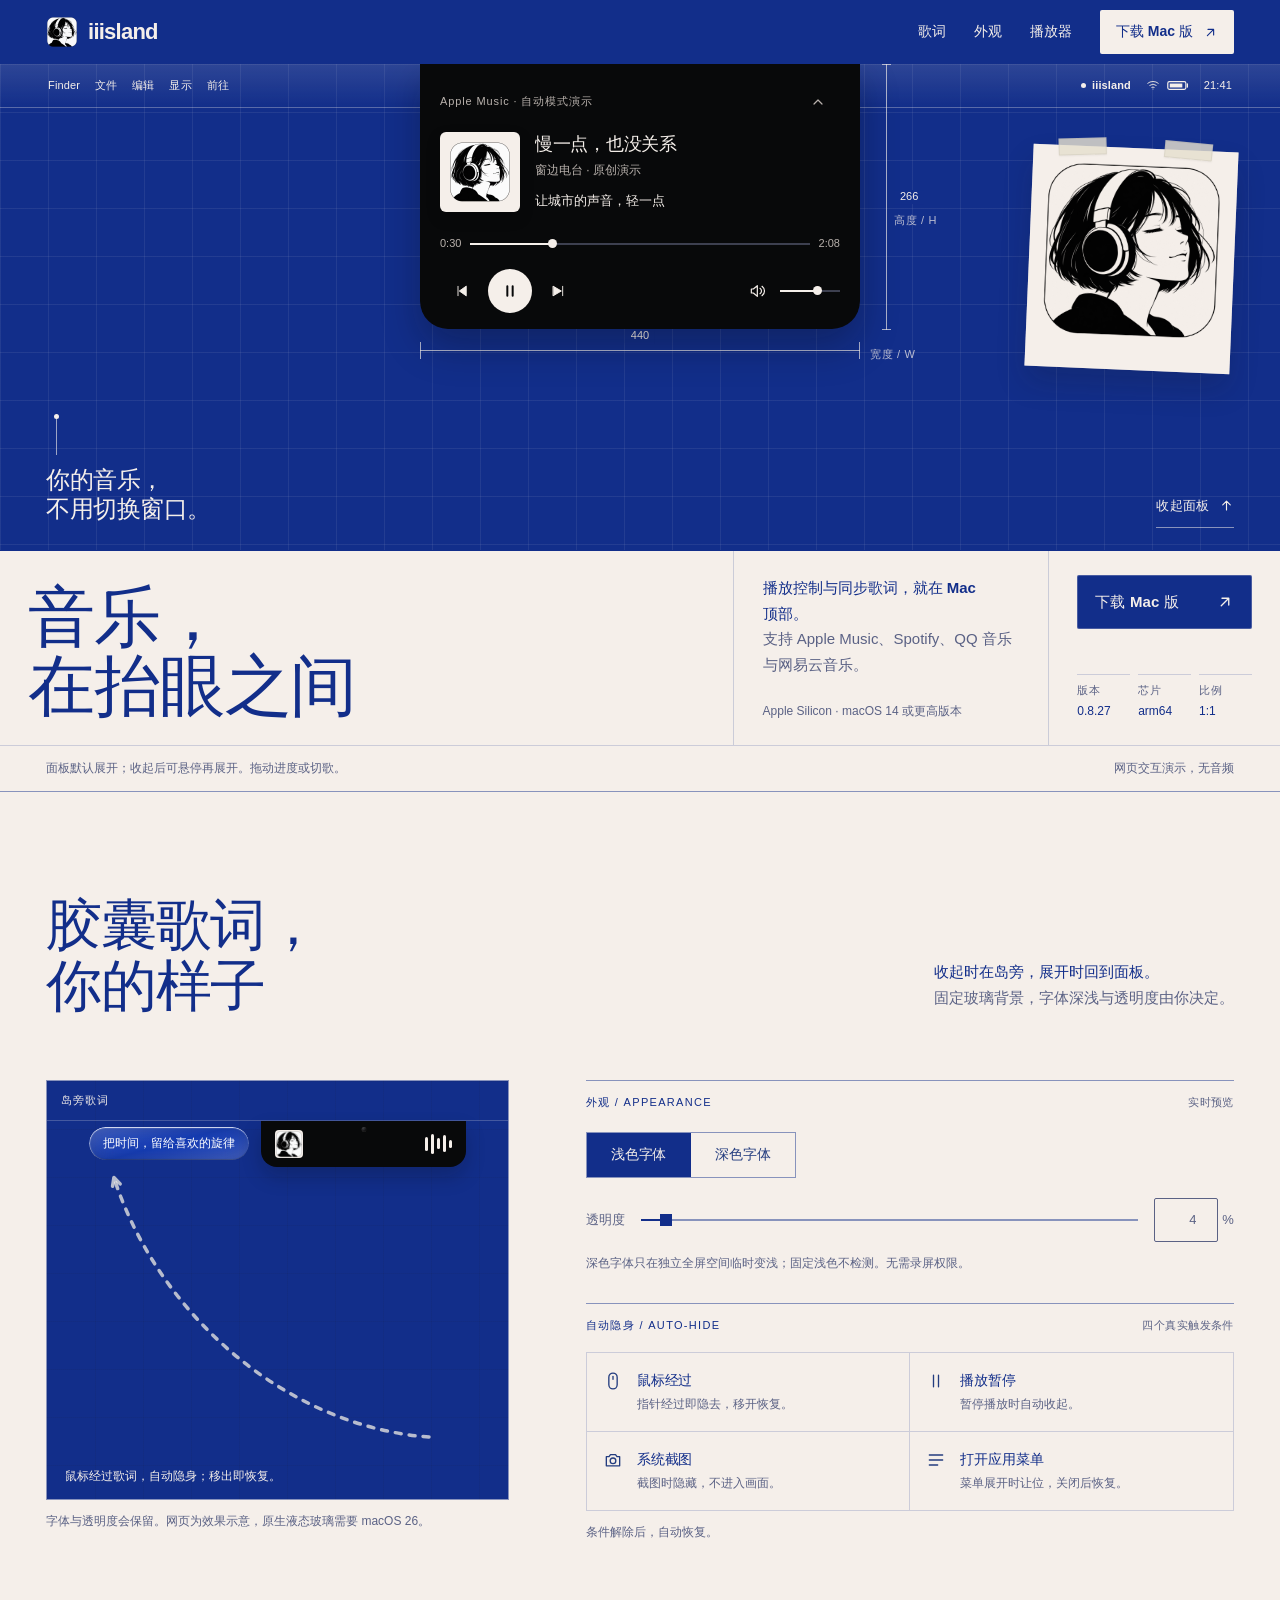
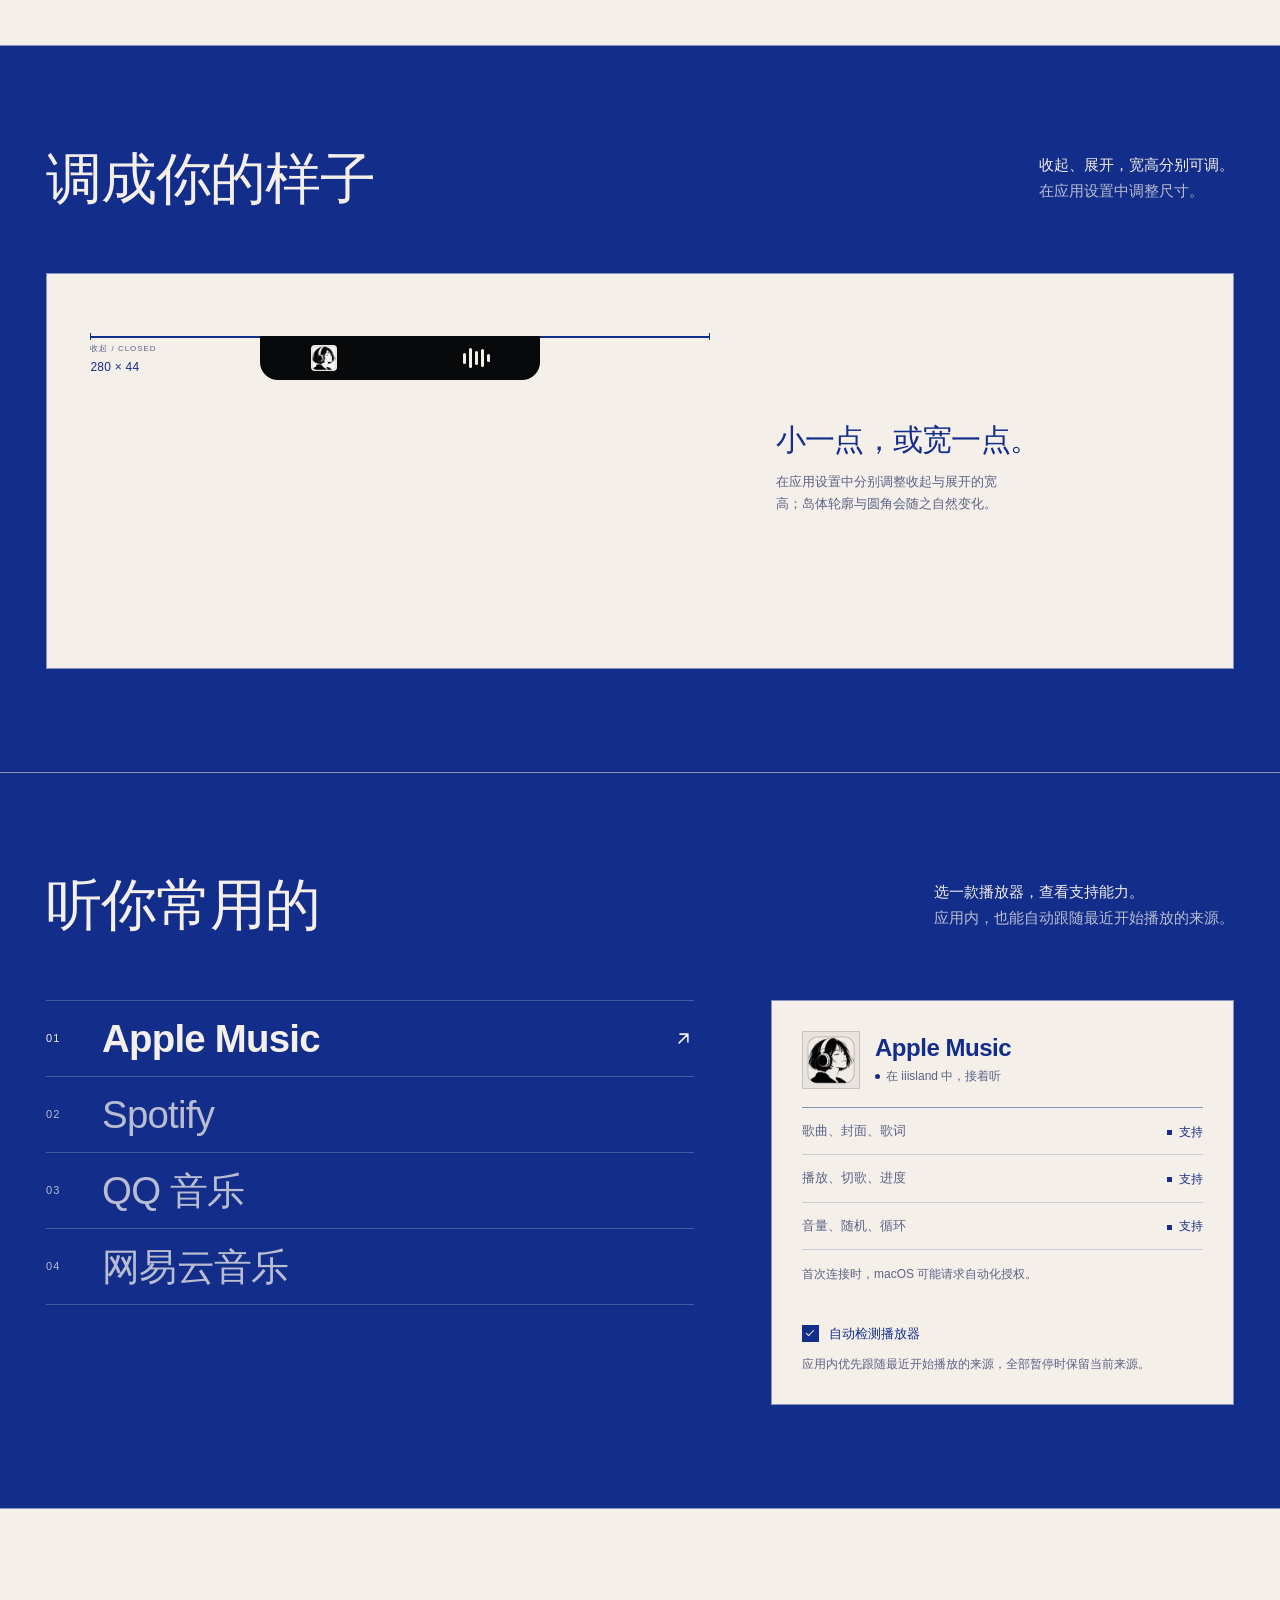
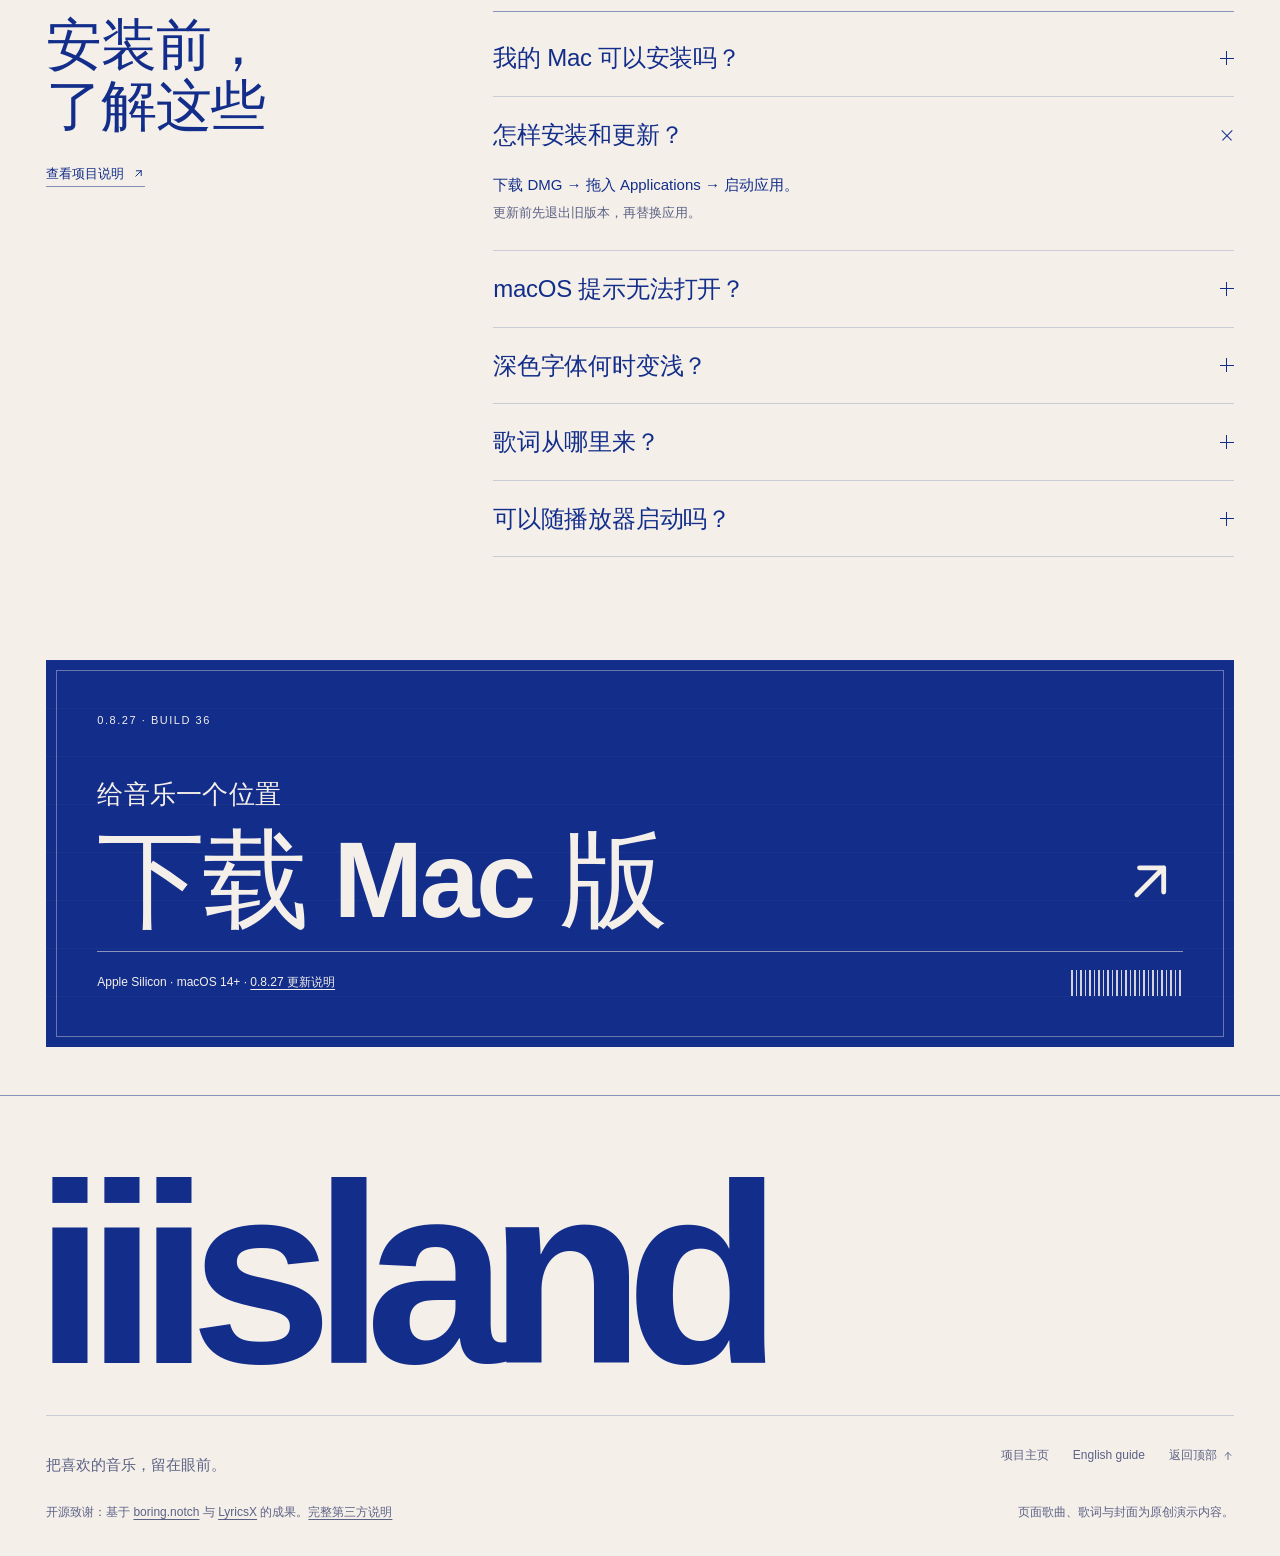
==== website/index.html @ 30004ca5 "docs: publish 0.8.27 build 36 download information" ====
<!doctype html>
<html lang="zh-CN">
<head>
  <meta charset="UTF-8">
  <meta name="viewport" content="width=device-width, initial-scale=1, viewport-fit=cover">
  <meta name="description" content="iiisland，将播放控制与同步歌词带到 Mac 屏幕顶部。支持 Apple Music、Spotify、QQ 音乐与网易云音乐。在线试用灵动岛交互，调整你的音乐空间。">
  <meta name="theme-color" content="#efede5">
  <meta name="theme-color" media="(max-width: 760px)" content="#000000">
  <title>iiisland — 音乐，在抬眼之间</title>
  <link rel="canonical" href="https://iiisland.pages.dev/">
  <link rel="icon" href="assets/app-icon.png">
  <link rel="preload" as="image" href="assets/app-icon.png">
  <link rel="stylesheet" href="style.css">
  <link rel="stylesheet" href="mobile.css" media="(max-width: 760px)">
</head>
<body>
  <svg class="symbol-library" aria-hidden="true" xmlns="http://www.w3.org/2000/svg"><defs>
    <symbol id="icon-prev" viewBox="0 0 24 24"><path d="M6 5v14M18 5 8 12l10 7Z"/></symbol>
    <symbol id="icon-next" viewBox="0 0 24 24"><path d="M19 5v14M5 5l12 7-12 7Z"/></symbol>
    <symbol id="icon-volume" viewBox="0 0 24 24"><path d="m11 4-6 5H2v6h3l6 5ZM15 8c3 2 3 6 0 8M18 5c5 4 5 10 0 14"/></symbol>
    <symbol id="icon-chevron" viewBox="0 0 24 24"><path d="m6 15 6-6 6 6"/></symbol>
    <symbol id="icon-arrow-up-right" viewBox="0 0 24 24"><path d="M7 17 17 7M8 7h9v9"/></symbol>
    <symbol id="icon-arrow-down" viewBox="0 0 24 24"><path d="M12 5v14M6 13l6 6 6-6"/></symbol>
    <symbol id="icon-arrow-up" viewBox="0 0 24 24"><path d="M12 19V5M6 11l6-6 6 6"/></symbol>
    <symbol id="icon-wifi" viewBox="0 0 24 24"><path d="M3 9a14 14 0 0 1 18 0M6.5 12.5a9 9 0 0 1 11 0M10 16a4 4 0 0 1 4 0M12 19h.01"/></symbol>
    <symbol id="icon-battery" viewBox="0 0 28 14"><rect x="1" y="2" width="23" height="10" rx="2"/><path d="M26 5v4"/><path class="solid" d="M3.5 4.5h16v5h-16z"/></symbol>
    <symbol id="icon-check" viewBox="0 0 24 24"><path d="m5 12 4.5 4.5L19 7"/></symbol>
  </defs></svg>

  <a class="skip-link" href="#main">跳到主要内容</a>

  <header class="site-head">
    <a class="brand" href="#top" aria-label="iiisland 首页"><img src="assets/app-icon.png" width="34" height="34" alt="">iiisland</a>
    <nav aria-label="主导航">
      <a href="#experience">歌词</a>
      <a href="#customize">外观</a>
      <a href="#players">播放器</a>
      <a href="#install" class="head-download">下载 Mac 版 <svg aria-hidden="true"><use href="#icon-arrow-up-right"/></svg></a>
    </nav>
  </header>

  <main id="main">
    <section class="hero" id="top" aria-labelledby="hero-title">
      <div class="hero-title">
        <div class="tb tb-title">
          <h1 id="hero-title">音乐，<br>在抬眼之间</h1>
        </div>
        <div class="tb tb-note">
          <p><strong>播放控制与同步歌词，就在 Mac 顶部。</strong><br><span class="tb-support">支持 Apple Music、Spotify、QQ 音乐与网易云音乐。</span></p>
          <p class="small">Apple Silicon · macOS 14 或更高版本</p>
        </div>
        <div class="tb tb-action">
          <a class="button stamp" href="https://github.com/zplzmzmpl/iiisland-pub/releases/latest">下载 Mac 版 <svg aria-hidden="true"><use href="#icon-arrow-up-right"/></svg></a>
          <dl class="tb-specs">
            <div><dt>版本</dt><dd>0.8.27</dd></div>
            <div><dt>芯片</dt><dd>arm64</dd></div>
            <div><dt>比例</dt><dd>1:1</dd></div>
          </dl>
        </div>
      </div>

      <div class="mac-stage" hidden aria-hidden="true">
        <div class="mb-lid">
          <div class="mb-display">
            <div class="mb-wall"></div>
            <div class="mb-menubar">
              <span class="mb-menus"><i></i><i></i><i></i><i></i></span>
              <span class="mb-status"><i class="mb-wifi"></i><i class="mb-batt"></i><i class="mb-clock"></i></span>
            </div>
            <div class="mb-island">
              <span class="mb-cam"></span>
              <div class="mb-closed">
                <span class="mb-art"><i class="mb-art-b"></i></span>
                <span class="mb-eq"><i></i><i></i><i></i><i></i></span>
              </div>
              <div class="mb-open">
                <div class="mb-oline">
                  <span class="mb-art"><i class="mb-art-b"></i></span>
                  <span class="mb-otext"><i class="mb-t1"></i><i class="mb-t2"></i></span>
                </div>
                <div class="mb-octrl">
                  <i class="mb-c"></i><i class="mb-c mb-play"></i><i class="mb-c"></i>
                  <span class="mb-oseek"><i class="mb-ofill"></i></span>
                </div>
              </div>
            </div>
            <div class="mb-capsule"><i></i></div>
            <div class="mb-dock"><i></i><i></i><i></i><i></i><i></i><i></i><i></i></div>
          </div>
        </div>
        <div class="mb-base"></div>
      </div>
      <p class="mac-caption" hidden>演示动画，非真实录屏 · 曲目与歌词为原创演示内容</p>

      <div class="elevation" id="demo" data-ui data-preview="hero" role="group" aria-label="可交互的 Mac 顶部音乐面板">
        <div class="screen">
          <div class="island-rail">
            <div class="capsule" data-bind="capsule">把时间，留给喜欢的旋律</div>
            <div class="music-island is-open" data-demo="hero" role="group" aria-label="音乐播放演示">
              <button class="closed-trigger" data-action="open" aria-label="展开播放面板" aria-expanded="true" aria-controls="island-panel"><span class="cover mini-cover" data-cover="window" aria-hidden="true"><img src="assets/app-icon.png" alt="" width="1024" height="1024"></span><span class="closed-title" data-bind="title">慢一点，也没关系</span><span class="equalizer" aria-hidden="true"><i></i><i></i><i></i><i></i><i></i></span></button>
              <div class="island-content" id="island-panel">
                <div class="island-header"><span data-bind="source">Apple Music · 演示</span><button class="icon-button collapse-button" data-action="close" title="收起播放面板" aria-label="收起播放面板"><svg><use href="#icon-chevron"/></svg></button></div>
                <div class="now-playing">
                  <div class="cover full-cover" data-cover="window" aria-hidden="true"><img src="assets/app-icon.png" alt="" width="1024" height="1024"></div>
                  <div class="track-info"><p class="track-title" data-bind="title">慢一点，也没关系</p><p class="track-artist">窗边电台 · 原创演示</p><p class="island-lyric" data-bind="lyric">把时间，留给喜欢的旋律</p></div>
                </div>
                <div class="seek-row"><span data-bind="elapsed">0:28</span><label class="seek-label"><span class="sr-only">播放进度</span><input type="range" class="seek" data-action="seek" min="0" max="128" value="28" aria-label="播放进度"></label><span data-bind="duration">2:08</span></div>
                <div class="transport">
                  <div class="play-buttons"><button class="icon-button" data-action="previous" title="上一首演示曲目" aria-label="上一首演示曲目"><svg><use href="#icon-prev"/></svg></button><button class="icon-button play-button" data-action="play" title="暂停演示" aria-label="暂停演示" aria-pressed="true"><svg viewBox="0 0 24 24"><path class="play-shape" d="M8 5v14M16 5v14"/></svg></button><button class="icon-button" data-action="next" title="下一首演示曲目" aria-label="下一首演示曲目"><svg><use href="#icon-next"/></svg></button></div>
                  <div class="volume-control"><button class="icon-button" data-action="mute" title="静音演示" aria-label="静音演示" aria-pressed="false"><svg><use href="#icon-volume"/></svg></button><input type="range" class="volume" data-action="volume" min="0" max="100" value="65" aria-label="演示音量"></div>
                </div>
              </div>
            </div>
            <span class="rail-spacer" aria-hidden="true"></span>
          </div>
          <div class="menu-bar" aria-hidden="true">
            <div class="menu-left"><span>Finder</span><span>文件</span><span>编辑</span><span>显示</span><span>前往</span></div>
            <div class="menu-right"><span class="menu-app"><i></i>iiisland</span><span class="menu-status"><svg><use href="#icon-wifi"/></svg><svg class="battery"><use href="#icon-battery"/></svg></span><span>21:41</span></div>
          </div>
          <div class="dim dim-w" aria-hidden="true"><span class="dim-line"></span><span class="dim-value"><span class="v-closed">280</span><span class="v-open">440</span></span><span class="dim-note">宽度 / W</span></div>
          <div class="dim dim-h" aria-hidden="true"><span class="dim-line"></span><span class="dim-value"><span class="v-closed">44</span><span class="v-open">266</span></span><span class="dim-note">高度 / H</span></div>
          <figure class="ref-plate">
            <img src="assets/app-icon.png" width="1024" height="1024" alt="iiisland 应用图标：闭眼听歌、戴耳机的黑白墨线插画">
          </figure>
          <div class="desktop-note"><p>你的音乐，<br>不用切换窗口。</p><span class="leader" aria-hidden="true"></span></div>
          <div class="stage-bottom"><button class="text-button" id="expand" data-action="toggle" aria-expanded="true" aria-controls="island-panel"><span class="label">收起面板</span><svg class="arrow" aria-hidden="true"><use href="#icon-arrow-down"/></svg></button></div>
        </div>
      </div>

      <div class="hero-foot">
        <p class="demo-caption"><span><span class="hover-hint">面板默认展开；收起后可悬停再展开。拖动进度或切歌。</span><span class="touch-hint">轻触岛体展开；右上角收起。可拖动进度或切歌。</span></span><span>网页交互演示，无音频</span></p>
      </div>
      <noscript><p class="no-script">启用 JavaScript 可体验播放与外观演示。下方功能说明、安装要求和下载链接可直接阅读。</p></noscript>
    </section>

    <section id="experience" class="section lyrics" aria-labelledby="lyrics-title">
      <div class="section-head">
        <h2 id="lyrics-title">胶囊歌词，<br>你的样子</h2>
        <p><strong>收起时在岛旁，展开时回到面板。</strong><br>固定玻璃背景，字体深浅与透明度由你决定。</p>
      </div>
      <div class="capsule-grid" data-ui data-cap-demo>
        <div class="capsule-plate">
          <div class="compact-scene capsule-scene" aria-hidden="true">
            <div class="scene-top"><span>岛旁歌词</span></div>
            <div class="compact-rail">
              <span class="cap-hit">
                <span class="cap-live" data-cap-live data-font="light">把时间，留给喜欢的旋律</span>
                <span class="cap-guide-trail" aria-hidden="true"><svg viewBox="0 0 360 330" width="360" height="330"><defs><marker id="cap-arrow" viewBox="0 0 14 14" refX="11" refY="7" markerWidth="14" markerHeight="14" markerUnits="userSpaceOnUse" orient="auto"><path class="cap-guide-head" d="M3 3 L11 7 L3 11"/></marker></defs><path class="cap-guide-line" d="M340 310C200 300 70 190 24.9 50.5" marker-end="url(#cap-arrow)"/></svg></span>
              </span>
              <span class="compact-island">
                <span class="compact-cam" aria-hidden="true"></span>
                <span class="cover mini-cover" data-cover="window"><img src="assets/app-icon.png" alt="" width="1024" height="1024"></span>
                <span class="equalizer" aria-hidden="true"><i></i><i></i><i></i><i></i><i></i></span>
              </span>
            </div>
            <p class="compact-message">鼠标经过歌词，自动隐身；移出即恢复。</p>
          </div>
          <p class="capsule-caption">字体与透明度会保留。网页为效果示意，原生液态玻璃需要 macOS 26。</p>
        </div>
        <div class="capsule-panel">
          <div class="cap-controls">
            <div class="cap-control-head"><span>外观 / APPEARANCE</span><span>实时预览</span></div>
            <div class="cap-seg" role="group" aria-label="胶囊字体颜色">
              <button type="button" class="cap-seg-btn is-on" data-cap-font="light" aria-pressed="true">浅色字体</button>
              <button type="button" class="cap-seg-btn" data-cap-font="dark" aria-pressed="false">深色字体</button>
            </div>
            <div class="cap-slider">
              <label for="cap-alpha">透明度</label>
              <input id="cap-alpha" class="cap-alpha" data-cap-transparency type="range" min="0" max="100" step="0.1" value="4" aria-label="胶囊背景透明度，0% 保留完整玻璃，100% 隐去背景">
              <span class="cap-value"><input data-cap-input type="number" min="0" max="100" step="0.1" value="4" inputmode="decimal" aria-label="输入胶囊透明度，百分比"><span>%</span></span>
            </div>
            <p class="cap-note" data-cap-note>深色字体只在独立全屏空间临时变浅；固定浅色不检测。无需录屏权限。</p>
          </div>
          <div class="cap-hide">
            <div class="cap-hide-head"><span>自动隐身 / AUTO-HIDE</span><span>四个真实触发条件</span></div>
            <ul class="cap-hide-list">
              <li><svg viewBox="0 0 24 24" aria-hidden="true"><rect x="7" y="2.5" width="10" height="19" rx="5"/><path d="M12 6.5V10"/></svg><span class="cap-hide-copy"><strong>鼠标经过</strong><span>指针经过即隐去，移开恢复。</span></span></li>
              <li><svg viewBox="0 0 24 24" aria-hidden="true"><path d="M9 5v14M15 5v14"/></svg><span class="cap-hide-copy"><strong>播放暂停</strong><span>暂停播放时自动收起。</span></span></li>
              <li><svg viewBox="0 0 24 24" aria-hidden="true"><path d="M4 8h3.2L9 5.5h6L16.8 8H20v11H4z"/><circle cx="12" cy="13" r="3.4"/></svg><span class="cap-hide-copy"><strong>系统截图</strong><span>截图时隐藏，不进入画面。</span></span></li>
              <li><svg viewBox="0 0 24 24" aria-hidden="true"><path d="M4 6h16M4 12h16M4 18h10"/></svg><span class="cap-hide-copy"><strong>打开应用菜单</strong><span>菜单展开时让位，关闭后恢复。</span></span></li>
            </ul>
            <p class="cap-hide-note">条件解除后，自动恢复。</p>
          </div>
        </div>
      </div>
    </section>

    <section class="section m-capsule-sec" hidden aria-labelledby="m-capsule-title">
      <div class="section-head">
        <h2 id="m-capsule-title">胶囊歌词，<br>你的样子</h2>
        <p>玻璃背景，浅色或深色字体由你选。</p>
      </div>
      <div class="m-cap-demo" data-cap-demo data-ui>
        <div class="m-cap-stage" aria-hidden="true">
          <span class="m-cap-island"><i class="m-ci-art"></i><i class="m-ci-eq"><u></u><u></u><u></u><u></u></i></span>
          <span class="m-cap-anchor">
            <span class="m-cap-live" id="m-cap-live" data-cap-live data-font="dark">晚风慢慢吹</span>
            <span class="m-cap-pointer"><svg viewBox="0 0 24 24"><path d="M3.5 2.5 19 11.5l-6.7 1.7-3.2 7Z"/></svg></span>
          </span>
        </div>
        <div class="m-cap-controls">
          <div class="m-seg" role="group" aria-label="胶囊字体颜色">
            <button type="button" class="m-seg-btn" data-cap-font="light" aria-pressed="false">浅色字体</button>
            <button type="button" class="m-seg-btn is-on" data-cap-font="dark" aria-pressed="true">深色字体</button>
          </div>
          <p class="m-cap-note" data-cap-note>深色字体只在独立全屏空间临时变浅；固定浅色不检测。无需录屏权限。</p>
        </div>
      </div>
      <div class="m-hide-block">
        <p class="m-hide-title">需要时，自动隐身</p>
        <ul class="m-hide-list">
          <li><svg viewBox="0 0 24 24" aria-hidden="true"><rect x="7" y="2.5" width="10" height="19" rx="5"/><path d="M12 6.5V10"/></svg><span>鼠标经过</span></li>
          <li><svg viewBox="0 0 24 24" aria-hidden="true"><path d="M9 5v14M15 5v14"/></svg><span>播放暂停</span></li>
          <li><svg viewBox="0 0 24 24" aria-hidden="true"><path d="M4 8h3.2L9 5.5h6L16.8 8H20v11H4z"/><circle cx="12" cy="13" r="3.4"/></svg><span>系统截图</span></li>
          <li><svg viewBox="0 0 24 24" aria-hidden="true"><path d="M4 6h16M4 12h16M4 18h10"/></svg><span>打开应用菜单</span></li>
        </ul>
        <p class="m-hide-note">条件解除后，自动恢复。</p>
      </div>
    </section>

    <section class="section m-appear-sec" hidden aria-labelledby="m-appear-title">
      <div class="section-head">
        <h2 id="m-appear-title">经典黑，<br>或液态玻璃</h2>
        <p><strong>两种外观，都从屏幕顶缘自然垂落。</strong><br>日间与夜间模式可手动切换并记忆。</p>
      </div>
      <div class="m-appear-grid" aria-hidden="true">
        <figure class="m-appear-tile">
          <div class="m-tile-wall">
            <span class="m-tile-island classic"><i class="m-ti-art"></i><i class="m-ti-eq"><u></u><u></u><u></u><u></u></i></span>
          </div>
          <figcaption>经典黑<span>融入屏幕顶部</span></figcaption>
        </figure>
        <figure class="m-appear-tile">
          <div class="m-tile-wall glassy">
            <span class="m-tile-island glass"><i class="m-ti-art"></i><i class="m-ti-eq"><u></u><u></u><u></u><u></u></i></span>
          </div>
          <figcaption>液态玻璃<span>需要 macOS 26</span></figcaption>
        </figure>
      </div>
      <ul class="m-feat-list dark">
        <li><strong>日间・夜间模式</strong><span>手动切换并记忆，也可跟随系统外观。</span></li>
        <li><strong>随播放器启动</strong><span>开启后，启动支持的播放器即打开 iiisland。</span></li>
      </ul>
    </section>

    <section id="customize" class="section customize" aria-labelledby="customize-title">
      <div class="section-head">
        <h2 id="customize-title">调成你的样子</h2>
        <p><strong>收起、展开，宽高分别可调。</strong><br>在应用设置中调整尺寸。</p>
      </div>
      <figure class="size-showcase" aria-labelledby="size-caption">
        <div class="size-visual" data-ui aria-hidden="true">
          <div class="size-edge"></div>
          <div class="size-silhouette">
            <div class="size-shape">
              <div class="size-compact"><span class="cover mini-cover"><img src="assets/app-icon.png" alt="" width="1024" height="1024"></span><span class="size-wave"><i></i><i></i><i></i><i></i><i></i></span></div>
              <div class="size-expanded"><div class="size-artwork"><img src="assets/app-icon.png" alt="" width="1024" height="1024"></div><div class="size-song"><p>慢一点，也没关系</p><span>窗边电台</span></div><p class="size-lyric">把时间，留给喜欢的旋律</p></div>
            </div>
          </div>
          <span class="size-dim size-dim-a"><span>收起 / CLOSED</span><b>280 × 44</b></span>
          <span class="size-dim size-dim-b"><span>展开 / OPEN</span><b>440 × 266</b></span>
        </div>
        <figcaption id="size-caption"><p>小一点，或宽一点。</p><span>在应用设置中分别调整收起与展开的宽高；岛体轮廓与圆角会随之自然变化。</span></figcaption>
      </figure>
    </section>

    <section id="players" class="section players" aria-labelledby="players-title">
      <div class="section-head">
        <h2 id="players-title">听你常用的</h2>
        <p><strong>选一款播放器，查看支持能力。</strong><br>应用内，也能自动跟随最近开始播放的来源。</p>
      </div>
      <div class="players-grid">
        <div class="player-picker" role="group" aria-label="选择演示播放器">
          <button type="button" data-player="apple" aria-pressed="true"><span class="p-no" aria-hidden="true">01</span><span class="p-name">Apple Music</span><svg class="p-arrow" aria-hidden="true"><use href="#icon-arrow-up-right"/></svg></button>
          <button type="button" data-player="spotify" aria-pressed="false"><span class="p-no" aria-hidden="true">02</span><span class="p-name">Spotify</span><svg class="p-arrow" aria-hidden="true"><use href="#icon-arrow-up-right"/></svg></button>
          <button type="button" data-player="qq" aria-pressed="false"><span class="p-no" aria-hidden="true">03</span><span class="p-name">QQ 音乐</span><svg class="p-arrow" aria-hidden="true"><use href="#icon-arrow-up-right"/></svg></button>
          <button type="button" data-player="netease" aria-pressed="false"><span class="p-no" aria-hidden="true">04</span><span class="p-name">网易云音乐</span><svg class="p-arrow" aria-hidden="true"><use href="#icon-arrow-up-right"/></svg></button>
        </div>
        <div class="player-detail" data-ui role="group" aria-label="播放器能力说明">
          <div class="source-summary"><img src="assets/app-icon.png" width="1024" height="1024" alt=""><div><p id="selected-player">Apple Music</p><p><span class="live-dot" aria-hidden="true"></span>在 iiisland 中，接着听</p></div></div>
          <dl class="capability-list">
            <div><dt>歌曲、封面、歌词</dt><dd data-state="yes">支持</dd></div>
            <div><dt>播放、切歌、进度</dt><dd id="playback-capability" data-state="yes">支持</dd></div>
            <div><dt>音量、随机、循环</dt><dd id="extra-capability" data-state="yes">支持</dd></div>
          </dl>
          <p id="player-note" class="player-note">首次连接时，macOS 可能请求自动化授权。</p>
          <label class="auto-detect"><input type="checkbox" id="auto-detect" checked><span>自动检测播放器</span></label>
          <p class="small" id="detection-note">应用内优先跟随最近开始播放的来源，全部暂停时保留当前来源。</p>
        </div>
      </div>
    </section>

    <section id="questions" class="section questions" aria-labelledby="questions-title">
      <div class="faq-grid">
        <div class="faq-heading">
          <h2 id="questions-title">安装前，<br>了解这些</h2>
          <a href="https://github.com/zplzmzmpl/iiisland-pub">查看项目说明 <svg aria-hidden="true"><use href="#icon-arrow-up-right"/></svg></a>
          </div>
        <div class="faq-list">
          <details><summary><span class="faq-q">我的 Mac 可以安装吗？</span></summary><div class="faq-answer"><p><strong>Apple Silicon（M 系列）· macOS 14 或更高版本。</strong><span class="answer-note">暂不提供 Intel 安装包。</span></p></div></details>
          <details open><summary><span class="faq-q">怎样安装和更新？</span></summary><div class="faq-answer"><p><strong>下载 DMG → 拖入 Applications → 启动应用。</strong><span class="answer-note">更新前先退出旧版本，再替换应用。</span></p></div></details>
          <details><summary><span class="faq-q">macOS 提示无法打开？</span></summary><div class="faq-answer"><p><strong>安装包未经 Apple 公证，首次打开可能被系统阻止。</strong><span class="answer-note">当前使用 ad-hoc 本地签名；发布页提供 SHA-256 文件，可校验下载内容。</span></p></div></details>
          <details><summary><span class="faq-q">深色字体何时变浅？</span></summary><div class="faq-answer"><p><strong>仅在当前显示器进入独立全屏空间时临时变浅，退出后恢复。</strong><span class="answer-note">普通桌面内铺满窗口或增加普通桌面不触发；单独选择浅色字体时始终为浅色，无需录屏权限。</span></p></div></details>
          <details><summary><span class="faq-q">歌词从哪里来？</span></summary><div class="faq-answer"><p><strong>在线歌词服务、内嵌歌词与本地缓存。</strong><span class="answer-note">歌词可用性与同步准确度取决于歌曲和来源。</span></p></div></details>
          <details><summary><span class="faq-q">可以随播放器启动吗？</span></summary><div class="faq-answer"><p><strong>可以，在播放器设置中开启“随播放器启动”。</strong><span class="answer-note">自动模式响应四款播放器；手动模式只响应选定来源。</span></p></div></details>
        </div>
      </div>
    </section>

    <section class="download" id="install" aria-labelledby="install-title">
      <div class="issue-top"><span>0.8.27 · build 36</span></div>
      <h2 id="install-title">给音乐一个位置</h2>
      <a id="download" href="https://github.com/zplzmzmpl/iiisland-pub/releases/latest" class="big-download">下载 Mac 版 <svg aria-hidden="true"><use href="#icon-arrow-up-right"/></svg></a>
      <div class="issue-bottom"><p>Apple Silicon · macOS 14+ · <a href="https://github.com/zplzmzmpl/iiisland-pub/releases/tag/v0.8.27">0.8.27 更新说明</a></p><span class="barcode" aria-hidden="true"></span></div>
    </section>
  </main>

  <footer>
    <div class="footer-mark" aria-hidden="true">iiisland</div>
    <div class="footer-row"><p>把喜欢的音乐，留在眼前。</p><div><a href="https://github.com/zplzmzmpl/iiisland-pub">项目主页</a><a href="https://github.com/zplzmzmpl/iiisland-pub/blob/main/README.en.md">English guide</a><a href="#top">返回顶部 <svg aria-hidden="true"><use href="#icon-arrow-up"/></svg></a></div></div>
    <div class="credits"><p>开源致谢：基于 <a href="https://github.com/TheBoredTeam/boring.notch">boring.notch</a> 与 <a href="https://github.com/MxIris-LyricsX-Project/LyricsX">LyricsX</a> 的成果。<a href="https://github.com/zplzmzmpl/iiisland-pub/blob/main/NOTICE.md">完整第三方说明</a></p><p>页面歌曲、歌词与封面为原创演示内容。</p></div>
  </footer>
  <p class="sr-only" id="demo-announcement" role="status" aria-live="polite"></p>
  <script src="script.js"></script>
</body>
</html>
---- website/style.css ----
/* ==========================================================================
   iiisland — 屏幕剖面图 / The Measured Elevation
   A drawing sheet for the Mac's top edge. Static HTML/CSS/JS, system fonts.
   ========================================================================== */

:root {
  --paper: #efede5;
  --paper-deep: #e4e0d4;
  --ink: #191a19;
  --ink-soft: #3f443e;
  --muted: #5c605a;
  --accent: #2253dc;
  --accent-ink: #1b3a9e;
  --accent-pale: #dfe5f8;
  --sage: #c7cfc0;
  --sage-deep: #b4bda9;
  --pale: #d7dfe6;
  --pale-deep: #c4ced7;
  --island: #08090a;
  --island-ink: #f2f2ec;
  --island-muted: #b3b8b1;
  --island-rail: #3a3e39;
  --line: rgba(25, 26, 25, 0.16);
  --line-strong: rgba(25, 26, 25, 0.46);
  --line-blue: rgba(34, 83, 220, 0.5);
  --white-line: rgba(255, 255, 255, 0.34);
  --gutter: clamp(20px, 3.6vw, 56px);
  --body: 17px;
  --small: 13px;
  --micro: 11px;
  --h1: clamp(44px, 5.2vw, 76px);
  --display: clamp(38px, 4.4vw, 64px);
  --ease: cubic-bezier(0.2, 0.8, 0.2, 1);
  --ease-island: cubic-bezier(0.22, 0.9, 0.24, 1);
  --radius-island: 18px;
  font-family: -apple-system, BlinkMacSystemFont, "SF Pro Text", "PingFang SC",
    "Hiragino Sans GB", "Microsoft YaHei", "Helvetica Neue", sans-serif;
  color: var(--ink);
  background: var(--paper);
  color-scheme: light;
  font-synthesis: none;
}

*,
*::before,
*::after {
  box-sizing: border-box;
}

html {
  scroll-behavior: smooth;
  scroll-padding-top: 24px;
  background: var(--paper);
  scrollbar-color: var(--ink-soft) var(--paper);
  scrollbar-width: thin;
}

html::-webkit-scrollbar {
  width: 10px;
}

html::-webkit-scrollbar-track {
  background: var(--paper);
}

html::-webkit-scrollbar-thumb {
  background: var(--ink-soft);
  border: 3px solid var(--paper);
}

body {
  max-width: 1800px;
  margin: 0 auto;
  background: var(--paper);
  color: var(--ink);
  font-size: var(--body);
  line-height: 1.65;
  overflow-x: clip;
  -webkit-font-smoothing: antialiased;
  text-rendering: optimizeLegibility;
}

::selection {
  background: var(--accent);
  color: #fff;
}

img {
  display: block;
  max-width: 100%;
}

svg {
  display: block;
  width: 20px;
  height: 20px;
  fill: none;
  stroke: currentColor;
  stroke-width: 1.8;
  stroke-linecap: round;
  stroke-linejoin: round;
}

svg .solid {
  fill: currentColor;
  stroke: none;
}

p {
  margin: 0;
  text-wrap: pretty;
}

h1,
h2,
h3 {
  margin: 0;
  font-weight: 600;
  text-wrap: balance;
}

button,
input,
select {
  font: inherit;
}

button {
  cursor: pointer;
  border: 0;
  background: none;
  color: inherit;
}

button:disabled {
  cursor: not-allowed;
  opacity: 0.42;
}

a {
  color: inherit;
  text-decoration: none;
}

a:hover {
  text-decoration: underline;
  text-underline-offset: 4px;
  text-decoration-thickness: 1px;
}

p a,
.credits a {
  text-decoration: underline;
  text-decoration-thickness: 1px;
  text-underline-offset: 3px;
}

p a:hover,
.credits a:hover {
  color: var(--accent-ink);
}

button,
a,
input {
  -webkit-tap-highlight-color: transparent;
  touch-action: manipulation;
}

:focus-visible {
  outline: 2px solid var(--accent);
  outline-offset: 3px;
}

.music-island :focus-visible {
  outline-color: var(--island-ink);
}

.download :focus-visible {
  outline-color: #fff;
  outline-offset: 4px;
}

.sr-only {
  position: absolute;
  width: 1px;
  height: 1px;
  padding: 0;
  margin: -1px;
  overflow: hidden;
  clip-path: inset(50%);
  white-space: nowrap;
  border: 0;
}

.symbol-library {
  position: absolute;
  width: 0;
  height: 0;
  overflow: hidden;
}

.skip-link {
  position: absolute;
  top: -100px;
  left: 16px;
  z-index: 100;
  padding: 12px 18px;
  background: var(--ink);
  color: var(--paper);
  font-size: 13px;
}

.skip-link:focus {
  top: 12px;
}

.small {
  font-size: var(--small);
  line-height: 1.65;
  color: var(--muted);
}

.no-script {
  padding: 16px var(--gutter);
  border-top: 1px solid var(--line);
  font-size: 13px;
  color: var(--muted);
}

/* --------------------------------------------------------------------------
   Header
   -------------------------------------------------------------------------- */

.site-head {
  position: relative;
  z-index: 30;
  display: flex;
  align-items: center;
  justify-content: space-between;
  gap: 24px;
  height: 64px;
  padding: 0 var(--gutter);
  border-bottom: 1px solid var(--line);
  background: var(--paper);
}

.brand {
  display: flex;
  align-items: center;
  gap: 10px;
  font-size: 22px;
  font-weight: 600;
  line-height: 1;
  letter-spacing: -0.035em;
}

.brand:hover {
  text-decoration: none;
}

.brand img {
  width: 32px;
  height: 32px;
  object-fit: contain;
  border-radius: 7px;
  filter: grayscale(1);
}

.head-meta {
  position: absolute;
  left: 50%;
  transform: translateX(-50%);
  font-size: var(--micro);
  letter-spacing: 0.14em;
  color: var(--muted);
  text-transform: uppercase;
  white-space: nowrap;
}

.site-head nav {
  display: flex;
  align-items: center;
  gap: 28px;
  font-size: 14px;
}

.site-head nav > a:not(.head-download) {
  display: inline-flex;
  align-items: center;
  min-height: 44px;
  padding: 10px 0;
  color: var(--ink-soft);
}

.site-head nav > a:not(.head-download):hover {
  color: var(--accent-ink);
  text-decoration: none;
}

.head-download {
  display: inline-flex;
  align-items: center;
  gap: 10px;
  min-height: 44px;
  padding: 0 16px;
  background: var(--accent);
  color: #fff;
  border-radius: 2px;
  font-size: 14px;
  font-weight: 600;
  transition: background 0.2s, transform 0.2s;
}

.head-download svg {
  width: 15px;
  height: 15px;
}

.head-download:hover {
  background: var(--ink);
  text-decoration: none;
  transform: translateY(-1px);
}

/* --------------------------------------------------------------------------
   Hero: elevation sheet + title block
   -------------------------------------------------------------------------- */

.hero {
  display: grid;
  grid-template-columns: minmax(0, 1fr);
  grid-template-areas:
    "elevation"
    "title"
    "foot";
  background: var(--paper);
}

.hero-title {
  grid-area: title;
  display: grid;
  grid-template-columns: minmax(0, 7fr) minmax(0, 3fr) minmax(0, 2.2fr);
  border-top: 1.5px solid var(--ink);
  background: var(--paper);
}

.tb {
  display: flex;
  flex-direction: column;
  justify-content: flex-end;
  gap: 14px;
  min-width: 0;
  padding: 24px clamp(20px, 2.2vw, 32px);
  border-right: 1px solid var(--line);
}

.tb:last-child {
  border-right: 0;
}

.tb-title h1 {
  font-size: var(--h1);
  line-height: 1.04;
  letter-spacing: -0.022em;
  font-weight: 600;
}

.tb-label {
  margin-top: auto;
  padding-top: 4px;
  font-size: var(--micro);
  letter-spacing: 0.12em;
  color: var(--muted);
  text-transform: uppercase;
  font-variant-numeric: tabular-nums;
}

.tb-note p {
  font-size: 15px;
  line-height: 1.7;
  color: var(--muted);
}

.tb-note strong {
  color: var(--ink);
  font-weight: 600;
}

.tb-note .small {
  margin-top: 10px;
  font-size: 12px;
}

.tb-action {
  justify-content: space-between;
  gap: 16px;
}

.button {
  display: inline-flex;
  align-items: center;
  justify-content: space-between;
  gap: 22px;
  min-height: 54px;
  padding: 0 18px;
  background: var(--accent);
  color: #fff;
  border-radius: 2px;
  font-size: 15px;
  font-weight: 600;
  letter-spacing: 0.01em;
  transition: background 0.2s, transform 0.2s;
}

.button svg {
  width: 18px;
  height: 18px;
  flex-shrink: 0;
  transition: transform 0.2s;
}

.button:hover {
  background: var(--ink);
  color: #fff;
  text-decoration: none;
  transform: translateY(-2px);
}

.button:hover svg {
  transform: translate(2px, -2px);
}

.button:active {
  transform: translateY(0);
}

.stamp {
  width: 100%;
  box-shadow: inset 0 0 0 1px rgba(255, 255, 255, 0.3);
}

.tb-specs {
  display: grid;
  grid-template-columns: repeat(3, minmax(0, 1fr));
  gap: 8px;
  margin: 0;
}

.tb-specs div {
  padding-top: 6px;
  border-top: 1px solid var(--line);
}

.tb-specs dt {
  font-size: 11px;
  letter-spacing: 0.1em;
  color: var(--muted);
  text-transform: uppercase;
}

.tb-specs dd {
  margin: 2px 0 0;
  font-size: 12px;
  font-variant-numeric: tabular-nums;
}

/* elevation drawing */

.elevation {
  position: relative;
  grid-area: elevation;
  background: var(--paper);
}

.screen {
  position: relative;
  height: clamp(380px, 54svh, 540px);
  overflow: clip;
  container-type: inline-size;
  isolation: isolate;
  background-color: var(--sage);
  background-image:
    linear-gradient(to right, rgba(25, 26, 25, 0.06) 1px, transparent 1px),
    linear-gradient(to bottom, rgba(25, 26, 25, 0.06) 1px, transparent 1px);
  background-size: 48px 48px;
  --island-w: min(280px, 30cqw);
  --island-h: 44px;
}

.screen:has(.music-island.is-open) {
  --island-w: min(440px, calc(100cqw - 40px));
  --island-h: 266px;
}

.island-rail {
  position: absolute;
  z-index: 4;
  top: -1.5px;
  left: var(--gutter);
  right: var(--gutter);
  display: grid;
  grid-template-columns: minmax(0, 1fr) auto minmax(0, 1fr);
  align-items: start;
  gap: 10px;
  pointer-events: none;
}

.island-rail:has(.music-island.is-open) {
  grid-template-columns: 0 minmax(0, auto) 0;
  justify-content: center;
  gap: 0;
}

.capsule {
  grid-column: 1;
  justify-self: end;
  align-self: start;
  width: max-content;
  max-width: 100%;
  min-width: 0;
  margin-top: 6px;
  padding: 7px 13px;
  overflow: hidden;
  background: var(--island);
  color: var(--island-ink);
  border-radius: 999px;
  box-shadow: 0 8px 18px rgba(9, 10, 9, 0.18);
  font-size: 12px;
  line-height: 1.35;
  white-space: nowrap;
  text-overflow: ellipsis;
  pointer-events: none;
  transition: opacity 0.18s, transform 0.35s, width 0.4s, padding 0.4s;
}

.island-rail:has(.music-island.is-open) > .capsule {
  width: 0;
  padding: 0;
  margin-top: 0;
  opacity: 0;
  transform: translateX(10px);
}

.rail-spacer {
  grid-column: 3;
}

/* the island */

.music-island {
  position: relative;
  grid-column: 2;
  width: var(--island-w);
  height: var(--island-h);
  overflow: hidden;
  isolation: isolate;
  background: var(--island);
  color: var(--island-ink);
  border-radius: 0 0 var(--radius-island) var(--radius-island);
  box-shadow:
    0 18px 38px rgba(9, 10, 9, 0.28),
    inset 0 1px 0 rgba(255, 255, 255, 0.1);
  pointer-events: auto;
  transition:
    width 0.64s var(--ease-island),
    height 0.64s var(--ease-island),
    border-radius 0.64s var(--ease-island);
}

.music-island.is-open {
  border-radius: 0 0 28px 28px;
}

.closed-trigger {
  position: absolute;
  inset: 0;
  display: flex;
  align-items: center;
  justify-content: space-between;
  gap: 12px;
  width: 100%;
  height: var(--island-h);
  padding: 8px 13px;
  color: inherit;
  text-align: left;
  transition: opacity 0.16s;
}

.music-island.is-open .closed-trigger {
  visibility: hidden;
  opacity: 0;
  pointer-events: none;
}

.closed-title {
  flex: 1;
  min-width: 0;
  overflow: hidden;
  font-size: 13px;
  letter-spacing: 0.01em;
  white-space: nowrap;
  text-overflow: ellipsis;
}

.cover {
  display: flex;
  flex-direction: column;
  justify-content: space-between;
  flex-shrink: 0;
  overflow: hidden;
  background: #e0e5cf;
  color: #293321;
  transition: background 0.3s, color 0.3s;
}

.cover img {
  width: 100%;
  height: 100%;
  object-fit: cover;
  border-radius: inherit;
}

.cover[data-cover="wind"] {
  background: #e5d2bf;
  color: #4d3529;
}

.cover[data-cover="night"] {
  background: #bacbd9;
  color: #1d3344;
}

.mini-cover {
  align-items: center;
  justify-content: center;
  width: 26px;
  height: 26px;
  border-radius: 4px;
  font-size: 13px;
  font-weight: 600;
}

.equalizer {
  display: flex;
  align-items: center;
  gap: 3px;
  height: 22px;
  flex-shrink: 0;
}

.equalizer i {
  width: 3px;
  height: 14px;
  background: currentColor;
  border-radius: 3px;
  animation: pulse 1s ease-in-out infinite alternate;
}

.equalizer i:nth-child(2) {
  height: 20px;
  animation-delay: -0.7s;
}

.equalizer i:nth-child(3) {
  height: 11px;
  animation-delay: -0.4s;
}

.equalizer i:nth-child(4) {
  height: 17px;
  animation-delay: -0.6s;
}

.equalizer i:nth-child(5) {
  height: 8px;
  animation-delay: -0.2s;
}

.is-paused .equalizer i {
  animation-play-state: paused;
}

@keyframes pulse {
  to {
    transform: scaleY(0.35);
  }
}

.island-content {
  display: flex;
  flex-direction: column;
  height: var(--island-h);
  padding: 17px 20px 16px;
  opacity: 0;
  visibility: hidden;
  transform: translateY(-7px);
  transition: opacity 0.2s, transform 0.4s, visibility 0s 0.2s;
}

.music-island.is-open .island-content {
  opacity: 1;
  visibility: visible;
  transform: translateY(0);
  transition: opacity 0.3s 0.16s, transform 0.45s 0.1s, visibility 0s;
}

.island-header {
  display: flex;
  align-items: center;
  justify-content: space-between;
  min-height: 22px;
  margin-bottom: 8px;
  font-size: 11px;
  letter-spacing: 0.08em;
  color: var(--island-muted);
  font-variant-numeric: tabular-nums;
}

.icon-button {
  display: grid;
  place-items: center;
  min-width: 44px;
  min-height: 44px;
  padding: 10px;
  color: inherit;
  border-radius: 50%;
  transition: background 0.18s, transform 0.18s;
}

.icon-button:hover {
  background: rgba(255, 255, 255, 0.1);
}

.icon-button:active {
  transform: scale(0.92);
}

.collapse-button {
  min-width: 44px;
  min-height: 44px;
  padding: 10px;
}

.collapse-button svg {
  width: 16px;
  height: 16px;
}

.now-playing {
  display: flex;
  align-items: center;
  gap: 15px;
  min-width: 0;
}

.full-cover {
  width: 80px;
  height: 80px;
  padding: 8px;
  border-radius: 6px;
  box-shadow: 0 6px 14px rgba(0, 0, 0, 0.22);
}

.track-info {
  min-width: 0;
  flex: 1;
}

.track-title {
  overflow: hidden;
  font-size: 18px;
  font-weight: 600;
  line-height: 1.35;
  letter-spacing: -0.015em;
  white-space: nowrap;
  text-overflow: ellipsis;
}

.track-artist {
  margin-top: 4px;
  font-size: 12px;
  color: var(--island-muted);
}

.island-lyric {
  margin-top: 11px;
  overflow: hidden;
  font-size: 13px;
  line-height: 1.5;
  color: var(--island-ink);
  white-space: nowrap;
  text-overflow: ellipsis;
}

.seek-row {
  display: flex;
  align-items: center;
  gap: 9px;
  margin-top: 10px;
  font-size: 11px;
  line-height: 1;
  font-variant-numeric: tabular-nums;
  color: var(--island-muted);
}

.seek-label {
  display: flex;
  align-items: center;
  flex: 1;
  min-width: 0;
}

.seek,
.volume {
  --fill: 22%;
  width: 100%;
  min-width: 0;
  height: 44px;
  margin: 0;
  padding: 0;
  appearance: none;
  -webkit-appearance: none;
  background: transparent;
  color: var(--island-ink);
  cursor: pointer;
}

.seek::-webkit-slider-runnable-track,
.volume::-webkit-slider-runnable-track {
  height: 2px;
  border-radius: 0;
  background:
    linear-gradient(to right, var(--island-ink) var(--fill), transparent var(--fill)),
    repeating-linear-gradient(to right, var(--island-rail) 0 1px, transparent 1px 10%);
  background-color: var(--island-rail);
}

.seek::-moz-range-track,
.volume::-moz-range-track {
  height: 2px;
  border-radius: 0;
  background: var(--island-rail);
}

.seek::-webkit-slider-thumb,
.volume::-webkit-slider-thumb {
  width: 9px;
  height: 9px;
  margin-top: -3.5px;
  appearance: none;
  -webkit-appearance: none;
  background: var(--island-ink);
  border: 0;
  border-radius: 50%;
}

.seek::-moz-range-thumb,
.volume::-moz-range-thumb {
  width: 9px;
  height: 9px;
  background: var(--island-ink);
  border: 0;
  border-radius: 50%;
}

.seek:focus-visible,
.volume:focus-visible {
  outline: 1px solid var(--island-ink);
  outline-offset: 4px;
}

.transport {
  display: flex;
  align-items: center;
  justify-content: space-between;
  gap: 14px;
  margin-top: auto;
}

.play-buttons {
  display: flex;
  align-items: center;
  gap: 4px;
}

.play-buttons svg {
  width: 16px;
  height: 16px;
}

.play-buttons svg use {
  fill: currentColor;
  stroke-width: 1.4;
}

.play-button {
  background: var(--island-ink);
  color: var(--island);
}

.play-button:hover {
  background: #fff;
}

.play-button svg {
  stroke-width: 3;
}

.play-button.is-paused .play-shape {
  fill: currentColor;
  stroke-width: 1.5;
}

.volume-control {
  display: flex;
  align-items: center;
  width: 104px;
  gap: 0;
}

.volume-control > .icon-button {
  min-width: 44px;
  min-height: 44px;
  padding: 10px;
}

.volume-control svg {
  width: 16px;
  height: 16px;
}

.volume-control.is-muted {
  opacity: 0.5;
}

/* menu bar */

.menu-bar {
  position: absolute;
  inset: 0 0 auto;
  z-index: 1;
  display: flex;
  align-items: center;
  justify-content: space-between;
  height: 44px;
  padding: 0 calc(var(--gutter) + 2px);
  border-bottom: 1px solid rgba(25, 26, 25, 0.1);
  background: linear-gradient(to bottom, rgba(239, 237, 229, 0.42), rgba(239, 237, 229, 0));
  color: rgba(25, 26, 25, 0.78);
  font-size: 11px;
  letter-spacing: 0.01em;
}

.menu-left,
.menu-right {
  display: flex;
  align-items: center;
  gap: 15px;
  white-space: nowrap;
}

.menu-app {
  display: inline-flex;
  align-items: center;
  gap: 6px;
  font-weight: 600;
}

.menu-app i {
  width: 5px;
  height: 5px;
  border-radius: 50%;
  background: var(--accent);
}

.menu-status {
  display: flex;
  align-items: center;
  gap: 7px;
}

.menu-status svg {
  width: 14px;
  height: 14px;
  stroke-width: 1.5;
}

.menu-status .battery {
  width: 22px;
  height: 11px;
}

/* dimensions */

.dim {
  position: absolute;
  z-index: 3;
  color: var(--accent-ink);
  pointer-events: none;
  font-variant-numeric: tabular-nums;
  transition: width 0.64s var(--ease-island), height 0.64s var(--ease-island),
    left 0.64s var(--ease-island), top 0.64s var(--ease-island);
}

.dim-w {
  top: calc(var(--island-h) + 20px);
  left: 50%;
  width: var(--island-w);
  height: 1px;
  transform: translateX(-50%);
}

.dim-line {
  position: absolute;
  inset: 0;
  background: var(--line-blue);
}

.dim-w::before,
.dim-w::after {
  content: "";
  position: absolute;
  top: -8px;
  width: 1px;
  height: 17px;
  background: var(--line-blue);
}

.dim-w::before {
  left: 0;
}

.dim-w::after {
  right: 0;
}

.dim-value {
  position: absolute;
  display: grid;
  place-items: center;
  padding: 0 6px;
  background: var(--sage);
  font-size: 11px;
  line-height: 1.25;
  white-space: nowrap;
}

.dim-w .dim-value {
  top: -7px;
  left: 50%;
  transform: translate(-50%, -100%);
}

.dim-value > span {
  grid-area: 1 / 1;
  transition: opacity 0.18s;
}

.dim-value .v-open {
  opacity: 0;
}

.screen:has(.music-island.is-open) .dim-value .v-closed {
  opacity: 0;
}

.screen:has(.music-island.is-open) .dim-value .v-open {
  opacity: 1;
}

.dim-note {
  position: absolute;
  font-size: 11px;
  letter-spacing: 0.06em;
  color: var(--ink-soft);
  white-space: nowrap;
}

.dim-w .dim-note {
  top: -5px;
  left: calc(100% + 10px);
}

.dim-h {
  top: 0;
  left: calc(50% + var(--island-w) / 2 + 26px);
  width: 1px;
  height: var(--island-h);
}

.dim-h::before,
.dim-h::after {
  content: "";
  position: absolute;
  left: -4px;
  width: 9px;
  height: 1px;
  background: var(--line-blue);
}

.dim-h::before {
  top: 0;
}

.dim-h::after {
  bottom: 0;
}

.dim-h .dim-value {
  top: 50%;
  left: 8px;
  transform: translateY(-50%);
}

.dim-h .dim-note {
  top: calc(50% + 14px);
  left: 8px;
}

/* pinned reference plate */

.ref-plate {
  position: absolute;
  top: 84px;
  right: var(--gutter);
  z-index: 5;
  width: clamp(160px, 16vw, 228px);
  margin: 0;
  padding: 9px 9px 26px;
  background: #f6f3ea;
  border: 1px solid rgba(25, 26, 25, 0.35);
  box-shadow: 0 16px 30px rgba(25, 26, 25, 0.16);
  transform: rotate(2.4deg);
  pointer-events: none;
}

.ref-plate::before,
.ref-plate::after {
  content: "";
  position: absolute;
  top: -9px;
  width: 48px;
  height: 17px;
  background: rgba(230, 224, 207, 0.82);
  border: 1px solid rgba(25, 26, 25, 0.06);
  box-shadow: 0 1px 2px rgba(0, 0, 0, 0.05);
}

.ref-plate::before {
  left: 12%;
  transform: rotate(-4deg);
}

.ref-plate::after {
  right: 12%;
  transform: rotate(3deg);
}

.ref-plate img {
  width: 100%;
  height: auto;
  mix-blend-mode: multiply;
  filter: grayscale(1) contrast(1.02);
}

.ref-plate figcaption {
  position: absolute;
  right: 9px;
  bottom: 8px;
  left: 9px;
  overflow: hidden;
  font-size: 11px;
  letter-spacing: 0.06em;
  color: var(--muted);
  text-align: center;
  text-transform: uppercase;
  white-space: nowrap;
}

/* desktop annotations */

.desktop-note {
  position: absolute;
  bottom: 26px;
  left: var(--gutter);
  z-index: 2;
}

.desktop-note p {
  font-size: clamp(21px, 1.9vw, 27px);
  font-weight: 500;
  line-height: 1.22;
  letter-spacing: -0.02em;
  color: var(--ink);
}

.leader {
  position: absolute;
  bottom: calc(100% + 10px);
  left: 10px;
  width: 1px;
  height: 38px;
  background: var(--line-blue);
}

.leader::before {
  content: "";
  position: absolute;
  top: -3px;
  left: -2px;
  width: 5px;
  height: 5px;
  border-radius: 50%;
  background: var(--accent);
}

.stage-bottom {
  position: absolute;
  right: var(--gutter);
  bottom: 22px;
  z-index: 3;
}

.text-button {
  display: inline-flex;
  align-items: center;
  gap: 10px;
  min-height: 44px;
  padding: 0;
  border-bottom: 1px solid var(--line-strong);
  color: var(--ink);
  font-size: 13px;
  font-weight: 500;
  letter-spacing: 0.01em;
  transition: color 0.2s, border-color 0.2s;
}

.text-button:hover {
  color: var(--accent-ink);
  border-color: var(--accent-ink);
  text-decoration: none;
}

.text-button svg {
  width: 15px;
  height: 15px;
  transition: transform 0.3s var(--ease);
}

#expand[aria-expanded="true"] .arrow {
  transform: rotate(180deg);
}

.hero-foot {
  grid-area: foot;
  display: flex;
  justify-content: space-between;
  align-items: baseline;
  gap: 24px;
  padding: 13px var(--gutter) 14px;
  border-top: 1px solid var(--line);
  color: var(--muted);
  font-size: 12px;
  line-height: 1.5;
}

.demo-caption {
  display: flex;
  justify-content: space-between;
  gap: 24px;
  flex: 1;
  font-size: 12px;
  color: var(--muted);
}

.sheet-ref {
  font-size: var(--micro);
  letter-spacing: 0.12em;
  white-space: nowrap;
  font-variant-numeric: tabular-nums;
}

.touch-hint {
  display: none;
}

@media (hover: none), (pointer: coarse) {
  .hover-hint {
    display: none;
  }

  .touch-hint {
    display: inline;
  }
}

/* --------------------------------------------------------------------------
   Shared section rhythm
   -------------------------------------------------------------------------- */

.section {
  position: relative;
  padding: clamp(64px, 8vw, 118px) var(--gutter);
  border-top: 1px solid var(--line-strong);
}

.section-head {
  position: relative;
  display: grid;
  grid-template-columns: minmax(0, 1.1fr) minmax(0, 0.9fr);
  gap: clamp(28px, 8vw, 140px);
  align-items: end;
  margin-bottom: clamp(36px, 5vw, 64px);
}

.section-head h2 {
  max-width: 12ch;
  font-size: var(--display);
  line-height: 1.08;
  letter-spacing: -0.022em;
  font-weight: 600;
}

.section-head > p {
  justify-self: end;
  max-width: 420px;
  padding-bottom: 6px;
  color: var(--muted);
  font-size: 15px;
  line-height: 1.7;
}

.section-head strong {
  color: var(--ink);
  font-weight: 600;
}

.sheet-no {
  position: absolute;
  top: 2px;
  right: 0;
  color: var(--accent-ink);
  font-size: var(--micro);
  letter-spacing: 0.14em;
  font-variant-numeric: tabular-nums;
}

/* --------------------------------------------------------------------------
   Lyrics
   -------------------------------------------------------------------------- */

.lyrics {
  background: var(--paper);
}

/* capsule lyric detail (A-02) */

.capsule-grid {
  display: grid;
  grid-template-columns: minmax(0, 5fr) minmax(0, 7fr);
  gap: clamp(32px, 6vw, 88px);
  align-items: start;
}

.capsule-plate,
.capsule-panel {
  min-width: 0;
}

.capsule-plate .compact-scene {
  min-height: 420px;
}

.capsule-caption {
  margin-top: 12px;
  color: var(--muted);
  font-size: 12px;
  line-height: 1.6;
}

.capsule-scene .compact-rail {
  align-items: center;
  gap: clamp(8px, 1vw, 12px);
  margin-top: 0;
  padding: 0 clamp(14px, 2vw, 26px);
}

.capsule-scene .compact-island {
  position: relative;
  width: min(50%, 260px);
  min-width: 0;
  min-height: 46px;
  gap: 16px;
  padding: 8px 14px;
}

.capsule-scene .compact-island .mini-cover {
  width: 28px;
  height: 28px;
}

/* the notch camera dot, so the pair reads as the top edge of the screen */

.compact-cam {
  position: absolute;
  top: 6px;
  left: 50%;
  width: 5px;
  height: 5px;
  transform: translateX(-50%);
  background: radial-gradient(circle at 35% 30%, #3a3a3f, #050505 72%);
  border-radius: 50%;
  box-shadow: inset 0 0 0 0.4px rgba(255, 255, 255, 0.12);
}

/* the demo capsule: geometry is fixed by .cap-hit, the pill animates inside it */

.cap-hit {
  position: relative;
  display: block;
  flex: 0 1 auto;
  min-width: 0;
  max-width: 44%;
}

.cap-live {
  --cap-a: 0.96;
  display: block;
  max-width: 100%;
  overflow: hidden;
  padding: 8px 14px;
  border-radius: 999px;
  font-size: 12px;
  line-height: 1.35;
  white-space: nowrap;
  text-overflow: ellipsis;
  transition:
    background 0.3s var(--ease),
    color 0.3s var(--ease),
    box-shadow 0.3s var(--ease),
    opacity 0.42s var(--ease) 0.04s,
    filter 0.42s var(--ease) 0.04s,
    transform 0.52s var(--ease);
}

/* The web demo approximates native glass; text color never changes its plate. */
.cap-live,
.m-cap-live {
  --cap-a: 0.96;
  position: relative;
  isolation: isolate;
  background: transparent;
}

.cap-live::before,
.m-cap-live::before {
  content: "";
  position: absolute;
  z-index: -1;
  inset: 0;
  border-radius: inherit;
  background: linear-gradient(165deg, rgba(255,255,255,0.24), rgba(183,217,222,0.08) 50%, rgba(255,255,255,0.22));
  box-shadow: inset 0 1px 1px rgba(255,255,255,0.9), inset 0 -1px 1px rgba(0,0,0,0.18), inset 1px 0 1px rgba(255,255,255,0.5);
  -webkit-backdrop-filter: blur(12px) saturate(1.5);
  backdrop-filter: blur(12px) saturate(1.5);
  opacity: var(--cap-a);
  pointer-events: none;
}

.cap-live[data-font="light"],
.m-cap-live[data-font="light"] { color: #fff; }
.cap-live[data-font="dark"],
.m-cap-live[data-font="dark"] { color: #17191c; }

.cap-value {
  display: inline-flex;
  align-items: center;
  gap: 4px;
  color: inherit;
  font-variant-numeric: tabular-nums;
}
.cap-value input {
  width: 64px;
  min-height: 44px;
  padding: 4px 6px;
  border: 1px solid currentColor;
  border-radius: 2px;
  background: transparent;
  color: inherit;
  font: inherit;
  text-align: right;
}
.cap-value input:focus-visible { outline: 2px solid var(--blue); outline-offset: 2px; }

/* real pointer: the capsule blurs away under the mouse and floats back */

@media (hover: hover) and (pointer: fine) {
  .cap-hit:hover .cap-live {
    opacity: 0;
    filter: blur(3px);
    transform: translateX(8px) scale(0.95);
    transition:
      background 0.3s var(--ease),
      color 0.3s var(--ease),
      box-shadow 0.3s var(--ease),
      opacity 0.18s var(--ease),
      filter 0.18s var(--ease),
      transform 0.26s var(--ease);
  }
}

/* guidance: a static curved dashed arrow from the lower-right to just below the capsule.
   It is a drawing, not a simulation: no cursor, no motion and no hover state. */

.cap-guide-trail {
  position: absolute;
  z-index: 2;
  top: 0;
  left: 0;
  width: 360px;
  height: 330px;
  overflow: visible;
  pointer-events: none;
}

.cap-guide-trail svg {
  display: block;
  width: 100%;
  height: 100%;
  overflow: visible;
}

.cap-guide-line {
  fill: none;
  stroke: rgba(239, 237, 229, 0.75);
  stroke-width: 3.5;
  stroke-linecap: round;
  stroke-linejoin: round;
  stroke-dasharray: 6 8;
}

.cap-guide-head {
  fill: none;
  stroke: rgba(239, 237, 229, 0.75);
  stroke-width: 3.5;
  stroke-linecap: round;
  stroke-linejoin: round;
}

/* appearance controls */

.cap-controls {
  border-top: 1px solid var(--line-strong);
}

.cap-control-head,
.cap-hide-head {
  display: flex;
  align-items: baseline;
  justify-content: space-between;
  gap: 16px;
  color: var(--accent-ink);
  font-size: var(--micro);
  letter-spacing: 0.12em;
  text-transform: uppercase;
}

.cap-control-head {
  padding: 12px 0 20px;
}

.cap-control-head span:last-child,
.cap-hide-head span:last-child {
  color: var(--muted);
  letter-spacing: 0.04em;
  text-transform: none;
}

.cap-seg {
  display: inline-flex;
  max-width: 100%;
  border: 1px solid var(--line-strong);
}

.cap-seg-btn {
  min-height: 44px;
  padding: 0 clamp(16px, 2vw, 24px);
  border-right: 1px solid var(--line);
  color: var(--ink-soft);
  font-size: 14px;
  font-weight: 500;
  letter-spacing: -0.01em;
  transition: background 0.18s, color 0.18s;
}

.cap-seg-btn:last-child {
  border-right: 0;
}

.cap-seg-btn:hover {
  color: var(--ink);
}

.cap-seg-btn[aria-pressed="true"] {
  background: var(--blue);
  color: var(--paper);
}

.cap-seg-btn:focus-visible {
  position: relative;
  z-index: 1;
  outline: 2px solid var(--blue);
  outline-offset: 2px;
}

.cap-slider {
  display: grid;
  grid-template-columns: auto minmax(0, 1fr) auto;
  align-items: center;
  gap: 16px;
  margin-top: 20px;
  color: var(--muted);
  font-size: 13px;
}

.cap-slider label {
  white-space: nowrap;
}

.cap-slider output {
  color: var(--ink);
  font-variant-numeric: tabular-nums;
  text-align: right;
}

.cap-alpha {
  --fill: 4%;
  width: 100%;
  min-width: 0;
  height: 44px;
  margin: 0;
  padding: 0;
  appearance: none;
  -webkit-appearance: none;
  background: transparent;
  cursor: pointer;
}

.cap-alpha::-webkit-slider-runnable-track {
  height: 2px;
  border-radius: 0;
  background-color: var(--line-strong);
  background-image: linear-gradient(to right, var(--blue) var(--fill), transparent var(--fill));
}

.cap-alpha::-moz-range-track {
  height: 2px;
  background: var(--line-strong);
}

.cap-alpha::-moz-range-progress {
  height: 2px;
  background: var(--blue);
}

.cap-alpha::-webkit-slider-thumb {
  width: 12px;
  height: 12px;
  margin-top: -5px;
  appearance: none;
  -webkit-appearance: none;
  background: var(--blue);
  border: 0;
  border-radius: 0;
}

.cap-alpha::-moz-range-thumb {
  width: 12px;
  height: 12px;
  background: var(--blue);
  border: 0;
  border-radius: 0;
}

.cap-alpha:focus-visible {
  outline: 1px solid var(--blue);
  outline-offset: 4px;
}

.cap-note {
  margin-top: 12px;
  color: var(--muted);
  font-size: 12px;
  line-height: 1.6;
}

/* auto-hide triggers */

.cap-hide {
  margin-top: 30px;
}

.cap-hide-head {
  padding: 12px 0 18px;
  border-top: 1px solid var(--line-strong);
}

.cap-hide-list {
  display: grid;
  grid-template-columns: repeat(2, minmax(0, 1fr));
  margin: 0;
  padding: 0;
  border-top: 1px solid var(--line);
  border-left: 1px solid var(--line);
  list-style: none;
}

.cap-hide-list li {
  display: grid;
  grid-template-columns: 22px minmax(0, 1fr);
  gap: 12px;
  padding: 16px 16px 18px;
  border-right: 1px solid var(--line);
  border-bottom: 1px solid var(--line);
}

.cap-hide-list svg {
  width: 20px;
  height: 20px;
  margin-top: 2px;
  fill: none;
  stroke: var(--ink-soft);
  stroke-width: 1.6;
  stroke-linecap: round;
  stroke-linejoin: round;
}

.cap-hide-copy {
  display: flex;
  flex-direction: column;
  gap: 3px;
}

.cap-hide-copy strong {
  color: var(--ink);
  font-size: 14px;
  font-weight: 500;
  letter-spacing: -0.01em;
}

.cap-hide-copy span {
  color: var(--muted);
  font-size: 12px;
  line-height: 1.5;
}

.cap-hide-note {
  margin-top: 12px;
  color: var(--muted);
  font-size: 12px;
}



/* compact lyric detail */

.compact-scene {
  position: relative;
  min-height: 248px;
  overflow: hidden;
  background: var(--sage);
  border: 1px solid var(--line-strong);
}

.scene-top {
  display: flex;
  justify-content: space-between;
  gap: 12px;
  padding: 10px 14px;
  border-bottom: 1px solid rgba(25, 26, 25, 0.2);
  color: var(--ink-soft);
  font-size: 11px;
  letter-spacing: 0.08em;
  text-transform: uppercase;
}

.compact-rail {
  display: flex;
  align-items: center;
  justify-content: center;
  gap: 8px;
  min-width: 0;
}

.compact-island {
  display: flex;
  align-items: center;
  justify-content: space-between;
  gap: 24px;
  min-width: 124px;
  min-height: 48px;
  padding: 9px 12px;
  background: var(--island);
  color: var(--island-ink);
  border-radius: 0 0 16px 16px;
  box-shadow: 0 10px 20px rgba(9, 10, 9, 0.2);
}

.compact-island .mini-cover {
  width: 26px;
  height: 26px;
}

.compact-message {
  position: absolute;
  right: 18px;
  bottom: 14px;
  left: 18px;
  color: var(--ink-soft);
  font-size: 12px;
  line-height: 1.5;
}

/* --------------------------------------------------------------------------
   Size detail
   -------------------------------------------------------------------------- */

.customize {
  background: var(--sage);
}

.customize .section-head > p {
  color: var(--ink-soft);
}

.size-showcase {
  display: grid;
  grid-template-columns: minmax(0, 1.2fr) minmax(0, 0.8fr);
  gap: clamp(28px, 5vw, 64px);
  align-items: center;
  margin: 0;
  padding: clamp(22px, 3.5vw, 42px);
  background: var(--paper);
  border: 1px solid var(--line-strong);
}

.size-visual {
  position: relative;
  display: flex;
  justify-content: center;
  justify-self: center;
  width: min(100%, 620px);
  padding: 20px 0 24px;
}

.size-edge {
  position: absolute;
  top: 20px;
  right: 0;
  left: 0;
  height: 1.5px;
  background: var(--ink);
}

.size-edge::before,
.size-edge::after {
  content: "";
  position: absolute;
  top: -3px;
  width: 1px;
  height: 7px;
  background: var(--ink);
}

.size-edge::before {
  left: 0;
}

.size-edge::after {
  right: 0;
}

.size-silhouette {
  position: relative;
  width: min(440px, 100%);
  aspect-ratio: 440 / 266;
}

.size-shape {
  position: absolute;
  top: 0;
  left: 50%;
  width: 100%;
  height: 100%;
  overflow: hidden;
  padding: 9px;
  box-sizing: border-box;
  background: var(--island);
  color: var(--island-ink);
  border-radius: 0 0 28px 28px;
  transform: translateX(-50%);
}

.size-compact {
  position: absolute;
  top: 9px;
  right: 18%;
  left: 18%;
  display: flex;
  align-items: center;
  justify-content: space-between;
  opacity: 0;
}

.size-wave {
  display: flex;
  align-items: center;
  gap: 3px;
  height: 22px;
}

.size-wave i {
  width: 3px;
  height: 11px;
  border-radius: 3px;
  background: currentColor;
}

.size-wave i:nth-child(2) {
  height: 20px;
}

.size-wave i:nth-child(3) {
  height: 14px;
}

.size-wave i:nth-child(4) {
  height: 18px;
}

.size-wave i:nth-child(5) {
  height: 8px;
}

.size-expanded {
  position: absolute;
  top: 50%;
  left: 50%;
  display: grid;
  grid-template-columns: 84px auto;
  align-items: center;
  gap: 0 18px;
  width: max-content;
  max-width: 82%;
  transform: translate(-50%, -50%);
}

.size-artwork {
  grid-column: 1;
  grid-row: 1 / span 2;
  display: flex;
  padding: 10px;
  aspect-ratio: 1;
  background: #e0e5cf;
  border-radius: 6px;
}

.size-artwork img {
  width: 100%;
  height: 100%;
  object-fit: cover;
  border-radius: 3px;
}

.size-song {
  grid-column: 2;
  grid-row: 1;
}

.size-song p {
  font-size: 22px;
  font-weight: 600;
  line-height: 1.35;
  letter-spacing: -0.015em;
}

.size-song span {
  display: block;
  margin-top: 5px;
  color: var(--island-muted);
  font-size: 13px;
}

.size-lyric {
  grid-column: 2;
  grid-row: 2;
  margin-top: 11px;
  font-size: 14px;
  line-height: 1.5;
}

.size-dim {
  position: absolute;
  display: flex;
  flex-direction: column;
  gap: 2px;
  color: var(--accent-ink);
  font-size: 9px;
  letter-spacing: 0.06em;
  font-variant-numeric: tabular-nums;
}

.size-dim span {
  color: var(--muted);
  font-size: 8px;
  letter-spacing: 0.12em;
}

.size-dim b {
  font-size: 12px;
  font-weight: 500;
  letter-spacing: 0.02em;
}

.size-dim-a {
  top: 26px;
  left: 0;
  opacity: 0;
}

.size-dim-b {
  right: 0;
  bottom: 6px;
  text-align: right;
}

.size-scale {
  position: absolute;
  top: 0;
  right: 0;
  color: var(--muted);
  font-size: 8px;
  letter-spacing: 0.14em;
}

.size-showcase figcaption {
  padding-bottom: 8px;
}

.size-showcase figcaption p {
  font-size: clamp(22px, 2.4vw, 30px);
  font-weight: 500;
  line-height: 1.3;
  letter-spacing: -0.025em;
}

.size-showcase figcaption span {
  display: block;
  max-width: 34ch;
  margin-top: 12px;
  color: var(--muted);
  font-size: 13px;
  line-height: 1.7;
}

.size-showcase.arrive .size-shape {
  animation: size-box 4.8s cubic-bezier(0.45, 0, 0.2, 1) infinite alternate both;
}

.size-showcase.arrive .size-compact {
  animation: size-compact 4.8s ease infinite alternate both;
}

.size-showcase.arrive .size-expanded {
  animation: size-expanded 4.8s ease infinite alternate both;
}

.size-showcase.arrive .size-dim-a {
  animation: size-compact 4.8s ease infinite alternate both;
}

.size-showcase.arrive .size-dim-b {
  animation: size-expanded 4.8s ease infinite alternate both;
}

@keyframes size-box {
  0%,
  14% {
    width: 100%;
    height: 100%;
    border-radius: 0 0 28px 28px;
  }
  60%,
  100% {
    width: 63.636%;
    height: 16.541%;
    border-radius: 0 0 18px 18px;
  }
}

@keyframes size-compact {
  0%,
  56% {
    opacity: 0;
  }
  66%,
  100% {
    opacity: 1;
  }
}

@keyframes size-expanded {
  0%,
  12% {
    opacity: 1;
  }
  24%,
  100% {
    opacity: 0;
  }
}

/* --------------------------------------------------------------------------
   Players
   -------------------------------------------------------------------------- */

.players {
  background: var(--pale);
}

.players .section-head > p {
  color: #4a545c;
}

.players-grid {
  display: grid;
  grid-template-columns: minmax(0, 7fr) minmax(0, 5fr);
  grid-template-areas: "picker detail";
  gap: clamp(32px, 6vw, 84px);
  align-items: start;
}

.player-picker {
  grid-area: picker;
  border-top: 1px solid var(--line-strong);
}

.player-picker > button {
  display: grid;
  grid-template-columns: 44px minmax(0, 1fr) 40px;
  align-items: center;
  gap: 12px;
  width: 100%;
  min-height: 76px;
  padding: 10px 0;
  border-bottom: 1px solid var(--line);
  color: var(--muted);
  text-align: left;
  transition: color 0.18s;
}

.p-no {
  font-size: var(--micro);
  letter-spacing: 0.1em;
  font-variant-numeric: tabular-nums;
}

.p-name {
  font-size: clamp(26px, 3vw, 40px);
  font-weight: 500;
  line-height: 1.2;
  letter-spacing: -0.02em;
}

.p-arrow {
  justify-self: end;
  width: 21px;
  height: 21px;
  color: var(--accent-ink);
  opacity: 0;
  transform: translateX(-6px);
  transition: opacity 0.18s, transform 0.18s;
}

.player-picker > button:hover {
  color: var(--ink);
  text-decoration: none;
}

.player-picker > button:hover .p-arrow,
.player-picker > button:focus-visible .p-arrow {
  opacity: 1;
  transform: translateX(0);
}

.player-picker > button[aria-pressed="true"] {
  color: var(--ink);
}

.player-picker > button[aria-pressed="true"] .p-no {
  color: var(--accent);
}

.player-picker > button[aria-pressed="true"] .p-name {
  font-weight: 600;
}

.player-picker > button[aria-pressed="true"] .p-arrow {
  opacity: 1;
  transform: translateX(0);
}

.player-detail {
  grid-area: detail;
  min-width: 0;
  padding: clamp(20px, 2.4vw, 30px);
  background: var(--paper);
  border: 1px solid var(--line-strong);
}

.source-summary {
  display: flex;
  align-items: center;
  gap: 15px;
  padding-bottom: 18px;
  border-bottom: 1px solid var(--line-strong);
}

.source-summary img {
  width: 58px;
  height: 58px;
  padding: 3px;
  object-fit: contain;
  background: #f6f3ea;
  border: 1px solid var(--line);
  mix-blend-mode: multiply;
  filter: grayscale(1);
}

.source-summary p:first-child {
  font-size: 24px;
  font-weight: 600;
  line-height: 1.2;
  letter-spacing: -0.02em;
}

.source-summary p:last-child {
  display: flex;
  align-items: center;
  gap: 6px;
  margin-top: 4px;
  color: var(--muted);
  font-size: 12px;
}

.live-dot {
  display: inline-block;
  width: 5px;
  height: 5px;
  border-radius: 50%;
  background: var(--accent);
}

.capability-list {
  display: flex;
  flex-direction: column;
  margin: 0;
  padding: 0;
}

.capability-list > div {
  display: flex;
  align-items: baseline;
  justify-content: space-between;
  gap: 16px;
  padding: 12px 0;
  border-bottom: 1px solid var(--line);
}

.capability-list dt {
  color: var(--ink-soft);
  font-size: 13px;
}

.capability-list dd {
  display: flex;
  align-items: center;
  gap: 7px;
  margin: 0;
  color: var(--ink);
  font-size: 12px;
  font-weight: 500;
  text-align: right;
}

.capability-list dd::before {
  content: "";
  width: 5px;
  height: 5px;
  background: var(--accent);
}

.capability-list dd[data-state="partial"]::before {
  background: transparent;
  border: 1px solid var(--accent-ink);
}

.capability-list dd[data-state="no"]::before {
  background: transparent;
  border: 1px solid var(--muted);
  opacity: 0.6;
}

.capability-list dd[data-state="partial"],
.capability-list dd[data-state="no"] {
  color: var(--muted);
  font-weight: 400;
}

.player-note {
  min-height: 40px;
  margin-top: 15px;
  color: var(--muted);
  font-size: 12px;
  line-height: 1.65;
}

.auto-detect {
  display: flex;
  align-items: center;
  gap: 10px;
  min-height: 44px;
  margin-top: 6px;
  font-size: 13px;
  cursor: pointer;
}

.auto-detect input {
  display: grid;
  place-content: center;
  width: 17px;
  height: 17px;
  margin: 0;
  appearance: none;
  -webkit-appearance: none;
  background: transparent;
  border: 1px solid var(--line-strong);
  cursor: pointer;
}

.auto-detect input:checked {
  background: var(--accent);
  border-color: var(--accent);
}

.auto-detect input:checked::after {
  content: "";
  width: 8px;
  height: 4px;
  border-bottom: 1.5px solid #fff;
  border-left: 1.5px solid #fff;
  transform: translateY(-1px) rotate(-45deg);
}

#detection-note {
  margin-top: 0;
  font-size: 12px;
  line-height: 1.6;
}

/* --------------------------------------------------------------------------
   FAQ
   -------------------------------------------------------------------------- */

.questions {
  background: var(--paper);
}

.faq-grid {
  display: grid;
  grid-template-columns: minmax(0, 4fr) minmax(0, 8fr);
  gap: clamp(32px, 6vw, 100px);
  align-items: start;
}

.faq-sheet {
  top: clamp(62px, 8vw, 118px);
  right: var(--gutter);
}

.faq-heading {
  position: relative;
  padding-top: 4px;
}

.faq-heading h2 {
  font-size: var(--display);
  line-height: 1.08;
  letter-spacing: -0.022em;
}

.faq-heading > a {
  display: inline-flex;
  align-items: center;
  gap: 8px;
  margin-top: 26px;
  padding-bottom: 2px;
  color: var(--accent-ink);
  border-bottom: 1px solid var(--line-blue);
  font-size: 13px;
}

.faq-heading > a svg {
  width: 13px;
  height: 13px;
}

.faq-list {
  padding-top: 8px;
  border-top: 1px solid var(--line-strong);
}

.faq-list details {
  overflow-anchor: none;
  border-bottom: 1px solid var(--line);
}

.faq-list summary {
  display: grid;
  grid-template-columns: minmax(0, 1fr) 32px;
  align-items: center;
  gap: 12px;
  padding: 21px 0;
  font-size: clamp(18px, 2vw, 24px);
  font-weight: 500;
  line-height: 1.4;
  letter-spacing: -0.01em;
  list-style: none;
  cursor: pointer;
}

.faq-list summary::-webkit-details-marker {
  display: none;
}

.faq-list summary::after {
  content: "";
  justify-self: end;
  width: 14px;
  height: 14px;
  background:
    linear-gradient(var(--ink), var(--ink)) center / 14px 1px no-repeat,
    linear-gradient(var(--ink), var(--ink)) center / 1px 14px no-repeat;
  transition: transform 0.26s var(--ease);
}

.faq-list details.is-expanded summary::after {
  transform: rotate(45deg);
}

.faq-no {
  color: var(--muted);
  font-size: var(--micro);
  letter-spacing: 0.1em;
  font-variant-numeric: tabular-nums;
  white-space: nowrap;
}

.faq-answer {
  max-width: 720px;
  padding: 0 0 26px;
}

.faq-answer p {
  color: var(--muted);
  font-size: 15px;
  line-height: 1.7;
}

.faq-answer strong {
  display: block;
  margin-bottom: 4px;
  color: var(--ink);
  font-weight: 500;
}

.answer-note {
  display: block;
  color: var(--muted);
  font-size: 13px;
  line-height: 1.7;
}

/* --------------------------------------------------------------------------
   Download plate
   -------------------------------------------------------------------------- */

.download {
  position: relative;
  margin: 0 var(--gutter) clamp(24px, 4vw, 48px);
  padding: clamp(28px, 4vw, 52px);
  overflow: clip;
  isolation: isolate;
  background: var(--accent);
  color: #fff;
}

.download::before {
  content: "";
  position: absolute;
  inset: 10px;
  z-index: 0;
  border: 1px solid var(--white-line);
  pointer-events: none;
}

.download::after {
  content: "";
  position: absolute;
  inset: 0;
  z-index: 0;
  background-image: linear-gradient(rgba(255, 255, 255, 0.06) 1px, transparent 1px);
  background-size: 100% 48px;
  opacity: 0.4;
  pointer-events: none;
}

.issue-top,
.download h2,
.big-download,
.issue-bottom {
  position: relative;
  z-index: 1;
}

.issue-top {
  display: flex;
  justify-content: space-between;
  gap: 20px;
  color: rgba(255, 255, 255, 0.92);
  font-size: 11px;
  letter-spacing: 0.14em;
  text-transform: uppercase;
  font-variant-numeric: tabular-nums;
}

.download h2 {
  margin-top: clamp(22px, 4vw, 44px);
  font-size: clamp(20px, 2vw, 26px);
  font-weight: 500;
  letter-spacing: 0.01em;
}

.big-download {
  display: flex;
  align-items: center;
  justify-content: space-between;
  gap: 24px;
  margin-top: 4px;
  padding: 8px 0 16px;
  border-bottom: 1px solid rgba(255, 255, 255, 0.4);
  color: #fff;
  font-size: clamp(44px, 8.4vw, 124px);
  font-weight: 600;
  line-height: 1;
  letter-spacing: -0.03em;
  transition: color 0.2s;
}

.big-download svg {
  flex-shrink: 0;
  width: 0.6em;
  height: 0.6em;
  transition: transform 0.25s var(--ease);
}

.big-download:hover {
  color: #dbe6ff;
  text-decoration: none;
}

.big-download:hover svg {
  transform: translate(5px, -5px);
}

.issue-bottom {
  display: flex;
  align-items: center;
  justify-content: space-between;
  gap: 24px;
  margin-top: 18px;
  color: rgba(255, 255, 255, 0.88);
  font-size: 12px;
}

.issue-bottom p {
  font-size: 12px;
}

.barcode {
  flex-shrink: 0;
  width: 112px;
  height: 26px;
  background: repeating-linear-gradient(
    90deg,
    #fff 0 2px,
    transparent 2px 5px,
    #fff 5px 6px,
    transparent 6px 9px
  );
  opacity: 0.85;
}

.issue-code {
  font-size: 9px;
  letter-spacing: 0.16em;
  white-space: nowrap;
}

/* --------------------------------------------------------------------------
   Footer
   -------------------------------------------------------------------------- */

footer {
  padding: clamp(26px, 4vw, 44px) var(--gutter) clamp(22px, 3vw, 34px);
  border-top: 1px solid var(--line-strong);
}

.footer-top {
  display: flex;
  justify-content: space-between;
  gap: 20px;
  color: var(--muted);
  font-size: 10px;
  letter-spacing: 0.12em;
  text-transform: uppercase;
}

.footer-mark {
  margin: clamp(18px, 3vw, 32px) 0 clamp(22px, 3vw, 38px) -0.045em;
  font-size: clamp(80px, 20vw, 300px);
  font-weight: 600;
  line-height: 0.8;
  letter-spacing: -0.075em;
  white-space: nowrap;
}

.footer-row {
  display: flex;
  align-items: flex-end;
  justify-content: space-between;
  gap: 24px;
  padding-top: 18px;
  border-top: 1px solid var(--line);
}

.footer-row > p {
  color: var(--ink-soft);
  font-size: 15px;
}

.footer-row > div {
  display: flex;
  gap: 24px;
  color: var(--muted);
  font-size: 12px;
}

.footer-row a {
  display: inline-flex;
  align-items: center;
  gap: 5px;
  min-height: 44px;
  padding: 0;
}

.footer-row svg {
  width: 12px;
  height: 12px;
}

.credits {
  display: flex;
  justify-content: space-between;
  gap: 30px;
  margin-top: 24px;
  color: var(--muted);
}

.credits p {
  max-width: 560px;
  font-size: 12px;
  line-height: 1.7;
}

/* --------------------------------------------------------------------------
   Motion
   -------------------------------------------------------------------------- */

@media (prefers-reduced-motion: no-preference) {
  .screen {
    animation: sheet-plot 1s var(--ease) both;
  }

  .hero-title {
    animation: fade-up 0.7s var(--ease) 0.12s both;
  }

  .ref-plate,
  .dim,
  .desktop-note,
  .stage-bottom {
    animation: fade-in 0.6s ease 0.42s both;
  }

  @keyframes sheet-plot {
    from {
      clip-path: inset(0 100% 0 0);
    }
    to {
      clip-path: inset(0);
    }
  }

  @keyframes fade-up {
    from {
      opacity: 0;
      transform: translateY(10px);
    }
    to {
      opacity: 1;
      transform: translateY(0);
    }
  }

  @keyframes fade-in {
    from {
      opacity: 0;
    }
    to {
      opacity: 1;
    }
  }
}

@keyframes cover-in {
  from {
    opacity: 0.5;
    transform: translateY(7px);
  }
  to {
    opacity: 1;
    transform: translateY(0);
  }
}

.track-change .full-cover,
.track-change .track-info {
  animation: cover-in 0.32s ease-out;
}

/* --------------------------------------------------------------------------
   Responsive
   -------------------------------------------------------------------------- */

@media (max-width: 1100px) {
  .head-meta {
    display: none;
  }

  .hero-title {
    grid-template-columns: minmax(0, 6fr) minmax(0, 3fr) minmax(0, 2.4fr);
  }

  .ref-plate {
    width: 180px;
  }

  .capsule-grid {
    grid-template-columns: minmax(0, 5fr) minmax(0, 6fr);
    gap: 48px;
  }

  .size-showcase {
    grid-template-columns: minmax(0, 1fr) minmax(0, 0.7fr);
    gap: 36px;
  }

  .players-grid {
    grid-template-columns: minmax(0, 6fr) minmax(0, 5fr);
    gap: 40px;
  }

  .faq-grid {
    grid-template-columns: minmax(0, 4fr) minmax(0, 7fr);
    gap: 48px;
  }
}

@media (max-width: 900px) {
  .site-head nav {
    gap: 20px;
  }

  .ref-plate,
  .menu-right .menu-app {
    display: none;
  }

  .menu-left span:nth-child(n + 4) {
    display: none;
  }

  .hero-title {
    grid-template-columns: minmax(0, 1.2fr) minmax(0, 0.8fr);
  }

  .tb-title {
    grid-column: 1 / -1;
    border-right: 0;
    border-bottom: 1px solid var(--line);
  }

  .tb-note {
    border-right: 1px solid var(--line);
  }

  .tb-action {
    border-right: 0;
  }

  .section-head {
    grid-template-columns: minmax(0, 1fr);
    gap: 22px;
  }

  .section-head > p {
    justify-self: start;
    padding-bottom: 0;
  }

  .capsule-grid {
    grid-template-columns: minmax(0, 1fr);
    gap: 40px;
  }

  .capsule-plate .compact-scene {
    min-height: 300px;
  }

  .players-grid {
    grid-template-columns: minmax(0, 1fr);
    grid-template-areas:
      "picker"
      "detail";
    gap: 34px;
  }

  .faq-grid {
    grid-template-columns: minmax(0, 1fr);
    gap: 36px;
  }

  .size-showcase {
    grid-template-columns: minmax(0, 1fr);
    gap: 28px;
  }

  .size-showcase figcaption {
    padding-bottom: 0;
  }
}

@media (max-width: 760px) {
  .site-head {
    height: 58px;
  }

  .site-head nav {
    gap: 0;
  }

  .site-head nav > a:not(.head-download) {
    display: none;
  }

  .hero {
    grid-template-areas:
      "title"
      "elevation"
      "foot";
  }

  .hero-title {
    grid-template-columns: minmax(0, 1fr);
  }

  .tb {
    gap: 8px;
    padding: 14px var(--gutter);
    border-right: 0;
    border-bottom: 1px solid var(--line);
  }

  .tb-label {
    display: none;
  }

  .tb-action {
    gap: 10px;
  }

  .tb:last-child {
    border-bottom: 0;
  }

  .tb-title h1 {
    font-size: clamp(40px, 10.4vw, 52px);
  }

  .tb-note p {
    font-size: 14px;
  }

  .tb-specs {
    max-width: 300px;
  }

  .elevation {
    padding-top: 0;
  }

  .screen {
    height: 380px;
    --island-w: min(240px, 62cqw);
    --island-h: 44px;
  }

  .screen:has(.music-island.is-open) {
    --island-w: calc(100cqw - 24px);
    --island-h: 286px;
  }

  .island-rail {
    left: 12px;
    right: 12px;
    gap: 6px;
  }

  .menu-bar {
    padding: 0 14px;
    font-size: 10px;
  }

  .menu-left span:nth-child(n + 2),
  .menu-right .menu-status,
  .menu-right .menu-app {
    display: none;
  }

  .menu-left,
  .menu-right {
    gap: 10px;
  }

  .screen .capsule {
    display: none;
  }

  .ref-plate,
  .dim,
  .leader {
    display: none;
  }

  .desktop-note {
    display: none;
  }

  .screen:not(:has(.music-island.is-open)) .desktop-note {
    display: block;
  }

  .stage-bottom {
    right: 16px;
    bottom: 12px;
  }

  .text-button {
    font-size: 12px;
  }

  .hero-foot {
    display: block;
    padding: 11px 16px 12px;
    font-size: 11px;
  }

  .demo-caption {
    display: block;
    font-size: 11px;
  }

  .demo-caption > span {
    display: block;
  }

  .demo-caption > span + span {
    margin-top: 3px;
  }

  .sheet-ref {
    margin-top: 5px;
    font-size: 9px;
  }

  .section {
    padding: 62px var(--gutter);
  }

  .section-head h2 {
    font-size: clamp(34px, 8.4vw, 44px);
  }

  .section-head > p {
    font-size: 14px;
  }

  .compact-scene {
    min-height: 226px;
  }

  .size-showcase {
    padding: 20px;
  }

  .size-visual {
    padding-right: 7%;
    padding-left: 7%;
  }

  .size-dim,
  .size-scale {
    display: none;
  }

  .size-expanded {
    top: 50%;
    right: auto;
    left: 50%;
    grid-template-columns: 64px auto;
    gap: 0 12px;
    max-width: 86%;
  }

  .size-artwork {
    padding: 8px;
  }

  .size-compact {
    display: none;
  }

  .size-song p {
    font-size: 16px;
  }

  .size-song span {
    font-size: 11px;
  }

  .size-lyric {
    margin-top: 9px;
    font-size: 13px;
  }

  .player-picker > button {
    grid-template-columns: 32px minmax(0, 1fr) 28px;
    gap: 10px;
    min-height: 64px;
  }

  .p-name {
    font-size: 26px;
  }

  .player-detail {
    padding: 18px;
  }

  .source-summary img {
    width: 48px;
    height: 48px;
  }

  .source-summary p:first-child {
    font-size: 21px;
  }

  .faq-list summary {
    grid-template-columns: 34px minmax(0, 1fr) 26px;
    gap: 10px;
    padding: 18px 0;
    font-size: 18px;
  }

  .faq-answer {
    padding: 0 26px 24px 44px;
  }

  .download {
    margin: 0 16px 28px;
    padding: 24px;
  }

  .big-download {
    font-size: clamp(40px, 11vw, 64px);
    padding: 6px 0 14px;
  }

  .issue-bottom {
    display: block;
    margin-top: 14px;
  }

  .issue-bottom p {
    font-size: 12px;
  }

  .barcode,
  .issue-code {
    display: none;
  }

  .footer-mark {
    font-size: 24vw;
    margin-bottom: 24px;
  }

  .footer-row {
    display: block;
  }

  .footer-row > div {
    flex-wrap: wrap;
    gap: 12px 18px;
    margin-top: 14px;
    font-size: 11px;
  }

  .credits {
    display: block;
    margin-top: 20px;
  }

  .credits p + p {
    margin-top: 10px;
  }
}

@media (max-width: 480px) {
  :root {
    --gutter: 18px;
    --body: 16px;
    --small: 12px;
  }

  .brand {
    font-size: 20px;
  }

  .brand img {
    width: 28px;
    height: 28px;
  }

  .head-download {
    min-height: 44px;
    padding: 0 11px;
    gap: 7px;
    font-size: 12px;
  }

  .head-download svg {
    width: 13px;
    height: 13px;
  }

  .tb {
    padding: 16px var(--gutter);
  }

  .tb-title h1 {
    font-size: 44px;
  }

  .tb-action .button {
    min-height: 50px;
  }

  .screen {
    height: 344px;
  }

  .screen:has(.music-island.is-open) {
    --island-h: 280px;
  }

  .music-island.is-open {
    border-radius: 0 0 24px 24px;
  }

  .island-content {
    padding: 14px 16px 13px;
  }

  .full-cover {
    width: 74px;
    height: 74px;
    padding: 7px;
  }

  .track-title {
    font-size: 16px;
  }

  .island-lyric {
    margin-top: 9px;
    font-size: 12px;
  }

  .closed-trigger {
    padding: 8px 10px;
    gap: 8px;
  }

  .closed-title {
    font-size: 12px;
  }

  .icon-button {
    min-width: 44px;
    min-height: 44px;
    padding: 10px;
  }

  .volume-control {
    width: 84px;
  }

  .desktop-note p {
    font-size: 18px;
  }

  .section-head h2 {
    font-size: 36px;
  }

  .compact-scene {
    min-height: 220px;
  }

  .scene-top {
    font-size: 11px;
  }

  .size-showcase {
    padding: 16px;
  }

  .size-dim-a {
    top: 22px;
  }

  .size-dim-b,
  .size-scale {
    bottom: 0;
  }

  .size-showcase figcaption p {
    font-size: 22px;
  }

  .player-picker > button {
    grid-template-columns: 28px minmax(0, 1fr) 24px;
  }

  .p-name {
    font-size: 23px;
  }

  .faq-list summary {
    grid-template-columns: 34px minmax(0, 1fr) 22px;
    font-size: 17px;
  }

  .faq-answer {
    padding: 0 20px 22px 38px;
  }

  .download {
    margin: 0 12px 24px;
    padding: 20px;
  }

  .download::before {
    inset: 6px;
  }

  .download h2 {
    font-size: 19px;
  }

  .big-download {
    font-size: 38px;
    gap: 12px;
  }

  .footer-mark {
    font-size: 23vw;
  }

  .footer-row > p {
    font-size: 14px;
  }
}

@media (prefers-reduced-motion: reduce) {
  html {
    scroll-behavior: auto;
  }

  *,
  *::before,
  *::after {
    animation: none !important;
    transition: none !important;
  }

  .size-shape {
    width: 100%;
    height: 100%;
    border-radius: 0 0 28px 28px;
  }

  .size-compact,
  .size-dim-a {
    opacity: 0;
  }

  .size-expanded,
  .size-dim-b {
    opacity: 1;
  }
}

/* --------------------------------------------------------------------------
   Palette shift: ink blue + warm paper, two-colour blocking
   -------------------------------------------------------------------------- */

:root {
  --paper: #f5efea;
  --paper-deep: #e8ded4;
  --ink: #122e8a;
  --ink-soft: #233c7f;
  --muted: #5b6285;
  --accent: #122e8a;
  --accent-ink: #122e8a;
  --accent-pale: #dfe3f2;
  --blue: #122e8a;
  --blue-deep: #0c2270;
  --sage: #122e8a;
  --sage-deep: #0c2270;
  --pale: #122e8a;
  --pale-deep: #0c2270;
  --island: #08090a;
  --island-ink: #f5efea;
  --island-muted: #b8b1ac;
  --island-rail: #3d4050;
  --line: rgba(18, 46, 138, 0.18);
  --line-strong: rgba(18, 46, 138, 0.48);
  --line-blue: rgba(18, 46, 138, 0.5);
  --line-paper: rgba(245, 239, 234, 0.22);
  --line-paper-strong: rgba(245, 239, 234, 0.52);
  --paper-muted: rgba(245, 239, 234, 0.74);
  --white-line: rgba(245, 239, 234, 0.38);
}

html {
  background: var(--paper);
  scrollbar-color: var(--blue) var(--paper);
}

html::-webkit-scrollbar-track {
  background: var(--paper);
}

html::-webkit-scrollbar-thumb {
  background: var(--blue);
  border-color: var(--paper);
}

body {
  background: var(--paper);
  color: var(--ink);
}

::selection {
  background: var(--blue);
  color: var(--paper);
}

:focus-visible {
  outline-color: var(--blue);
}

.site-head :focus-visible,
.screen :focus-visible,
.customize :focus-visible,
.players :focus-visible,
.download :focus-visible,
.compact-scene :focus-visible {
  outline-color: var(--paper);
}

.player-detail :focus-visible,
.size-showcase :focus-visible {
  outline-color: var(--blue);
}

/* header: blue block, paper type, inverted action */

.site-head {
  background: var(--blue);
  color: var(--paper);
  border-bottom: 0;
}

.site-head .brand,
.site-head nav > a:not(.head-download) {
  color: var(--paper);
}

.site-head nav > a:not(.head-download):hover {
  color: var(--paper);
}

.site-head nav > a:not(.head-download):hover::after {
  background: var(--paper);
}

.head-download {
  background: var(--paper);
  color: var(--blue);
  box-shadow: none;
}

.head-download:hover {
  background: var(--paper-deep);
  color: var(--blue);
}

/* hero: paper title block, blue screen, black island */

.hero {
  background: var(--paper);
}

.hero-title {
  border-top-color: var(--blue);
}

.hero .tb-title h1,
.hero .tb-note strong,
.hero .tb-specs dd,
.hero .tb-label {
  color: var(--blue);
}

.hero .tb-label,
.hero .tb-note p,
.hero .small,
.hero-foot {
  color: var(--muted);
}

.hero .button {
  background: var(--blue);
  color: var(--paper);
  box-shadow: inset 0 0 0 1px rgba(245, 239, 234, 0.24);
}

.hero .button:hover {
  background: var(--paper);
  color: var(--blue);
  box-shadow: inset 0 0 0 1.5px var(--blue);
}

.elevation {
  background: var(--paper);
}

.screen {
  background-color: var(--blue);
  border-top: 0;
  color: var(--paper);
  background-image:
    linear-gradient(to right, rgba(245, 239, 234, 0.075) 1px, transparent 1px),
    linear-gradient(to bottom, rgba(245, 239, 234, 0.075) 1px, transparent 1px);
}

.menu-bar {
  color: var(--paper);
  border-bottom-color: var(--line-paper);
  background: linear-gradient(to bottom, rgba(245, 239, 234, 0.12), rgba(245, 239, 234, 0));
}

.menu-app i {
  background: var(--paper);
}

.menu-status svg {
  color: var(--paper);
}

.screen .dim {
  color: var(--paper);
}

.screen .dim-line,
.screen .dim-w::before,
.screen .dim-w::after,
.screen .dim-h::before,
.screen .dim-h::after {
  background: rgba(245, 239, 234, 0.68);
}

.screen .dim-value {
  background: var(--blue);
  color: var(--paper);
}

.screen .dim-note {
  color: var(--paper-muted);
}

.desktop-note p {
  color: var(--paper);
}

.leader {
  background: rgba(245, 239, 234, 0.62);
}

.leader::before {
  background: var(--paper);
}

.screen .text-button {
  color: var(--paper);
  border-bottom-color: var(--line-paper-strong);
}

.screen .text-button:hover {
  color: var(--paper);
  border-color: var(--paper);
}

.capsule,
.music-island,
.compact-island {
  background: var(--island);
  color: var(--island-ink);
}

.cover {
  background: var(--paper);
}

.cover[data-cover="wind"],
.cover[data-cover="night"] {
  background: var(--paper);
}

.screen .ref-plate {
  background: var(--paper);
  border-color: var(--line-paper-strong);
}

.screen .ref-plate figcaption {
  color: var(--muted);
}

/* lyric scene: blue field, paper text, black mini island */

.compact-scene {
  background-color: var(--blue);
  background-image:
    linear-gradient(to right, rgba(25, 26, 25, 0.06) 1px, transparent 1px),
    linear-gradient(to bottom, rgba(25, 26, 25, 0.06) 1px, transparent 1px);
  background-size: 48px 48px;
  color: var(--paper);
  border-color: var(--line-paper-strong);
}

.scene-top {
  color: var(--paper);
  border-bottom-color: var(--line-paper);
}

.compact-message {
  color: var(--paper);
}

/* lyrics and paper sections keep blue ink */

.lyrics {
  background: var(--paper);
}

.auto-detect input:checked {
  background: var(--blue);
  border-color: var(--blue);
}

.auto-detect input:checked::after {
  border-color: var(--paper);
}

/* size section: blue field, paper drawing card, black notch */

.customize {
  background: var(--blue);
  color: var(--paper);
  border-top-color: var(--line-paper-strong);
}

.customize .section-head h2,
.customize .section-head strong,
.customize .sheet-no {
  color: var(--paper);
}

.customize .section-head > p {
  color: var(--paper-muted);
}

.size-showcase {
  background: var(--paper);
  border-color: var(--line-strong);
}

.size-showcase figcaption p,
.size-showcase figcaption span {
  color: var(--blue);
}

.size-showcase figcaption span {
  color: var(--muted);
}

.size-edge,
.size-edge::before,
.size-edge::after {
  background: var(--blue);
}

.size-dim,
.size-dim b {
  color: var(--blue);
}

.size-dim span,
.size-scale {
  color: var(--muted);
}

.size-artwork {
  background: var(--paper);
}

/* players: blue field, paper schedule card */

.players {
  background: var(--blue);
  color: var(--paper);
  border-top-color: var(--line-paper-strong);
}

.players .section-head h2,
.players .section-head strong,
.players .sheet-no {
  color: var(--paper);
}

.players .section-head > p {
  color: var(--paper-muted);
}

.player-picker {
  border-top-color: var(--line-paper);
}

.player-picker > button {
  color: var(--paper-muted);
  border-bottom-color: var(--line-paper);
}

.player-picker > button:hover,
.player-picker > button[aria-pressed="true"] {
  color: var(--paper);
}

.player-picker > button[aria-pressed="true"] .p-no,
.player-picker > button[aria-pressed="true"] .p-arrow,
.player-picker > button .p-arrow {
  color: var(--paper);
}

.player-detail {
  background: var(--paper);
  color: var(--ink);
  border-color: var(--line-strong);
}

.player-detail .source-summary {
  border-bottom-color: var(--line-strong);
}

.player-detail .source-summary p:first-child,
.player-detail .capability-list dd,
.player-detail .auto-detect {
  color: var(--ink);
}

.player-detail .source-summary p:last-child,
.player-detail .capability-list dt,
.player-detail .player-note,
.player-detail #detection-note {
  color: var(--muted);
}

.player-detail .live-dot,
.player-detail .capability-list dd::before {
  background: var(--blue);
}

/* notes and footer: paper field */

.questions {
  background: var(--paper);
  color: var(--ink);
}

.faq-heading h2,
.faq-heading > a,
.faq-sheet,
.faq-list summary,
.faq-list summary::after {
  color: var(--blue);
}

.faq-list summary::after {
  background:
    linear-gradient(var(--blue), var(--blue)) center / 14px 1px no-repeat,
    linear-gradient(var(--blue), var(--blue)) center / 1px 14px no-repeat;
}

.footer {
  background: var(--paper);
  color: var(--ink);
}

footer {
  background: var(--paper);
  color: var(--ink);
  border-top-color: var(--line-strong);
}

.footer-mark {
  color: var(--blue);
}

.footer-row > p,
.footer-row > div,
.credits {
  color: var(--muted);
}

/* download: blue issue stamp, paper type */

.download {
  background: var(--blue);
  color: var(--paper);
}

.download::before {
  border-color: var(--white-line);
}

.download::after {
  background-image: linear-gradient(rgba(245, 239, 234, 0.08) 1px, transparent 1px);
}

.download h2,
.big-download,
.issue-top,
.issue-bottom,
.issue-code {
  color: var(--paper);
}

.big-download {
  border-bottom-color: var(--line-paper-strong);
}

.big-download:hover {
  color: var(--paper-deep);
}

.barcode {
  background: repeating-linear-gradient(
    90deg,
    var(--paper) 0 2px,
    transparent 2px 5px,
    var(--paper) 5px 6px,
    transparent 6px 9px
  );
}

/* section rules alternate with their field */

.section {
  border-top-color: var(--line-strong);
}

.customize,
.players {
  border-top-color: var(--line-paper-strong);
}

/* mobile island: at most 1/3 of the blue screen width, 1/2 of its height */

@media (max-width: 760px) {
  .hero .tb-action {
    display: none;
  }

  .screen {
    --island-w: 50cqw;
    --island-h: 44px;
  }

  .screen:has(.music-island.is-open) {
    --island-w: 50cqw;
    --island-h: 150px;
  }

  .music-island.is-open {
    border-radius: 0 0 18px 18px;
  }

  .music-island.is-open .island-content {
    padding: 8px 10px;
  }

  .island-header {
    min-height: 22px;
    margin-bottom: 4px;
    font-size: 9px;
    letter-spacing: 0.06em;
  }

  .island-header > [data-bind="source"] {
    display: none;
  }

  .collapse-button {
    min-width: 28px;
    min-height: 28px;
    padding: 6px;
  }

  .collapse-button svg {
    width: 13px;
    height: 13px;
  }

  .now-playing {
    gap: 8px;
  }

  .music-island.is-open .full-cover {
    width: 36px;
    height: 36px;
    padding: 4px;
    border-radius: 4px;
  }

  .track-title {
    font-size: 11px;
    line-height: 1.25;
  }

  .track-artist {
    margin-top: 2px;
    overflow: hidden;
    font-size: 9px;
    white-space: nowrap;
    text-overflow: ellipsis;
  }

  .island-lyric {
    display: none;
  }

  .seek-row {
    margin-top: 4px;
    gap: 4px;
    font-size: 8px;
  }

  .seek {
    height: 26px;
  }

  .seek::-webkit-slider-thumb {
    width: 7px;
    height: 7px;
    margin-top: -2.5px;
  }

  .seek::-moz-range-thumb {
    width: 7px;
    height: 7px;
  }

  .transport {
    justify-content: center;
    gap: 4px;
  }

  .play-buttons {
    gap: 2px;
  }

  .play-buttons svg {
    width: 13px;
    height: 13px;
  }

  .transport .icon-button {
    min-width: 28px;
    min-height: 28px;
    padding: 6px;
  }

  .volume-control {
    display: none;
  }
}

/* size loop: slightly faster */

.size-showcase.arrive .size-shape {
  animation-duration: 4s;
}

.size-showcase.arrive .size-compact,
.size-showcase.arrive .size-expanded,
.size-showcase.arrive .size-dim-a,
.size-showcase.arrive .size-dim-b {
  animation-duration: 4s;
}

/* head meta sits on the blue bar too */
.site-head .head-meta {
  color: var(--paper-muted);
}

/* mobile first screen: one promise, one action, then the demo */
@media (max-width: 760px) {
  .tb-support,
  .tb-note .small,
  .tb-specs,
  .hero-foot .sheet-ref {
    display: none;
  }

  .tb-note p {
    font-size: 15px;
    line-height: 1.6;
  }
}

/* mobile: fewer rules, fields carry the separation */
@media (max-width: 760px) {
  .hero-title,
  .tb,
  .tb:last-child,
  .hero-foot,
  .section,
  footer {
    border-top: 0;
    border-bottom: 0;
  }

  .site-head {
    border-bottom: 0;
  }
}

/* mobile first band: paper header, matching the title block below */
@media (max-width: 760px) {
  .site-head {
    background: var(--paper);
    color: var(--blue);
  }

  .site-head .brand,
  .site-head nav > a:not(.head-download) {
    color: var(--blue);
  }

  .head-download {
    background: var(--blue);
    color: var(--paper);
  }

  .head-download:hover {
    background: var(--blue-deep);
    color: var(--paper);
  }
}
---- website/mobile.css ----
/* ==========================================================================
   iiisland — 移动端重设计层 / Mobile Redesign Layer (Apple design language)
   --------------------------------------------------------------------------
   本文件只服务于 ≤760px 的移动端体验；桌面端继续由 style.css 的
   「屏幕剖面图」体系渲染，互不影响。链接处以 media="(max-width: 760px)"
   限定，内部规则再次包裹媒体查询，双重保险。

   移动端结构（v3，按产品负责人反馈）：
   黑 hero（标题 + 文字链接 CTA + MacBook 真机比例演示动画）
   → 胶囊歌词自定义（浅灰场）→ 灵动岛外观（黑场，经典黑 vs 液态玻璃）
   → 尺寸（浅灰场）→ 播放器（白场）→ FAQ（浅灰场）→ 原版页脚。
   移动端隐藏：顶部导航、交互演示（在线体验）、歌词演示区、蓝色下载块；
   以上均保留在桌面端。页脚沿用重设计前的绘图纸样式（不覆盖即回落）。
   ========================================================================== */

@media (max-width: 760px) {
  /* ----------------------------------------------------------------------
     0. 令牌
     ---------------------------------------------------------------------- */
  :root {
    --m-blue: #0071e3;
    --m-link: #0066cc;
    --m-link-dark: #2997ff;
    --m-ink: #1d1d1f;
    --m-body: #424245;
    --m-gray: #6e6e73;
    --m-gray-soft: #86868b;
    --m-gray-dark: #a1a1a6;
    --m-hairline: rgba(0, 0, 0, 0.1);
    --m-field: #f5f5f7;
    --m-black: #000;
    --m-white: #fff;
    --m-pill: 980px;
    --m-card: 18px;
    --m-safe-top: env(safe-area-inset-top, 0px);
    --m-safe-bottom: env(safe-area-inset-bottom, 0px);
    /* 屏幕壁纸：单一冷色相的安静渐变（合成演示用） */
    --m-wall: linear-gradient(180deg, #e4eaf2 0%, #ccd9e8 58%, #bfcede 100%);
  }

  html {
    background: var(--m-white);
    scroll-padding-top: 24px;
  }

  body {
    background: var(--m-white);
    color: var(--m-ink);
    -webkit-text-size-adjust: 100%;
  }

  ::selection {
    background: var(--m-blue);
    color: #fff;
  }

  :focus-visible {
    outline-color: var(--m-blue);
  }

  .hero :focus-visible {
    outline-color: var(--m-link-dark);
  }

  .skip-link {
    top: -120px;
    padding: 12px 20px;
    background: var(--m-blue);
    color: #fff;
    border-radius: var(--m-pill);
    font-size: 14px;
  }

  .skip-link:focus {
    top: calc(12px + var(--m-safe-top));
  }

  /* ----------------------------------------------------------------------
     1. 顶部导航：移动端不渲染（按产品负责人反馈移除）
     ---------------------------------------------------------------------- */
  .site-head {
    display: none;
  }

  /* ----------------------------------------------------------------------
     2. Hero：黑色影院场 = 标题 + 文字链接 + MacBook 动画
     ---------------------------------------------------------------------- */
  .hero {
    grid-template-areas:
      "title"
      "stage"
      "caption"
      "foot";
    background: var(--m-black);
    padding-bottom: clamp(56px, 14vw, 76px);
  }

  .hero-title {
    border-top: 0;
    background: transparent;
  }

  .tb {
    padding: 0 24px;
    border-bottom: 0;
  }

  .tb-title {
    padding-top: calc(clamp(64px, 16vw, 92px) + var(--m-safe-top));
    text-align: center;
  }

  .tb-title h1,
  .hero .tb-title h1 {
    font-size: clamp(40px, 10.8vw, 52px);
    line-height: 1.08;
    letter-spacing: -0.025em;
    font-weight: 600;
    color: #f5f5f7;
  }

  .tb-note {
    padding-top: 6px;
    text-align: center;
  }

  .tb-note p {
    font-size: 17px;
    line-height: 1.5;
    letter-spacing: -0.02em;
    color: var(--m-gray-dark);
  }

  .tb-note strong,
  .hero .tb-note strong {
    color: #f5f5f7;
    font-weight: 600;
  }

  .tb-support {
    display: block;
    margin-top: 8px;
    font-size: 13px;
    line-height: 1.5;
    color: var(--m-gray-soft);
  }

  .tb-note .small {
    display: block;
    margin-top: 6px;
    font-size: 12px;
    color: var(--m-gray-soft);
  }

  .hero .tb-label {
    display: none;
  }

  /* CTA：Apple 式文字链接（页面上唯一的下载入口，随导航一并精简） */
  .hero .tb-action {
    display: flex;
    flex-direction: row;
    align-items: center;
    justify-content: center;
    flex-wrap: wrap;
    gap: 0 26px;
    padding: 26px 24px 4px;
    border-bottom: 0;
  }

  .hero .button,
  .hero .button.stamp {
    display: inline-flex;
    align-items: center;
    width: auto;
    min-height: 44px;
    padding: 0;
    justify-content: flex-start;
    background: none;
    box-shadow: none;
    color: var(--m-link-dark);
    border-radius: 0;
    font-size: 17px;
    font-weight: 400;
    letter-spacing: -0.01em;
  }

  .hero .button::after {
    content: "›";
    margin-left: 5px;
    font-size: 18px;
    line-height: 1;
  }

  .hero .button:hover,
  .hero .button:active {
    background: none;
    color: var(--m-link-dark);
    transform: none;
    text-decoration: underline;
    text-underline-offset: 5px;
  }

  .hero .button svg {
    display: none;
  }

  .tb-specs {
    display: none;
  }

  .no-script {
    border-top: 0;
    color: var(--m-gray-dark);
    text-align: center;
  }

  /* 交互演示与页脚说明：移动端隐藏（桌面端保留） */
  .elevation,
  .hero-foot {
    display: none;
  }

  /* ----------------------------------------------------------------------
     3. MacBook 演示动画 —— 真机比例（1512×945 屏幕，岛 280×33 / 440×180）
     ---------------------------------------------------------------------- */
  .mac-stage {
    grid-area: stage;
    display: block;
    position: relative;
    padding: clamp(36px, 10vw, 52px) 12px 0;
  }

  /* 舞台后的极轻氛围光 */
  .mac-stage::before {
    content: "";
    position: absolute;
    top: 8%;
    right: 8%;
    left: 8%;
    height: 72%;
    background: radial-gradient(56% 56% at 50% 44%, rgba(140, 170, 215, 0.14), transparent 72%);
    pointer-events: none;
  }

  .mb-lid {
    position: relative;
    z-index: 1;
    width: min(100%, 366px);
    margin: 0 auto;
    padding: 7px 7px 9px;
    background: linear-gradient(180deg, #2e2e32, #19191c);
    border-radius: 16px;
    box-shadow:
      inset 0 0 0 1px rgba(255, 255, 255, 0.07),
      0 24px 48px rgba(0, 0, 0, 0.5);
  }

  .mb-display {
    position: relative;
    container-type: inline-size;
    aspect-ratio: 1512 / 945;
    overflow: hidden;
    border-radius: 10px;
    background: var(--m-wall);
  }

  /* 壁纸顶部光晕 */
  .mb-wall {
    position: absolute;
    inset: 0;
    background: radial-gradient(90% 52% at 50% -8%, rgba(255, 255, 255, 0.5), transparent 62%);
  }

  /* 菜单栏：抽象刻度（真机 24pt ≈ 1.6cqw） */
  .mb-menubar {
    position: relative;
    z-index: 2;
    display: flex;
    align-items: center;
    justify-content: space-between;
    height: 1.7cqw;
    padding: 0 2.2cqw;
  }

  .mb-menus,
  .mb-status {
    display: flex;
    align-items: center;
    gap: 1.1cqw;
  }

  .mb-menus i {
    height: 0.42cqw;
    border-radius: 0.3cqw;
    background: rgba(0, 0, 0, 0.42);
  }

  .mb-menus i:nth-child(1) { width: 2.6cqw; }
  .mb-menus i:nth-child(2) { width: 1.7cqw; }
  .mb-menus i:nth-child(3) { width: 1.7cqw; }
  .mb-menus i:nth-child(4) { width: 1.7cqw; }

  .mb-status i {
    border-radius: 0.3cqw;
    background: rgba(0, 0, 0, 0.42);
  }

  .mb-status .mb-wifi { width: 1cqw; height: 0.75cqw; border-radius: 0.2cqw 0.2cqw 0.5cqw 0.5cqw; }
  .mb-status .mb-batt { width: 1.7cqw; height: 0.8cqw; }
  .mb-status .mb-clock { width: 2.9cqw; height: 0.42cqw; }

  /* —— 灵动岛：真机比例 收起 18.5%×3.5% / 展开 29.1%×19% —— */
  .mb-island {
    position: absolute;
    z-index: 3;
    top: 0;
    left: 50%;
    width: 18.5cqw;
    height: 2.2cqw;
    transform: translateX(-50%);
    overflow: hidden;
    background: #000;
    border-radius: 0 0 0.9cqw 0.9cqw;
    box-shadow: 0 0.8cqw 2cqw rgba(9, 12, 20, 0.24);
    animation: mb-island 6.5s cubic-bezier(0.32, 0.72, 0.28, 1) infinite;
  }

  /* 刘海摄像头点 */
  .mb-cam {
    position: absolute;
    z-index: 6;
    top: 0.62cqw;
    left: 50%;
    width: 0.85cqw;
    height: 0.85cqw;
    transform: translateX(-50%);
    background: radial-gradient(circle at 34% 32%, #2e2e33, #050505 72%);
    border-radius: 50%;
    box-shadow: inset 0 0 0 0.3px rgba(255, 255, 255, 0.08);
  }

  /* 收起态：左耳封面 + 右耳频谱（中缝为硬件刘海） */
  .mb-closed {
    position: absolute;
    inset: 0;
    display: flex;
    align-items: center;
    justify-content: space-between;
    padding: 0 1.4cqw;
    animation: mb-closed 6.5s linear infinite;
  }

  .mb-art {
    position: relative;
    display: grid;
    width: 1.5cqw;
    height: 1.5cqw;
    overflow: hidden;
    border-radius: 0.4cqw;
    background: #b3c2d4;
  }

  .mb-art-b {
    grid-area: 1 / 1;
    background: #cdb4a5;
    opacity: 0;
    animation: mb-artswap 6.5s linear infinite;
  }

  .mb-eq {
    display: flex;
    align-items: center;
    gap: 0.42cqw;
    height: 1.5cqw;
  }

  .mb-eq i {
    width: 0.5cqw;
    border-radius: 0.3cqw;
    background: rgba(245, 245, 247, 0.92);
    animation: mb-eq 0.65s ease-in-out infinite alternate;
  }

  .mb-eq i:nth-child(1) { height: 0.8cqw; animation-delay: -0.2s; }
  .mb-eq i:nth-child(2) { height: 1.3cqw; animation-delay: -0.55s; }
  .mb-eq i:nth-child(3) { height: 0.6cqw; animation-delay: -0.35s; }
  .mb-eq i:nth-child(4) { height: 1cqw;   animation-delay: -0.75s; }

  /* 展开态：抽象播放面板（封面 + 两条信息条 + 单行控件） */
  .mb-open {
    position: absolute;
    inset: 0;
    display: flex;
    flex-direction: column;
    gap: 1.25cqw;
    padding: 2.1cqw 2.2cqw 1.4cqw;
    opacity: 0;
    animation: mb-open 6.5s linear infinite;
  }

  .mb-oline {
    display: flex;
    align-items: center;
    gap: 1.7cqw;
    min-width: 0;
  }

  .mb-open .mb-art {
    flex-shrink: 0;
    width: 5.7cqw;
    height: 5.7cqw;
    border-radius: 1cqw;
    box-shadow: 0 0.5cqw 1.2cqw rgba(0, 0, 0, 0.3);
  }

  .mb-otext {
    display: flex;
    flex-direction: column;
    gap: 0.75cqw;
    flex: 1;
    min-width: 0;
  }

  .mb-t1 {
    width: 56%;
    height: 0.95cqw;
    background: rgba(245, 245, 247, 0.92);
    border-radius: 0.5cqw;
  }

  .mb-t2 {
    width: 34%;
    height: 0.72cqw;
    background: rgba(245, 245, 247, 0.46);
    border-radius: 0.4cqw;
  }

  .mb-octrl {
    display: flex;
    align-items: center;
    gap: 1.5cqw;
    margin-top: auto;
  }

  .mb-c {
    flex-shrink: 0;
    width: 1cqw;
    height: 1cqw;
    background: rgba(245, 245, 247, 0.85);
    border-radius: 50%;
  }

  .mb-c.mb-play {
    width: 1.6cqw;
    height: 1.6cqw;
    background: #f5f5f7;
  }

  .mb-oseek {
    flex: 1;
    height: 0.55cqw;
    background: rgba(245, 245, 247, 0.26);
    border-radius: 0.4cqw;
    overflow: hidden;
  }

  .mb-ofill {
    display: block;
    width: 18%;
    height: 100%;
    background: rgba(245, 245, 247, 0.92);
    border-radius: 0.4cqw;
    animation: mb-seek 6.5s linear infinite;
  }

  /* 歌词胶囊（深底浅字，真机 ≈ 22pt 高） */
  .mb-capsule {
    position: absolute;
    z-index: 2;
    top: 0.45cqw;
    right: calc(50% + 9.25cqw + 1cqw);
    display: flex;
    align-items: center;
    height: 1.65cqw;
    padding: 0 1cqw;
    background: rgba(38, 38, 41, 0.96);
    box-shadow: inset 0 0 0 0.3px rgba(255, 255, 255, 0.16);
    border-radius: 999px;
    animation: mb-capsule 6.5s linear infinite;
  }

  .mb-capsule i {
    width: 7.5cqw;
    height: 0.5cqw;
    background: rgba(245, 245, 247, 0.85);
    border-radius: 0.3cqw;
  }

  /* Dock：让屏幕看起来是一台在用的 Mac */
  .mb-dock {
    position: absolute;
    z-index: 2;
    bottom: 1.4cqw;
    left: 50%;
    display: flex;
    align-items: center;
    gap: 1.05cqw;
    padding: 0.75cqw 1.2cqw;
    transform: translateX(-50%);
    background: rgba(255, 255, 255, 0.42);
    box-shadow: inset 0 0 0 0.3px rgba(255, 255, 255, 0.5);
    border-radius: 1.7cqw;
  }

  .mb-dock i {
    width: 1.5cqw;
    height: 1.5cqw;
    border-radius: 0.42cqw;
  }

  .mb-dock i:nth-child(1) { background: #7d93ad; }
  .mb-dock i:nth-child(2) { background: #8fa487; }
  .mb-dock i:nth-child(3) { background: #b39378; }
  .mb-dock i:nth-child(4) { background: #9a86ab; }
  .mb-dock i:nth-child(5) { background: #ab8694; }
  .mb-dock i:nth-child(6) { background: #86a0a6; }
  .mb-dock i:nth-child(7) { background: #a6a086; }

  /* 机身底座（合页 + 拇指槽） */
  .mb-base {
    position: relative;
    z-index: 0;
    width: min(100%, 366px);
    height: 7px;
    margin: -3px auto 0;
    background: linear-gradient(180deg, #b6b6bc, #87878d 58%, #74747a);
    border-radius: 2px 2px 7px 7px;
    box-shadow: 0 20px 40px rgba(0, 0, 0, 0.48);
    transform: scaleX(1.045);
  }

  .mb-base::before {
    content: "";
    position: absolute;
    top: 0;
    left: 50%;
    width: 46px;
    height: 3px;
    transform: translateX(-50%);
    background: #5c5c62;
    border-radius: 0 0 4px 4px;
  }

  .mac-caption {
    grid-area: caption;
    display: block;
    margin: 0;
    padding: 14px 28px 0;
    color: var(--m-gray-soft);
    font-size: 10.5px;
    line-height: 1.5;
    text-align: center;
  }

  /* —— 动画时间线（11s 主循环，各元素同周期对齐）—— */
  @keyframes mb-island {
    0%, 10% {
      width: 18.5cqw;
      height: 2.2cqw;
      border-radius: 0 0 0.9cqw 0.9cqw;
    }
    13.2% {
      width: 29.7cqw;
      height: 12.15cqw;
      border-radius: 0 0 1.7cqw 1.7cqw; /* 弹簧过冲 */
    }
    16%, 57% {
      width: 29.1cqw;
      height: 11.9cqw;
      border-radius: 0 0 1.6cqw 1.6cqw;
    }
    61% {
      width: 19cqw;
      height: 2.3cqw;
      border-radius: 0 0 0.9cqw 0.9cqw;
    }
    64%, 100% {
      width: 18.5cqw;
      height: 2.2cqw;
      border-radius: 0 0 0.9cqw 0.9cqw;
    }
  }

  @keyframes mb-closed {
    0%, 10.5% { opacity: 1; }
    14%, 59% { opacity: 0; }
    63%, 100% { opacity: 1; }
  }

  @keyframes mb-open {
    0%, 12.5% { opacity: 0; }
    16.5%, 57.5% { opacity: 1; }
    61%, 100% { opacity: 0; }
  }

  @keyframes mb-capsule {
    0%, 8% { opacity: 1; transform: translateX(0); }
    10%, 61% { opacity: 0; transform: translateX(0.6cqw); }
    64%, 100% { opacity: 1; transform: translateX(0); }
  }

  @keyframes mb-artswap {
    0%, 84% { opacity: 0; }
    87%, 95% { opacity: 1; }
    98%, 100% { opacity: 0; }
  }

  @keyframes mb-seek {
    0%, 16% { width: 18%; }
    57% { width: 82%; }
    58%, 100% { width: 18%; }
  }

  @keyframes mb-eq {
    to { transform: scaleY(0.3); }
  }

  /* ----------------------------------------------------------------------
     4. 移动端隐藏区（桌面端保留）：歌词演示区、蓝色下载块
     ---------------------------------------------------------------------- */
  .lyrics,
  .download {
    display: none;
  }

  /* ----------------------------------------------------------------------
     5. 新增说明区通用（hidden 属性 → 移动端显示）
     ---------------------------------------------------------------------- */
  .m-capsule-sec,
  .m-appear-sec {
    display: block;
  }

  .m-feat-list {
    margin: 26px 0 0;
    padding: 0;
    list-style: none;
    border-top: 1px solid var(--m-hairline);
  }

  .m-feat-list li {
    padding: 14px 0;
    border-bottom: 1px solid var(--m-hairline);
  }

  .m-feat-list strong {
    display: block;
    font-size: 15px;
    font-weight: 600;
    letter-spacing: -0.01em;
    color: var(--m-ink);
  }

  .m-feat-list span {
    display: block;
    margin-top: 3px;
    font-size: 13px;
    line-height: 1.55;
    color: var(--m-gray);
  }

  .m-feat-list.dark {
    border-top-color: rgba(255, 255, 255, 0.14);
  }

  .m-feat-list.dark li {
    border-bottom-color: rgba(255, 255, 255, 0.14);
  }

  .m-feat-list.dark strong {
    color: #f5f5f7;
  }

  .m-feat-list.dark span {
    color: var(--m-gray-dark);
  }

  /* ----------------------------------------------------------------------
     6. 胶囊歌词自定义（浅灰场）
     ---------------------------------------------------------------------- */
  .m-capsule-sec {
    background: var(--m-field);
  }

  .m-cap-demo {
    display: grid;
    gap: 16px;
  }

  /* 实况演示台：壁纸卡片，收起态小岛与胶囊同轴居中悬挂 */
  .m-cap-stage {
    position: relative;
    height: 140px;
    overflow: hidden;
    background: var(--m-wall);
    border-radius: var(--m-card);
    box-shadow: 0 1px 3px rgba(0, 0, 0, 0.05);
  }

  .m-cap-island {
    position: absolute;
    top: 0;
    left: 50%;
    display: flex;
    align-items: center;
    justify-content: space-between;
    width: 124px;
    height: 33px;
    padding: 0 12px;
    transform: translateX(-50%);
    background: #000;
    border-radius: 0 0 14px 14px;
    box-shadow: 0 8px 18px rgba(9, 12, 20, 0.28);
  }

  .m-ci-art {
    width: 18px;
    height: 18px;
    background: #b3c2d4;
    border-radius: 4.5px;
  }

  .m-ci-eq {
    display: flex;
    align-items: center;
    gap: 2.5px;
    height: 14px;
  }

  .m-ci-eq u {
    width: 2.5px;
    text-decoration: none;
    background: rgba(245, 245, 247, 0.92);
    border-radius: 1.5px;
    animation: mb-eq 0.65s ease-in-out infinite alternate;
  }

  .m-ci-eq u:nth-child(1) { height: 7px;  animation-delay: -0.2s; }
  .m-ci-eq u:nth-child(2) { height: 12px; animation-delay: -0.5s; }
  .m-ci-eq u:nth-child(3) { height: 5px;  animation-delay: -0.35s; }
  .m-ci-eq u:nth-child(4) { height: 9px;  animation-delay: -0.65s; }

  /* 演示锚点：胶囊与演示指针共用同一坐标原点 */
  .m-cap-anchor {
    position: absolute;
    top: 16.5px;
    right: calc(50% + 74px);
    max-width: calc(50% - 86px);
    transform: translateY(-50%);
  }

  .m-cap-live {
    --cap-a: 0.96;
    display: block;
    max-width: 100%;
    overflow: hidden;
    padding: 7px 12px;
    border-radius: 999px;
    font-size: 12px;
    line-height: 1.3;
    white-space: nowrap;
    text-overflow: ellipsis;
    transition:
      background 0.3s var(--ease),
      color 0.3s var(--ease),
      box-shadow 0.3s var(--ease);
    animation: m-cap-hide 8s linear infinite;
  }

  /* 自绘演示指针：箭头尖端对准歌词中心，8 秒一轮靠近并离开 */
  .m-cap-pointer {
    position: absolute;
    z-index: 2;
    top: 50%;
    left: 50%;
    width: 18px;
    height: 22px;
    margin: -2px 0 0 -2.6px;
    opacity: 0;
    pointer-events: none;
    filter: drop-shadow(0 2px 3px rgba(9, 12, 20, 0.32));
    transform: translate(190px, 150px);
    animation: m-cap-pointer 8s linear infinite;
  }

  .m-cap-pointer svg {
    display: block;
    width: 100%;
    height: 100%;
    fill: #1d1d1f;
    stroke: #fff;
    stroke-width: 1.3;
    stroke-linejoin: round;
  }

  /* 指针落点：整枚胶囊模糊、右移并隐去；指针离开后浮现 */
  @keyframes m-cap-hide {
    0%, 34% {
      opacity: 1;
      filter: blur(0);
      transform: none;
      animation-timing-function: cubic-bezier(0.4, 0, 0.2, 1);
    }
    42%, 68% {
      opacity: 0;
      filter: blur(3px);
      transform: translateX(7px) scale(0.95);
      animation-timing-function: cubic-bezier(0.16, 1, 0.3, 1);
    }
    78%, 100% {
      opacity: 1;
      filter: blur(0);
      transform: none;
    }
  }

  @keyframes m-cap-pointer {
    0%, 8% {
      opacity: 0;
      transform: translate(190px, 150px);
    }
    16% {
      opacity: 1;
      transform: translate(150px, 120px);
      animation-timing-function: cubic-bezier(0.16, 1, 0.3, 1);
    }
    34% {
      opacity: 1;
      transform: translate(0, 0);
      animation-timing-function: linear;
    }
    56% {
      opacity: 1;
      transform: translate(0, 0);
      animation-timing-function: cubic-bezier(0.55, 0, 0.85, 0.4);
    }
    72% {
      opacity: 1;
      transform: translate(62px, 52px);
      animation-timing-function: ease-in;
    }
    84%, 100% {
      opacity: 0;
      transform: translate(190px, 150px);
    }
  }

  /* 仅在进入视口时播放，离开即冻结（避免屏幕外空转） */
  html.motion-ready .m-capsule-sec:not(.is-live) .m-cap-live,
  html.motion-ready .m-capsule-sec:not(.is-live) .m-cap-pointer {
    animation-play-state: paused;
  }

  /* 控件：白色卡片内的 iOS 式分段选择 + 滑杆 */
  .m-cap-controls {
    display: grid;
    gap: 14px;
    padding: 14px;
    background: var(--m-white);
    border-radius: 16px;
    box-shadow: 0 1px 2px rgba(0, 0, 0, 0.04);
  }

  .m-cap-note {
    margin: 0;
    padding: 0 2px;
    color: var(--m-gray);
    font-size: 12px;
    line-height: 1.5;
  }

  .m-seg {
    display: flex;
    gap: 2px;
    padding: 2px;
    background: #e8e8ed;
    border-radius: 10px;
  }

  .m-seg-btn {
    flex: 1;
    min-height: 40px;
    background: transparent;
    color: var(--m-ink);
    border-radius: 8px;
    font-size: 14px;
    font-weight: 500;
    letter-spacing: -0.01em;
    transition: background 0.2s var(--ease), box-shadow 0.2s var(--ease);
  }

  .m-seg-btn.is-on {
    background: var(--m-white);
    box-shadow: 0 1px 4px rgba(0, 0, 0, 0.14);
  }

  /* 自动隐身：2×2 图标卡 */
  .m-hide-block {
    margin-top: 30px;
  }

  .m-hide-title {
    font-size: 15px;
    font-weight: 600;
    letter-spacing: -0.01em;
    color: var(--m-ink);
    text-align: center;
  }

  .m-hide-list {
    display: grid;
    grid-template-columns: 1fr 1fr;
    gap: 10px;
    margin: 14px 0 0;
    padding: 0;
    list-style: none;
  }

  .m-hide-list li {
    display: flex;
    flex-direction: column;
    align-items: center;
    gap: 8px;
    padding: 16px 8px;
    background: var(--m-white);
    border-radius: 14px;
  }

  .m-hide-list svg {
    width: 20px;
    height: 20px;
    fill: none;
    stroke: var(--m-gray);
    stroke-width: 1.6;
    stroke-linecap: round;
    stroke-linejoin: round;
  }

  .m-hide-list span {
    font-size: 12.5px;
    color: var(--m-body);
  }

  .m-hide-note {
    margin-top: 12px;
    font-size: 12px;
    color: var(--m-gray-soft);
    text-align: center;
  }

  /* ----------------------------------------------------------------------
     7. 灵动岛外观（黑场：经典黑 vs 液态玻璃）
     ---------------------------------------------------------------------- */
  .m-appear-sec {
    background: var(--m-black);
  }

  .m-appear-sec .section-head h2,
  .m-appear-sec .section-head strong {
    color: #f5f5f7;
  }

  .m-appear-sec .section-head > p {
    color: var(--m-gray-dark);
  }

  .m-appear-grid {
    display: grid;
    grid-template-columns: repeat(2, minmax(0, 1fr));
    gap: 12px;
    max-width: 460px;
    margin-inline: auto;
  }

  .m-appear-tile {
    margin: 0;
  }

  .m-tile-wall {
    position: relative;
    height: 150px;
    overflow: hidden;
    background: linear-gradient(180deg, #dfe7f0, #c4d3e4 60%, #b7c8dc);
    border-radius: 16px;
  }

  .m-tile-wall.glassy {
    background:
      radial-gradient(70% 55% at 22% 18%, rgba(255, 214, 170, 0.75), transparent 62%),
      radial-gradient(75% 60% at 82% 78%, rgba(150, 190, 255, 0.8), transparent 60%),
      linear-gradient(160deg, #9db8dc, #7d9cc8);
  }

  /* 收起态按真机观感取宽：不足瓷砖的六成，展开时从顶缘向下弹出 */
  .m-tile-island {
    position: absolute;
    top: 0;
    left: 50%;
    display: flex;
    align-items: center;
    justify-content: space-between;
    width: 56%;
    height: 26px;
    padding: 0 10px;
    overflow: hidden;
    transform: translateX(-50%);
    border-radius: 0 0 10px 10px;
    animation: m-island-pop 7s linear infinite;
  }

  .m-tile-island.classic {
    background: #000;
    box-shadow: 0 6px 14px rgba(9, 12, 20, 0.3);
  }

  .m-tile-island.glass {
    background: rgba(255, 255, 255, 0.18);
    -webkit-backdrop-filter: blur(14px) saturate(180%);
    backdrop-filter: blur(14px) saturate(180%);
    box-shadow:
      inset 0 0 0 0.5px rgba(255, 255, 255, 0.4),
      0 6px 14px rgba(9, 12, 20, 0.18);
  }

  .m-ti-art {
    width: 14px;
    height: 14px;
    background: #b3c2d4;
    border-radius: 3.5px;
    animation: m-ti-art-grow 7s ease-in-out infinite;
  }

  .m-tile-island.glass .m-ti-art {
    background: rgba(255, 255, 255, 0.55);
  }

  .m-ti-eq {
    display: flex;
    align-items: center;
    gap: 2px;
    height: 12px;
  }

  .m-ti-eq u {
    width: 2px;
    text-decoration: none;
    background: rgba(245, 245, 247, 0.9);
    border-radius: 1px;
    animation: m-ti-bars-grow 7s ease-in-out infinite;
  }

  .m-tile-island.glass .m-ti-eq u {
    background: rgba(255, 255, 255, 0.85);
  }

  .m-ti-eq u:nth-child(1) { height: 6px; }
  .m-ti-eq u:nth-child(2) { height: 10px; }
  .m-ti-eq u:nth-child(3) { height: 5px; }
  .m-ti-eq u:nth-child(4) { height: 8px; }

  /* 7 秒一轮：收起 → 弹簧过冲弹出 → 停留 → 回落到略窄于收起态 → 复位 */
  @keyframes m-island-pop {
    0%, 14% {
      width: 56%;
      height: 26px;
      border-radius: 0 0 10px 10px;
      animation-timing-function: cubic-bezier(0.22, 0.9, 0.24, 1);
    }
    21% {
      width: 74%;
      height: 52px;
      border-radius: 0 0 16px 16px;
      animation-timing-function: cubic-bezier(0.2, 0.8, 0.2, 1);
    }
    27%, 55% {
      width: 71%;
      height: 48px;
      border-radius: 0 0 15px 15px;
      animation-timing-function: cubic-bezier(0.3, 0.7, 0.3, 1);
    }
    62% {
      width: 54.5%;
      height: 25px;
      border-radius: 0 0 9.5px 9.5px;
      animation-timing-function: cubic-bezier(0.2, 0.8, 0.2, 1);
    }
    67%, 100% {
      width: 56%;
      height: 26px;
      border-radius: 0 0 10px 10px;
    }
  }

  @keyframes m-ti-art-grow {
    0%, 14%, 62%, 100% { transform: scale(1); }
    21% { transform: scale(1.18); }
    27%, 55% { transform: scale(1.12); }
  }

  @keyframes m-ti-bars-grow {
    0%, 14%, 62%, 100% { transform: scaleY(1); }
    21% { transform: scaleY(1.22); }
    27%, 55% { transform: scaleY(1.15); }
  }

  /* 仅在进入视口时播放，离开即冻结（避免屏幕外空转） */
  html.motion-ready .m-appear-sec:not(.is-live) .m-tile-island,
  html.motion-ready .m-appear-sec:not(.is-live) .m-ti-art,
  html.motion-ready .m-appear-sec:not(.is-live) .m-ti-eq u {
    animation-play-state: paused;
  }

  .m-appear-tile figcaption {
    margin-top: 12px;
    font-size: 14px;
    font-weight: 600;
    letter-spacing: -0.01em;
    color: #f5f5f7;
    text-align: center;
  }

  .m-appear-tile figcaption span {
    display: block;
    margin-top: 3px;
    font-size: 11.5px;
    font-weight: 400;
    color: var(--m-gray-soft);
  }

  /* ----------------------------------------------------------------------
     8. 通用分区节奏（Apple：色场交替，标题居中，留白充足）
     ---------------------------------------------------------------------- */
  .section {
    padding: clamp(72px, 19vw, 92px) 20px;
    border-top: 0;
  }

  .section-head {
    grid-template-columns: minmax(0, 1fr);
    gap: 12px;
    margin-bottom: clamp(30px, 8vw, 42px);
    text-align: center;
  }

  .section-head h2 {
    max-width: none;
    font-size: clamp(28px, 7.8vw, 34px);
    line-height: 1.12;
    letter-spacing: -0.024em;
    font-weight: 600;
    color: var(--m-ink);
  }

  .section-head > p {
    justify-self: center;
    max-width: 30em;
    font-size: 15px;
    line-height: 1.55;
    letter-spacing: -0.01em;
    color: var(--m-gray);
  }

  .section-head strong {
    color: var(--m-ink);
    font-weight: 600;
  }

  .sheet-no,
  .faq-sheet {
    display: none;
  }

  /* ----------------------------------------------------------------------
     9. 尺寸（浅灰场，白卡片）
     ---------------------------------------------------------------------- */
  .customize {
    background: var(--m-field);
    color: var(--m-ink);
    border-top: 0;
  }

  .customize .section-head h2,
  .customize .section-head strong {
    color: var(--m-ink);
  }

  .customize .section-head > p {
    color: var(--m-gray);
  }

  .size-showcase {
    grid-template-columns: minmax(0, 1fr);
    gap: 22px;
    padding: 24px 18px 22px;
    background: var(--m-white);
    border: 0;
    border-radius: var(--m-card);
  }

  .size-edge,
  .size-edge::before,
  .size-edge::after {
    background: var(--m-ink);
  }

  .size-shape {
    border-radius: 0 0 22px 22px;
  }

  .size-song p {
    font-size: 15px;
    color: #f5f5f7;
  }

  .size-song span {
    font-size: 10.5px;
    color: var(--m-gray-dark);
  }

  .size-lyric {
    font-size: 12.5px;
    color: rgba(245, 245, 247, 0.8);
  }

  .size-artwork {
    background: #e4e0d2;
    border-radius: 7px;
  }

  .size-showcase figcaption {
    text-align: center;
  }

  .size-showcase figcaption p {
    font-size: 21px;
    font-weight: 600;
    letter-spacing: -0.02em;
    color: var(--m-ink);
  }

  .size-showcase figcaption span {
    max-width: 26em;
    margin: 8px auto 0;
    font-size: 13px;
    color: var(--m-gray);
  }

  /* 尺寸往返动效提速（仅移动端） */
  .size-showcase.arrive .size-shape,
  .size-showcase.arrive .size-compact,
  .size-showcase.arrive .size-expanded,
  .size-showcase.arrive .size-dim-a,
  .size-showcase.arrive .size-dim-b {
    animation-duration: 2.4s;
  }

  /* ----------------------------------------------------------------------
     10. 播放器（白色场）
     ---------------------------------------------------------------------- */
  .players {
    background: var(--m-white);
    color: var(--m-ink);
    border-top: 0;
  }

  .players .section-head h2,
  .players .section-head strong {
    color: var(--m-ink);
  }

  .players .section-head > p {
    color: var(--m-gray);
  }

  .players-grid {
    gap: 26px;
  }

  .player-picker {
    border-top: 1px solid var(--m-hairline);
  }

  .player-picker > button {
    grid-template-columns: minmax(0, 1fr) 24px;
    gap: 10px;
    min-height: 62px;
    padding: 12px 0;
    border-bottom: 1px solid var(--m-hairline);
    color: var(--m-gray-soft);
  }

  .p-no {
    display: none;
  }

  .p-name {
    font-size: 22px;
    font-weight: 500;
    letter-spacing: -0.02em;
  }

  .p-arrow {
    width: 18px;
    height: 18px;
    color: var(--m-blue);
  }

  .player-picker > button:hover {
    color: var(--m-ink);
  }

  .player-picker > button[aria-pressed="true"] {
    color: var(--m-ink);
  }

  .player-picker > button[aria-pressed="true"] .p-name {
    font-weight: 600;
  }

  .player-picker > button[aria-pressed="true"] .p-no,
  .player-picker > button[aria-pressed="true"] .p-arrow,
  .player-picker > button .p-arrow {
    color: var(--m-blue);
  }

  .player-detail {
    padding: 20px;
    background: var(--m-field);
    border: 0;
    border-radius: var(--m-card);
    color: var(--m-ink);
  }

  .player-detail .source-summary {
    gap: 12px;
    padding-bottom: 14px;
    border-bottom: 1px solid rgba(0, 0, 0, 0.08);
  }

  .source-summary img {
    width: 44px;
    height: 44px;
    padding: 0;
    background: transparent;
    border: 0;
    border-radius: 10px;
  }

  .player-detail .source-summary p:first-child {
    font-size: 19px;
    letter-spacing: -0.02em;
    color: var(--m-ink);
  }

  .player-detail .source-summary p:last-child {
    font-size: 12px;
    color: var(--m-gray);
  }

  .player-detail .live-dot {
    width: 6px;
    height: 6px;
    background: var(--m-blue);
  }

  .capability-list > div {
    padding: 11px 0;
    border-bottom: 1px solid rgba(0, 0, 0, 0.07);
  }

  .player-detail .capability-list dt {
    font-size: 13px;
    color: var(--m-body);
  }

  .player-detail .capability-list dd {
    font-size: 12.5px;
    color: var(--m-ink);
  }

  .capability-list dd::before {
    width: 7px;
    height: 7px;
    border-radius: 50%;
  }

  .player-detail .capability-list dd::before {
    background: var(--m-blue);
  }

  .capability-list dd[data-state="partial"]::before {
    background: transparent;
    border: 1.5px solid var(--m-blue);
  }

  .capability-list dd[data-state="no"]::before {
    background: transparent;
    border: 1.5px solid var(--m-gray-soft);
    opacity: 1;
  }

  .player-detail .capability-list dd[data-state="partial"],
  .player-detail .capability-list dd[data-state="no"] {
    color: var(--m-gray);
  }

  .player-detail .player-note {
    color: var(--m-gray);
  }

  .player-detail .auto-detect {
    color: var(--m-ink);
    font-size: 14px;
  }

  .auto-detect input {
    width: 20px;
    height: 20px;
    border: 1.5px solid #c7c7cc;
    border-radius: 5px;
  }

  .auto-detect input:checked {
    background: var(--m-blue);
    border-color: var(--m-blue);
  }

  .auto-detect input:checked::after {
    border-color: #fff;
  }

  .player-detail #detection-note {
    color: var(--m-gray-soft);
  }

  /* ----------------------------------------------------------------------
     11. FAQ（浅灰场，白卡片）
     ---------------------------------------------------------------------- */
  .questions {
    background: var(--m-field);
    color: var(--m-ink);
  }

  .faq-grid {
    gap: 26px;
  }

  .faq-heading {
    padding-top: 0;
    text-align: center;
  }

  .faq-heading h2 {
    font-size: clamp(28px, 7.8vw, 34px);
    color: var(--m-ink);
  }

  .faq-heading > a {
    justify-content: center;
    margin-top: 14px;
    color: var(--m-link);
    border-bottom: 0;
    font-size: 14px;
    font-weight: 500;
  }

  .faq-list {
    padding: 4px 18px;
    background: var(--m-white);
    border-top: 0;
    border-radius: var(--m-card);
  }

  .faq-list details {
    border-bottom: 1px solid var(--m-hairline);
  }

  .faq-list details:last-child {
    border-bottom: 0;
  }

  .faq-list summary {
    grid-template-columns: minmax(0, 1fr) 24px;
    gap: 12px;
    padding: 18px 0;
    font-size: 16px;
    font-weight: 600;
    letter-spacing: -0.01em;
    color: var(--m-ink);
  }

  .faq-no {
    display: none;
  }

  .faq-list summary::after {
    width: 13px;
    height: 13px;
    background:
      linear-gradient(var(--m-gray), var(--m-gray)) center / 13px 1.5px no-repeat,
      linear-gradient(var(--m-gray), var(--m-gray)) center / 1.5px 13px no-repeat;
  }

  .faq-answer {
    max-width: none;
    padding: 0 0 20px;
  }

  .faq-answer p {
    font-size: 14.5px;
    line-height: 1.65;
    color: var(--m-gray);
  }

  .faq-answer strong {
    color: var(--m-ink);
    font-weight: 600;
  }

  .answer-note {
    font-size: 13px;
    color: var(--m-gray);
  }

  /* ----------------------------------------------------------------------
     页脚：保留原内容结构（大字标 / 标语 / 链接 / 致谢），移动端语汇重排
     ---------------------------------------------------------------------- */
  footer {
    padding: 52px 24px calc(36px + var(--m-safe-bottom));
    background: var(--m-white);
    border-top: 0;
    text-align: center;
  }

  .footer-top {
    display: none;
  }

  .footer-mark {
    margin: 0 0 18px;
    color: var(--m-ink);
    font-size: 15vw;
    letter-spacing: -0.055em;
    line-height: 0.9;
  }

  .footer-row {
    display: block;
    padding-top: 0;
    border-top: 0;
  }

  .footer-row > p {
    font-size: 15px;
    letter-spacing: -0.01em;
    color: var(--m-ink);
  }

  .footer-row > div {
    justify-content: center;
    gap: 4px 20px;
    margin-top: 10px;
    font-size: 12.5px;
  }

  .footer-row a {
    color: var(--m-link);
  }

  .credits {
    display: block;
    margin-top: 26px;
    padding-top: 18px;
    border-top: 1px solid var(--m-hairline);
  }

  .credits p {
    max-width: none;
    margin: 0 auto;
    font-size: 11px;
    line-height: 1.7;
    color: var(--m-gray-soft);
  }

  .credits p + p {
    margin-top: 8px;
  }

  .credits a {
    color: var(--m-gray);
  }

  /* ----------------------------------------------------------------------
     12. 进场与滚动浮现（JS 挂 html.reveal-ready 后才隐藏，无 JS 全可见）
     ---------------------------------------------------------------------- */
  @media (prefers-reduced-motion: no-preference) {
    .hero-title {
      animation: m-rise 0.8s var(--ease) both;
    }

    .mac-stage {
      animation: m-rise 0.8s var(--ease) 0.12s both;
    }

    .mac-caption {
      animation: m-rise 0.7s var(--ease) 0.24s both;
    }

    html.reveal-ready .section > * {
      opacity: 0;
      transform: translateY(22px);
      transition:
        opacity 0.75s var(--ease),
        transform 0.75s var(--ease);
    }

    html.reveal-ready .section > *:nth-child(2) {
      transition-delay: 0.09s;
    }

    html.reveal-ready .section.arrive > * {
      opacity: 1;
      transform: none;
    }
  }

  @keyframes m-rise {
    from {
      opacity: 0;
      transform: translateY(20px);
    }
    to {
      opacity: 1;
      transform: none;
    }
  }

  /* ----------------------------------------------------------------------
     13. 减少动态效果：动画停摆，岛定格在展开态
     ---------------------------------------------------------------------- */
  @media (prefers-reduced-motion: reduce) {
    .mb-island {
      width: 29.1cqw;
      height: 11.9cqw;
      border-radius: 0 0 1.6cqw 1.6cqw;
      animation: none;
    }

    .mb-closed,
    .mb-capsule {
      display: none;
    }

    .mb-open {
      opacity: 1;
      animation: none;
    }

    .mb-ofill {
      width: 45%;
      animation: none;
    }

    .mb-art-b {
      opacity: 0;
      animation: none;
    }

    .mb-eq i {
      animation: none;
    }

    .m-ci-eq u {
      animation: none;
    }

    .m-cap-live {
      opacity: 1;
      filter: none;
      transform: none;
    }

    .m-cap-pointer {
      display: none;
    }

    .m-tile-island {
      width: 56%;
      height: 26px;
      border-radius: 0 0 10px 10px;
    }

    .m-ti-art,
    .m-ti-eq u {
      transform: none;
      animation: none;
    }

    .hero-title,
    .mac-stage,
    .mac-caption {
      animation: none;
    }

    html.reveal-ready .section > * {
      opacity: 1;
      transform: none;
      transition: none;
    }
  }
}
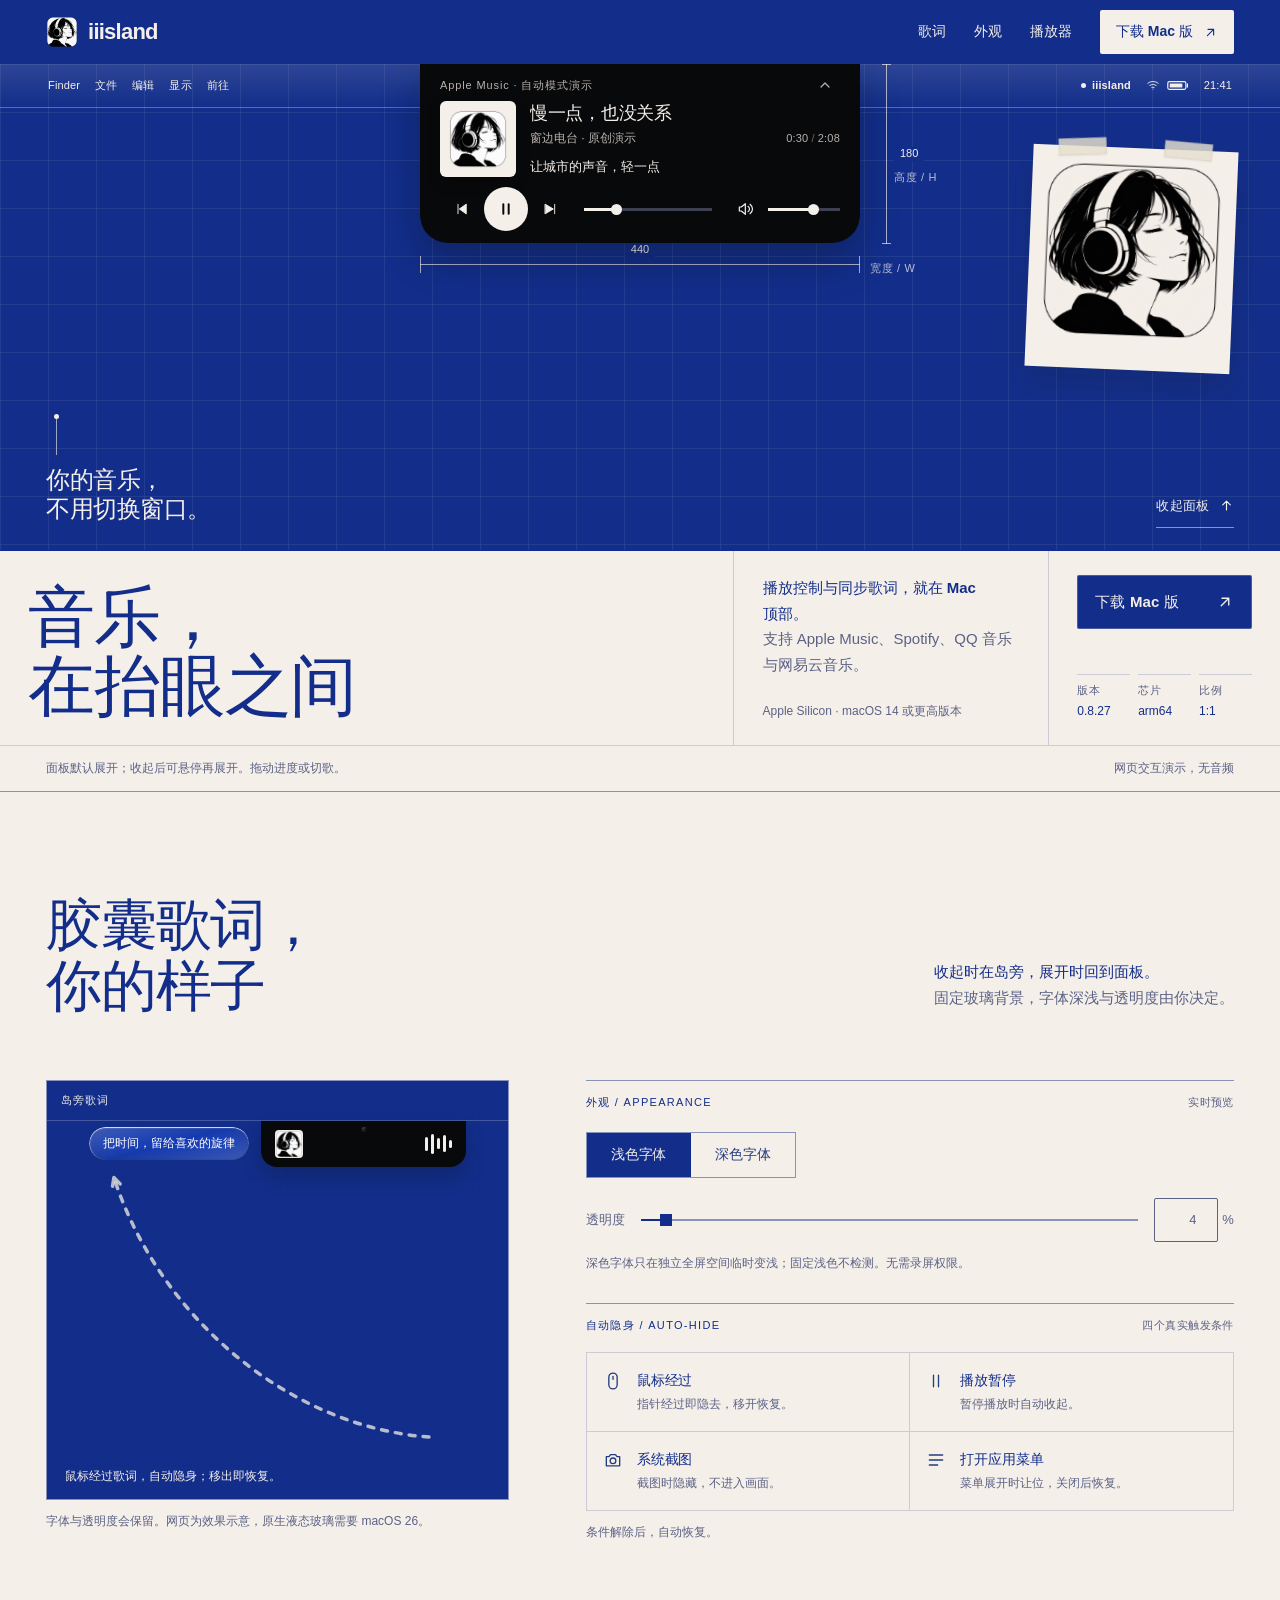
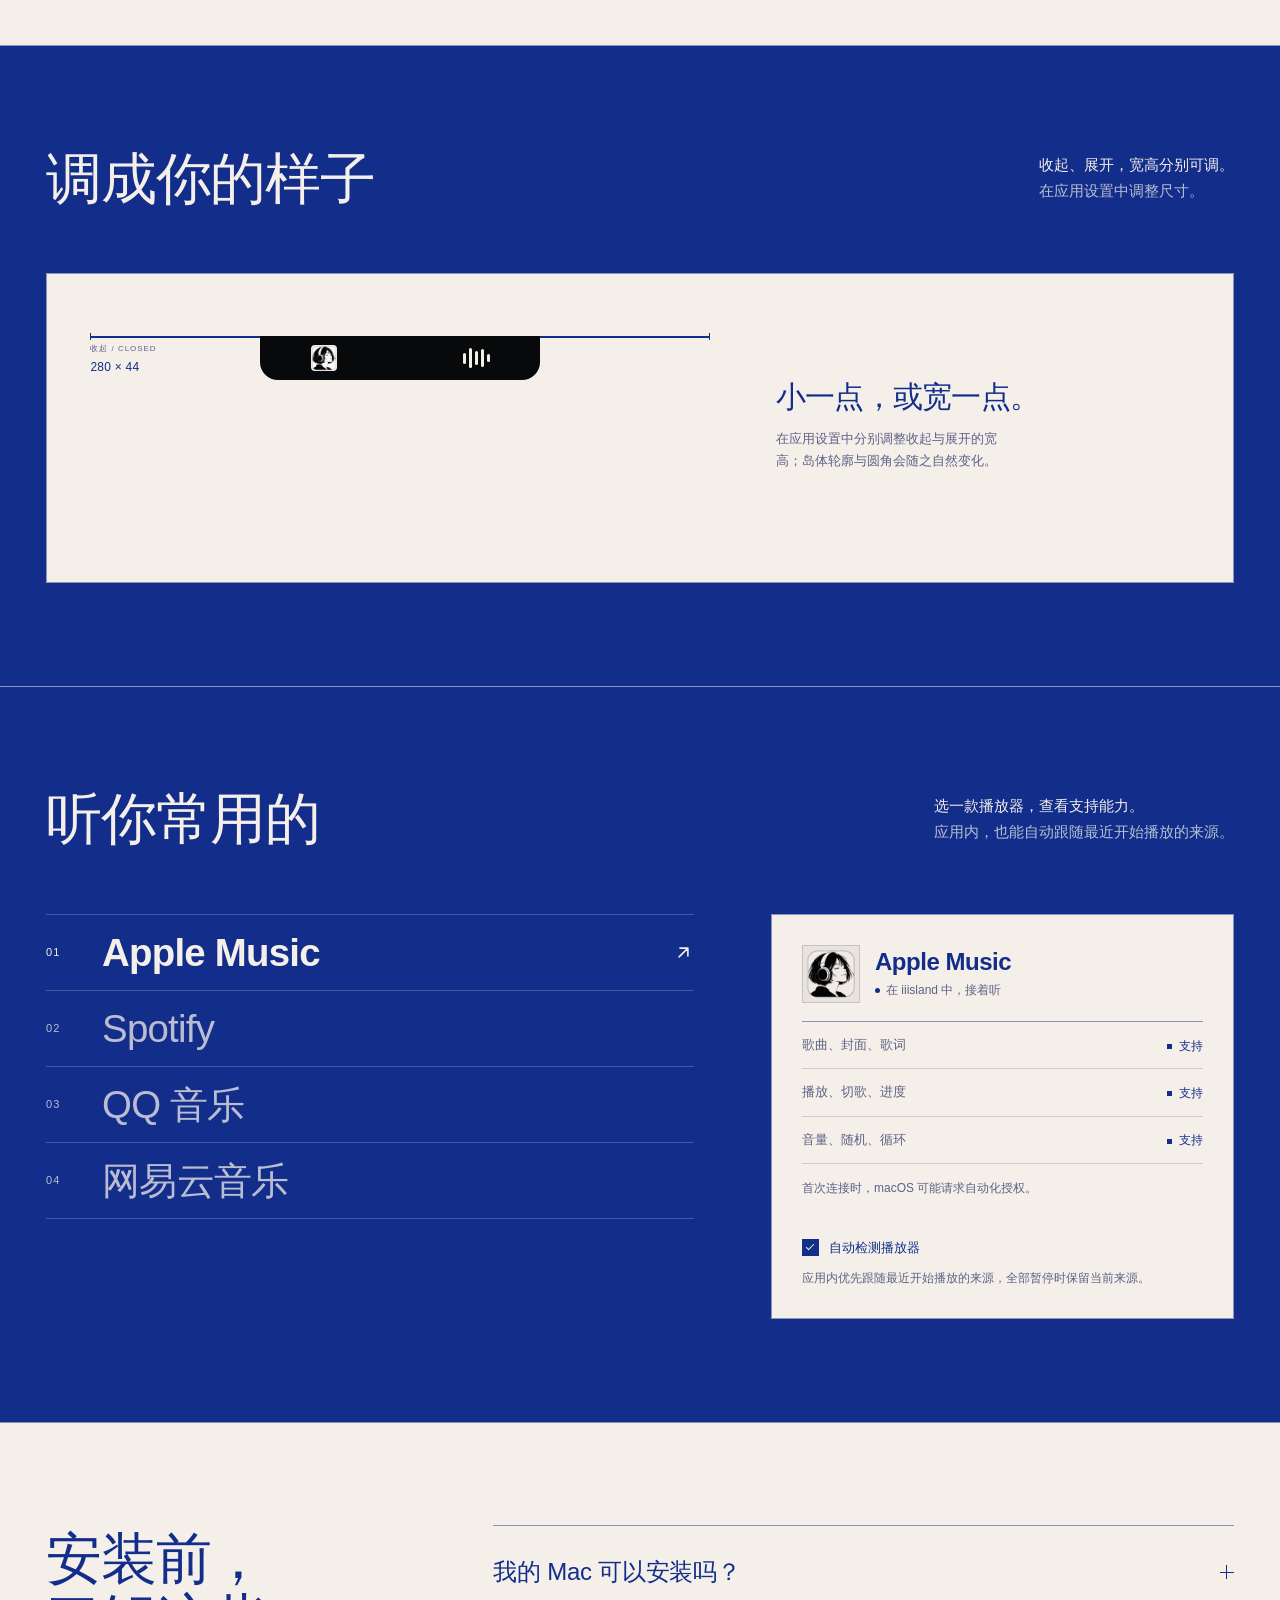
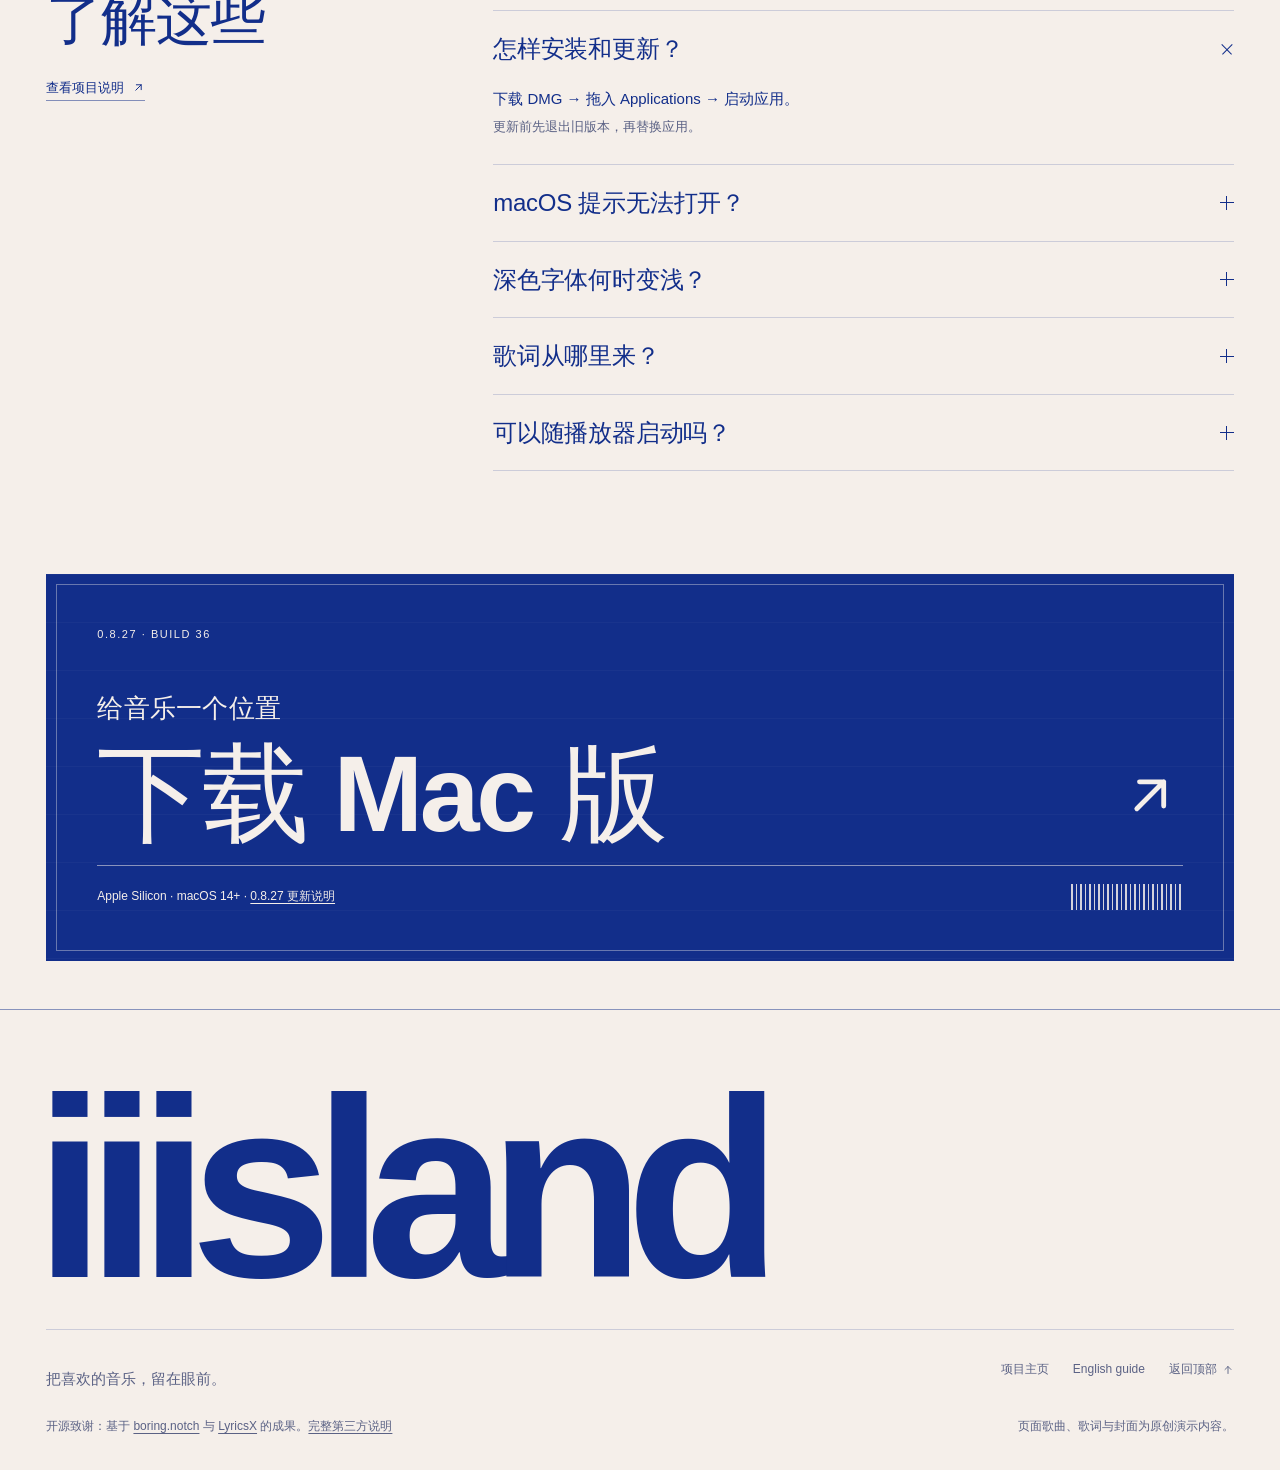
==== commit f032db1d: "fix(website): shorten the island and give it one control bar - The open panel drops from 440 × 266 t" ====
--- a/website/index.html
+++ b/website/index.html
@@ -102,11 +102,11 @@
                 <div class="island-header"><span data-bind="source">Apple Music · 演示</span><button class="icon-button collapse-button" data-action="close" title="收起播放面板" aria-label="收起播放面板"><svg><use href="#icon-chevron"/></svg></button></div>
                 <div class="now-playing">
                   <div class="cover full-cover" data-cover="window" aria-hidden="true"><img src="assets/app-icon.png" alt="" width="1024" height="1024"></div>
-                  <div class="track-info"><p class="track-title" data-bind="title">慢一点，也没关系</p><p class="track-artist">窗边电台 · 原创演示</p><p class="island-lyric" data-bind="lyric">把时间，留给喜欢的旋律</p></div>
+                  <div class="track-info"><p class="track-title" data-bind="title">慢一点，也没关系</p><p class="track-artist"><span class="track-artist-name">窗边电台 · 原创演示</span><span class="track-time"><span data-bind="elapsed">0:28</span><span class="track-time-sep" aria-hidden="true">/</span><span data-bind="duration">2:08</span></span></p><p class="island-lyric" data-bind="lyric">把时间，留给喜欢的旋律</p></div>
                 </div>
-                <div class="seek-row"><span data-bind="elapsed">0:28</span><label class="seek-label"><span class="sr-only">播放进度</span><input type="range" class="seek" data-action="seek" min="0" max="128" value="28" aria-label="播放进度"></label><span data-bind="duration">2:08</span></div>
                 <div class="transport">
                   <div class="play-buttons"><button class="icon-button" data-action="previous" title="上一首演示曲目" aria-label="上一首演示曲目"><svg><use href="#icon-prev"/></svg></button><button class="icon-button play-button" data-action="play" title="暂停演示" aria-label="暂停演示" aria-pressed="true"><svg viewBox="0 0 24 24"><path class="play-shape" d="M8 5v14M16 5v14"/></svg></button><button class="icon-button" data-action="next" title="下一首演示曲目" aria-label="下一首演示曲目"><svg><use href="#icon-next"/></svg></button></div>
+                  <label class="seek-label"><span class="sr-only">播放进度</span><input type="range" class="seek" data-action="seek" min="0" max="128" value="28" aria-label="播放进度"></label>
                   <div class="volume-control"><button class="icon-button" data-action="mute" title="静音演示" aria-label="静音演示" aria-pressed="false"><svg><use href="#icon-volume"/></svg></button><input type="range" class="volume" data-action="volume" min="0" max="100" value="65" aria-label="演示音量"></div>
                 </div>
               </div>
@@ -118,7 +118,7 @@
             <div class="menu-right"><span class="menu-app"><i></i>iiisland</span><span class="menu-status"><svg><use href="#icon-wifi"/></svg><svg class="battery"><use href="#icon-battery"/></svg></span><span>21:41</span></div>
           </div>
           <div class="dim dim-w" aria-hidden="true"><span class="dim-line"></span><span class="dim-value"><span class="v-closed">280</span><span class="v-open">440</span></span><span class="dim-note">宽度 / W</span></div>
-          <div class="dim dim-h" aria-hidden="true"><span class="dim-line"></span><span class="dim-value"><span class="v-closed">44</span><span class="v-open">266</span></span><span class="dim-note">高度 / H</span></div>
+          <div class="dim dim-h" aria-hidden="true"><span class="dim-line"></span><span class="dim-value"><span class="v-closed">44</span><span class="v-open">180</span></span><span class="dim-note">高度 / H</span></div>
           <figure class="ref-plate">
             <img src="assets/app-icon.png" width="1024" height="1024" alt="iiisland 应用图标：闭眼听歌、戴耳机的黑白墨线插画">
           </figure>
@@ -258,7 +258,7 @@
             </div>
           </div>
           <span class="size-dim size-dim-a"><span>收起 / CLOSED</span><b>280 × 44</b></span>
-          <span class="size-dim size-dim-b"><span>展开 / OPEN</span><b>440 × 266</b></span>
+          <span class="size-dim size-dim-b"><span>展开 / OPEN</span><b>440 × 180</b></span>
         </div>
         <figcaption id="size-caption"><p>小一点，或宽一点。</p><span>在应用设置中分别调整收起与展开的宽高；岛体轮廓与圆角会随之自然变化。</span></figcaption>
       </figure>
--- a/website/style.css
+++ b/website/style.css
@@ -31,7 +31,13 @@
   --h1: clamp(44px, 5.2vw, 76px);
   --display: clamp(38px, 4.4vw, 64px);
   --ease: cubic-bezier(0.2, 0.8, 0.2, 1);
-  --ease-island: cubic-bezier(0.22, 0.9, 0.24, 1);
+  /* The island's own motion: a soft wind-up, one long glide, and a settle you notice
+     more than you see. Nothing else on the sheet moves this way. */
+  --spring-island: cubic-bezier(0.4, 0.44, 0.2, 1.16);
+  --spring-content: cubic-bezier(0.3, 1.08, 0.38, 1);
+  --ease-island-close: cubic-bezier(0.4, 0.3, 0.24, 1);
+  --island-open-ms: 660ms;
+  --island-close-ms: 480ms;
   --radius-island: 18px;
   font-family: -apple-system, BlinkMacSystemFont, "SF Pro Text", "PingFang SC",
     "Hiragino Sans GB", "Microsoft YaHei", "Helvetica Neue", sans-serif;
@@ -484,13 +490,17 @@
     linear-gradient(to right, rgba(25, 26, 25, 0.06) 1px, transparent 1px),
     linear-gradient(to bottom, rgba(25, 26, 25, 0.06) 1px, transparent 1px);
   background-size: 48px 48px;
-  --island-w: min(280px, 30cqw);
-  --island-h: 44px;
+  --island-w-closed: min(280px, 30cqw);
+  --island-w-open: min(440px, calc(100cqw - 40px));
+  --island-w: var(--island-w-closed);
+  --island-h-closed: 44px;
+  --island-h-open: 180px;
+  --island-h: var(--island-h-closed);
 }
 
 .screen:has(.music-island.is-open) {
-  --island-w: min(440px, calc(100cqw - 40px));
-  --island-h: 266px;
+  --island-w: var(--island-w-open);
+  --island-h: var(--island-h-open);
 }
 
 .island-rail {
@@ -504,12 +514,6 @@
   align-items: start;
   gap: 10px;
   pointer-events: none;
-}
-
-.island-rail:has(.music-island.is-open) {
-  grid-template-columns: 0 minmax(0, auto) 0;
-  justify-content: center;
-  gap: 0;
 }
 
 .capsule {
@@ -531,15 +535,20 @@
   white-space: nowrap;
   text-overflow: ellipsis;
   pointer-events: none;
-  transition: opacity 0.18s, transform 0.35s, width 0.4s, padding 0.4s;
-}
-
+  transform-origin: 100% 50%;
+  transition:
+    opacity 0.3s var(--ease),
+    transform 0.44s var(--spring-content);
+}
+
+/* The capsule keeps its width and is carried left by the rail as the island widens,
+   so it never snaps; it only lets go and fades. */
 .island-rail:has(.music-island.is-open) > .capsule {
-  width: 0;
-  padding: 0;
-  margin-top: 0;
   opacity: 0;
-  transform: translateX(10px);
+  transform: translateX(-10px) scale(0.97);
+  transition:
+    opacity 0.24s var(--ease),
+    transform 0.36s var(--ease-island-close);
 }
 
 .rail-spacer {
@@ -562,14 +571,20 @@
     0 18px 38px rgba(9, 10, 9, 0.28),
     inset 0 1px 0 rgba(255, 255, 255, 0.1);
   pointer-events: auto;
+  /* keep the morph a single-box change: descendants neither reflow the sheet nor repaint outside it */
+  contain: layout paint;
   transition:
-    width 0.64s var(--ease-island),
-    height 0.64s var(--ease-island),
-    border-radius 0.64s var(--ease-island);
+    width var(--island-close-ms) var(--ease-island-close),
+    height var(--island-close-ms) var(--ease-island-close),
+    border-radius var(--island-close-ms) var(--ease-island-close);
 }
 
 .music-island.is-open {
   border-radius: 0 0 28px 28px;
+  transition:
+    width var(--island-open-ms) var(--spring-island),
+    height var(--island-open-ms) var(--spring-island),
+    border-radius var(--island-open-ms) var(--spring-island);
 }
 
 .closed-trigger {
@@ -580,17 +595,26 @@
   justify-content: space-between;
   gap: 12px;
   width: 100%;
-  height: var(--island-h);
+  height: var(--island-h-closed);
   padding: 8px 13px;
   color: inherit;
   text-align: left;
-  transition: opacity 0.16s;
+  transform-origin: 50% 0;
+  transition:
+    opacity 0.32s var(--ease),
+    transform 0.48s var(--spring-content),
+    visibility 0s;
 }
 
 .music-island.is-open .closed-trigger {
   visibility: hidden;
   opacity: 0;
+  transform: translateY(-5px) scale(0.97);
   pointer-events: none;
+  transition:
+    opacity 0.3s var(--ease),
+    transform 0.34s var(--ease-island-close),
+    visibility 0s 0.34s;
 }
 
 .closed-title {
@@ -687,30 +711,43 @@
   }
 }
 
+/* The panel is laid out once, at its open size, and cropped by the island as the
+   island grows: the morph resizes one box instead of reflowing the player every frame. */
 .island-content {
+  position: absolute;
+  top: 0;
+  left: 50%;
   display: flex;
   flex-direction: column;
-  height: var(--island-h);
-  padding: 17px 20px 16px;
+  width: var(--island-w-open);
+  height: var(--island-h-open);
+  padding: 12px 20px;
   opacity: 0;
   visibility: hidden;
-  transform: translateY(-7px);
-  transition: opacity 0.2s, transform 0.4s, visibility 0s 0.2s;
+  transform: translate(-50%, -16px) scale(0.985);
+  transform-origin: 50% 0;
+  transition:
+    opacity 0.16s var(--ease),
+    transform 0.24s var(--ease-island-close),
+    visibility 0s 0.24s;
 }
 
 .music-island.is-open .island-content {
   opacity: 1;
   visibility: visible;
-  transform: translateY(0);
-  transition: opacity 0.3s 0.16s, transform 0.45s 0.1s, visibility 0s;
+  transform: translate(-50%, 0) scale(1);
+  transition:
+    opacity 0.3s var(--ease) 0.26s,
+    transform 0.54s var(--spring-content) 0.22s,
+    visibility 0s;
 }
 
 .island-header {
   display: flex;
   align-items: center;
   justify-content: space-between;
-  min-height: 22px;
-  margin-bottom: 8px;
+  min-height: 20px;
+  margin-bottom: 6px;
   font-size: 11px;
   letter-spacing: 0.08em;
   color: var(--island-muted);
@@ -736,10 +773,21 @@
   transform: scale(0.92);
 }
 
+/* The chevron is drawn small so the header stays a line rather than a band, but its
+   hit area is still 44px. */
 .collapse-button {
-  min-width: 44px;
-  min-height: 44px;
-  padding: 10px;
+  position: relative;
+  min-width: 30px;
+  min-height: 30px;
+  padding: 7px;
+  margin: -5px 0;
+}
+
+.collapse-button::after {
+  content: "";
+  position: absolute;
+  inset: -7px;
+  border-radius: 50%;
 }
 
 .collapse-button svg {
@@ -747,16 +795,20 @@
   height: 16px;
 }
 
+/* The artwork is exactly as tall as the title, artist and lyric stacked, so the row
+   reads as one block rather than a card with a picture in it. */
 .now-playing {
   display: flex;
   align-items: center;
-  gap: 15px;
+  gap: 14px;
+  height: 76px;
   min-width: 0;
 }
 
 .full-cover {
-  width: 80px;
-  height: 80px;
+  width: auto;
+  height: 100%;
+  aspect-ratio: 1;
   padding: 8px;
   border-radius: 6px;
   box-shadow: 0 6px 14px rgba(0, 0, 0, 0.22);
@@ -778,13 +830,36 @@
 }
 
 .track-artist {
-  margin-top: 4px;
+  display: flex;
+  align-items: baseline;
+  justify-content: space-between;
+  gap: 10px;
+  margin-top: 3px;
   font-size: 12px;
   color: var(--island-muted);
 }
 
+.track-artist-name {
+  overflow: hidden;
+  white-space: nowrap;
+  text-overflow: ellipsis;
+}
+
+/* The timecodes ride the metadata line, which frees the control bar for the rail. */
+.track-time {
+  flex-shrink: 0;
+  font-size: 11px;
+  letter-spacing: 0.02em;
+  font-variant-numeric: tabular-nums;
+}
+
+.track-time-sep {
+  margin: 0 3px;
+  opacity: 0.55;
+}
+
 .island-lyric {
-  margin-top: 11px;
+  margin-top: 9px;
   overflow: hidden;
   font-size: 13px;
   line-height: 1.5;
@@ -793,17 +868,6 @@
   text-overflow: ellipsis;
 }
 
-.seek-row {
-  display: flex;
-  align-items: center;
-  gap: 9px;
-  margin-top: 10px;
-  font-size: 11px;
-  line-height: 1;
-  font-variant-numeric: tabular-nums;
-  color: var(--island-muted);
-}
-
 .seek-label {
   display: flex;
   align-items: center;
@@ -816,7 +880,7 @@
   --fill: 22%;
   width: 100%;
   min-width: 0;
-  height: 44px;
+  height: 30px;
   margin: 0;
   padding: 0;
   appearance: none;
@@ -828,7 +892,7 @@
 
 .seek::-webkit-slider-runnable-track,
 .volume::-webkit-slider-runnable-track {
-  height: 2px;
+  height: 3px;
   border-radius: 0;
   background:
     linear-gradient(to right, var(--island-ink) var(--fill), transparent var(--fill)),
@@ -838,16 +902,16 @@
 
 .seek::-moz-range-track,
 .volume::-moz-range-track {
-  height: 2px;
+  height: 3px;
   border-radius: 0;
   background: var(--island-rail);
 }
 
 .seek::-webkit-slider-thumb,
 .volume::-webkit-slider-thumb {
-  width: 9px;
-  height: 9px;
-  margin-top: -3.5px;
+  width: 11px;
+  height: 11px;
+  margin-top: -4px;
   appearance: none;
   -webkit-appearance: none;
   background: var(--island-ink);
@@ -857,8 +921,8 @@
 
 .seek::-moz-range-thumb,
 .volume::-moz-range-thumb {
-  width: 9px;
-  height: 9px;
+  width: 11px;
+  height: 11px;
   background: var(--island-ink);
   border: 0;
   border-radius: 50%;
@@ -870,18 +934,19 @@
   outline-offset: 4px;
 }
 
+/* One control bar: transport, rail and volume share a single 44px row. */
 .transport {
   display: flex;
   align-items: center;
-  justify-content: space-between;
-  gap: 14px;
-  margin-top: auto;
+  gap: 12px;
+  height: 44px;
+  margin-top: 10px;
 }
 
 .play-buttons {
   display: flex;
   align-items: center;
-  gap: 4px;
+  gap: 0;
 }
 
 .play-buttons svg {
@@ -915,7 +980,7 @@
 .volume-control {
   display: flex;
   align-items: center;
-  width: 104px;
+  width: 116px;
   gap: 0;
 }
 
@@ -993,14 +1058,27 @@
 
 /* dimensions */
 
+/* The dimension lines measure the living object, so they ride the same spring and
+   never drift off its edge. */
 .dim {
   position: absolute;
   z-index: 3;
   color: var(--accent-ink);
   pointer-events: none;
   font-variant-numeric: tabular-nums;
-  transition: width 0.64s var(--ease-island), height 0.64s var(--ease-island),
-    left 0.64s var(--ease-island), top 0.64s var(--ease-island);
+  transition:
+    width var(--island-close-ms) var(--ease-island-close),
+    height var(--island-close-ms) var(--ease-island-close),
+    left var(--island-close-ms) var(--ease-island-close),
+    top var(--island-close-ms) var(--ease-island-close);
+}
+
+.screen:has(.music-island.is-open) .dim {
+  transition:
+    width var(--island-open-ms) var(--spring-island),
+    height var(--island-open-ms) var(--spring-island),
+    left var(--island-open-ms) var(--spring-island),
+    top var(--island-open-ms) var(--spring-island);
 }
 
 .dim-w {
@@ -1884,7 +1962,7 @@
 .size-silhouette {
   position: relative;
   width: min(440px, 100%);
-  aspect-ratio: 440 / 266;
+  aspect-ratio: 440 / 180;
 }
 
 .size-shape {
@@ -2094,7 +2172,7 @@
   60%,
   100% {
     width: 63.636%;
-    height: 16.541%;
+    height: 24.444%;
     border-radius: 0 0 18px 18px;
   }
 }
@@ -2699,8 +2777,18 @@
    -------------------------------------------------------------------------- */
 
 @media (prefers-reduced-motion: no-preference) {
-  .screen {
-    animation: sheet-plot 1s var(--ease) both;
+  /* The sheet plots in from the left edge. A paper sheet on its own composited layer
+     wipes the field: one transform instead of re-rasterising the screen's ruled
+     background every frame — cheaper on engines that do not composite clip-path. */
+  .screen::after {
+    content: "";
+    position: absolute;
+    inset: 0;
+    z-index: 9;
+    background: var(--paper);
+    transform-origin: 100% 0;
+    animation: sheet-plot 1.05s var(--ease) both;
+    pointer-events: none;
   }
 
   .hero-title {
@@ -2716,10 +2804,10 @@
 
   @keyframes sheet-plot {
     from {
-      clip-path: inset(0 100% 0 0);
+      transform: scaleX(1);
     }
     to {
-      clip-path: inset(0);
+      transform: scaleX(0);
     }
   }
 
@@ -2746,18 +2834,18 @@
 
 @keyframes cover-in {
   from {
-    opacity: 0.5;
-    transform: translateY(7px);
+    opacity: 0.35;
+    transform: translateY(9px) scale(0.96);
   }
   to {
     opacity: 1;
-    transform: translateY(0);
+    transform: translateY(0) scale(1);
   }
 }
 
 .track-change .full-cover,
 .track-change .track-info {
-  animation: cover-in 0.32s ease-out;
+  animation: cover-in 0.58s var(--spring-content);
 }
 
 /* --------------------------------------------------------------------------
@@ -3850,6 +3938,8 @@
   .screen {
     --island-w: 50cqw;
     --island-h: 44px;
+    --island-w-open: 50cqw;
+    --island-h-open: 150px;
   }
 
   .screen:has(.music-island.is-open) {
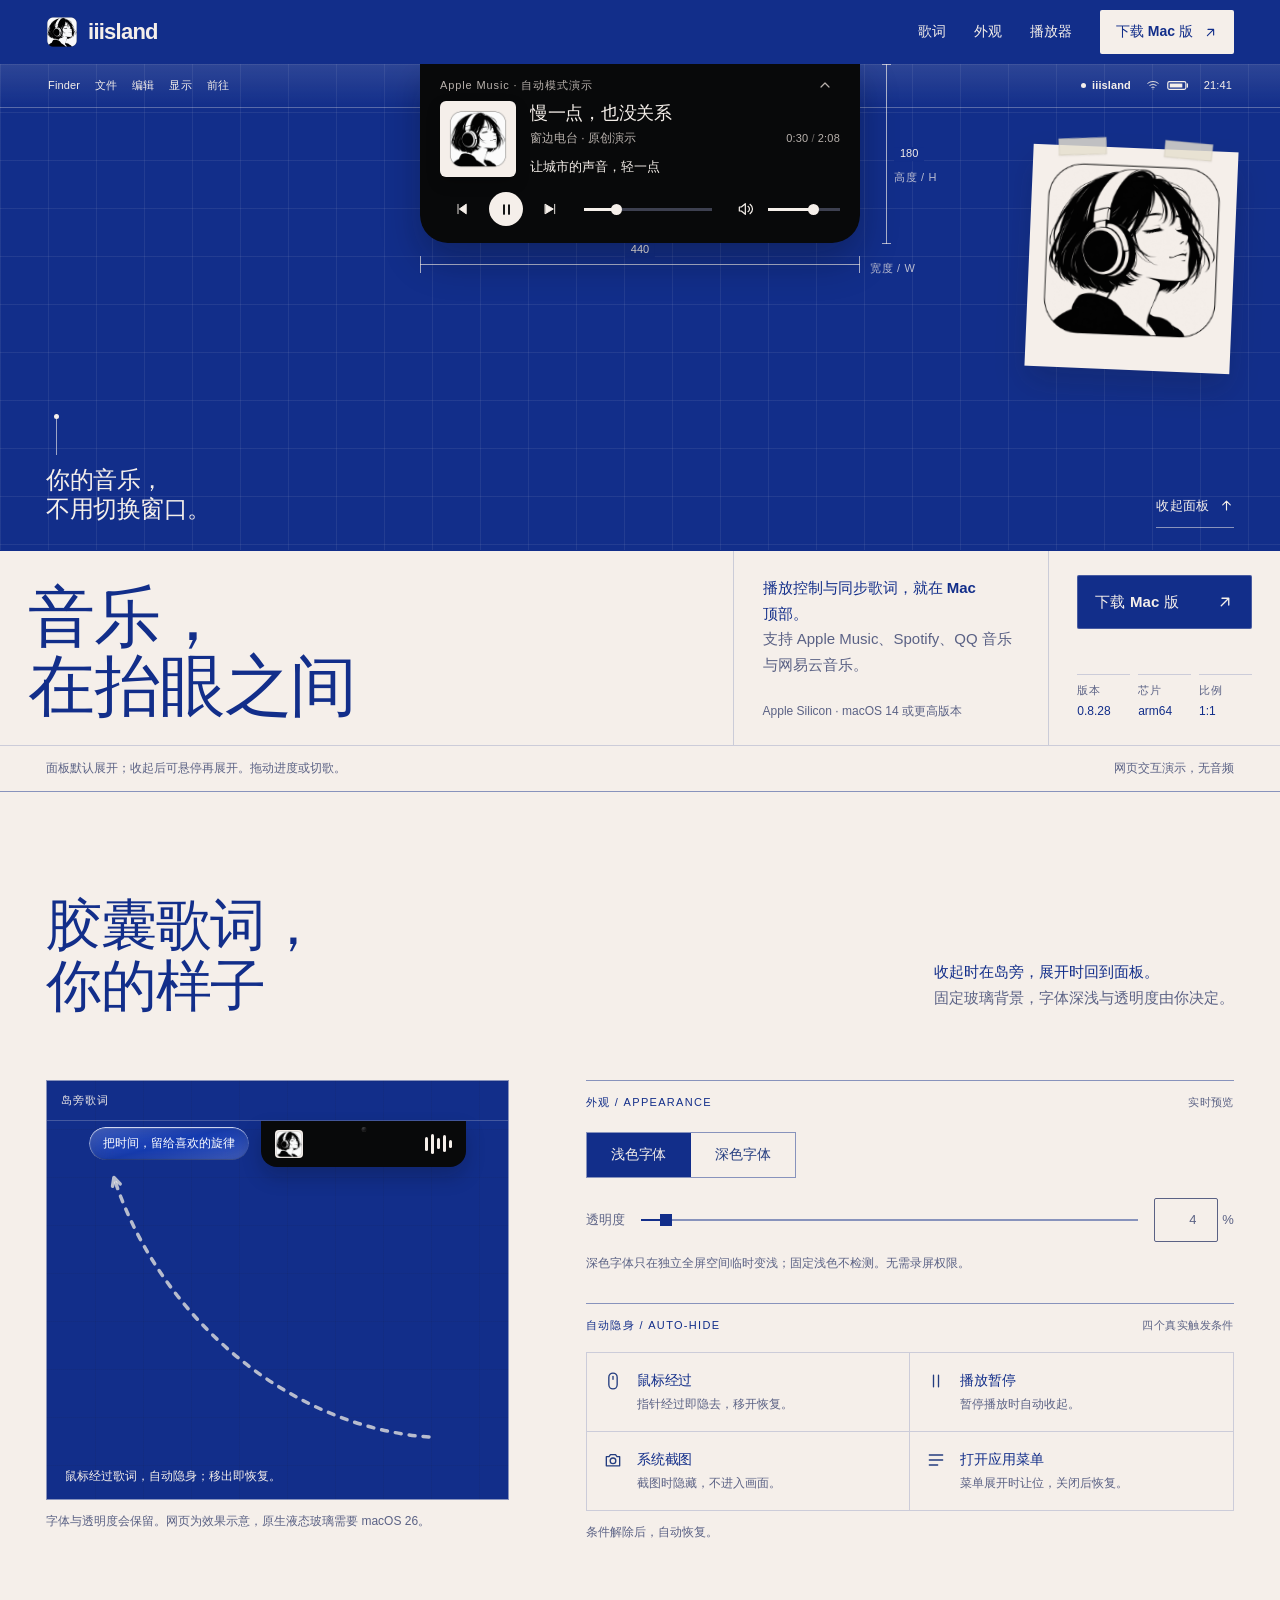
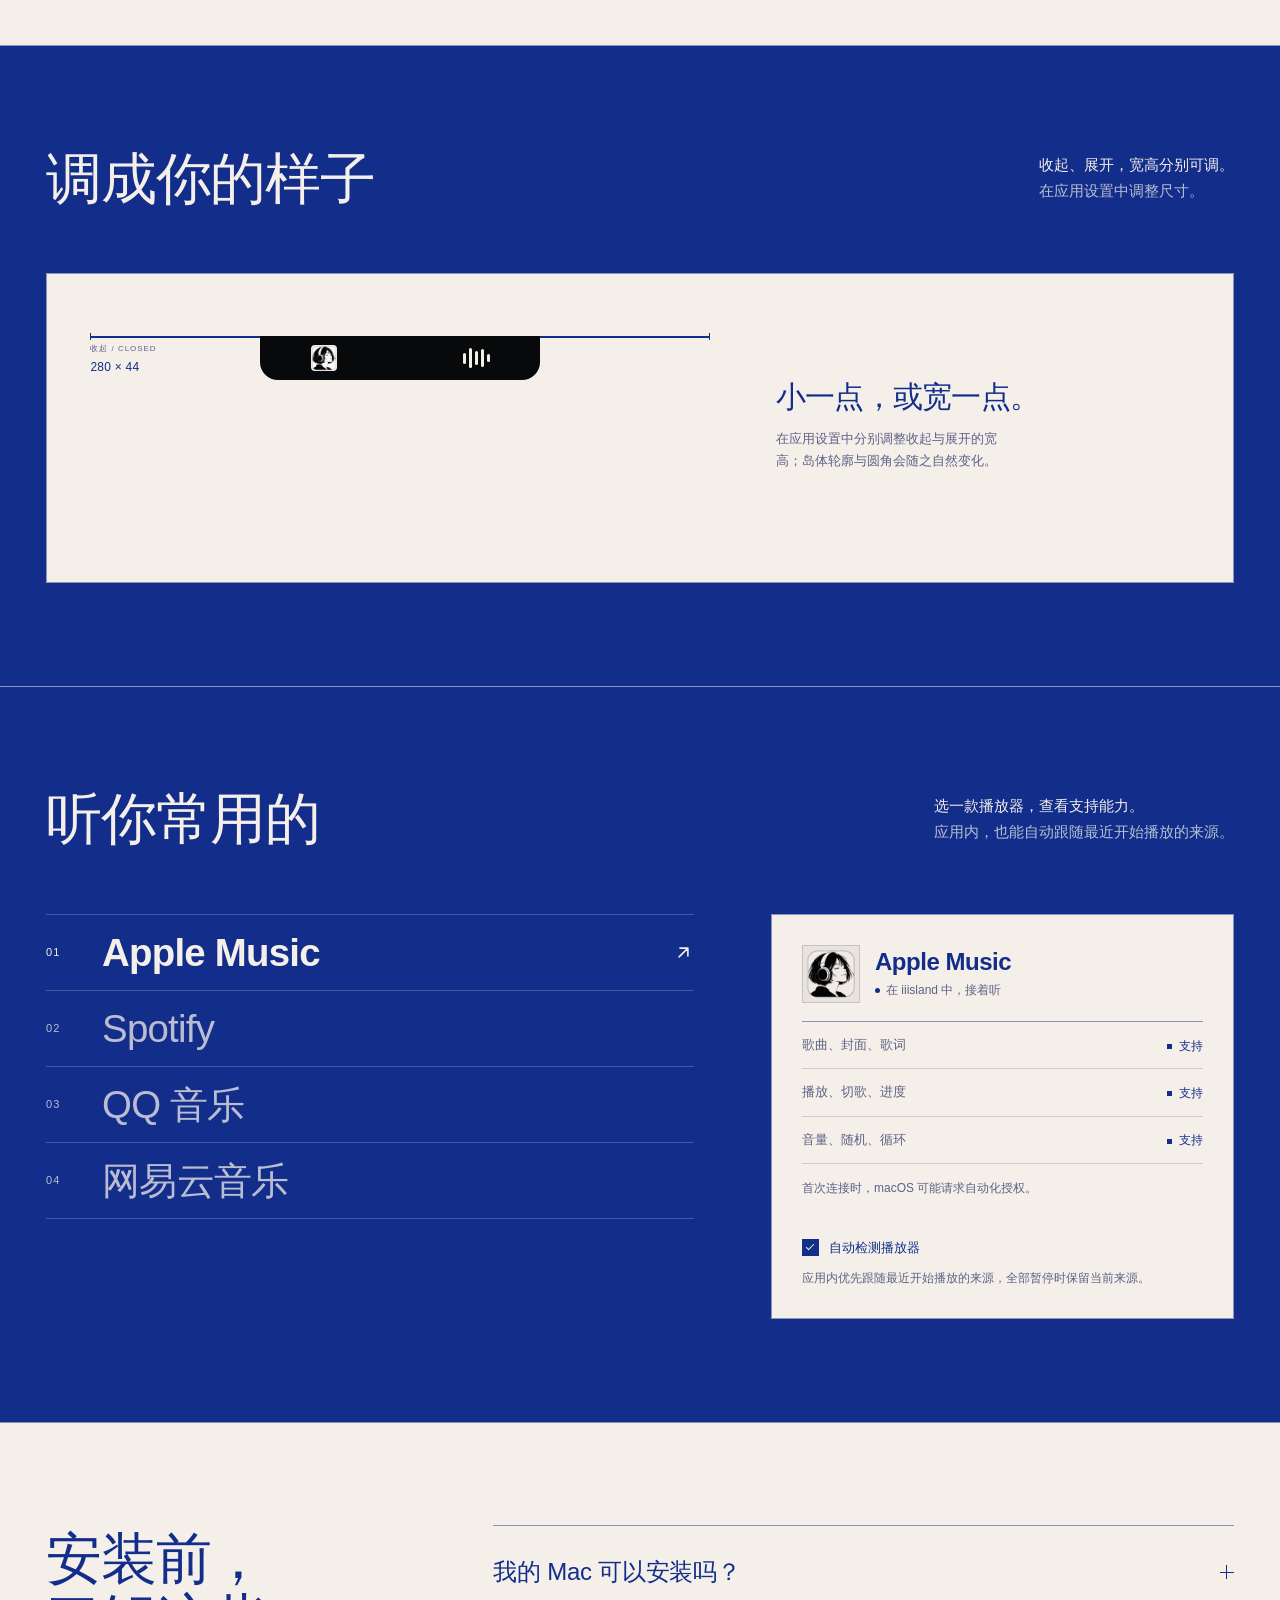
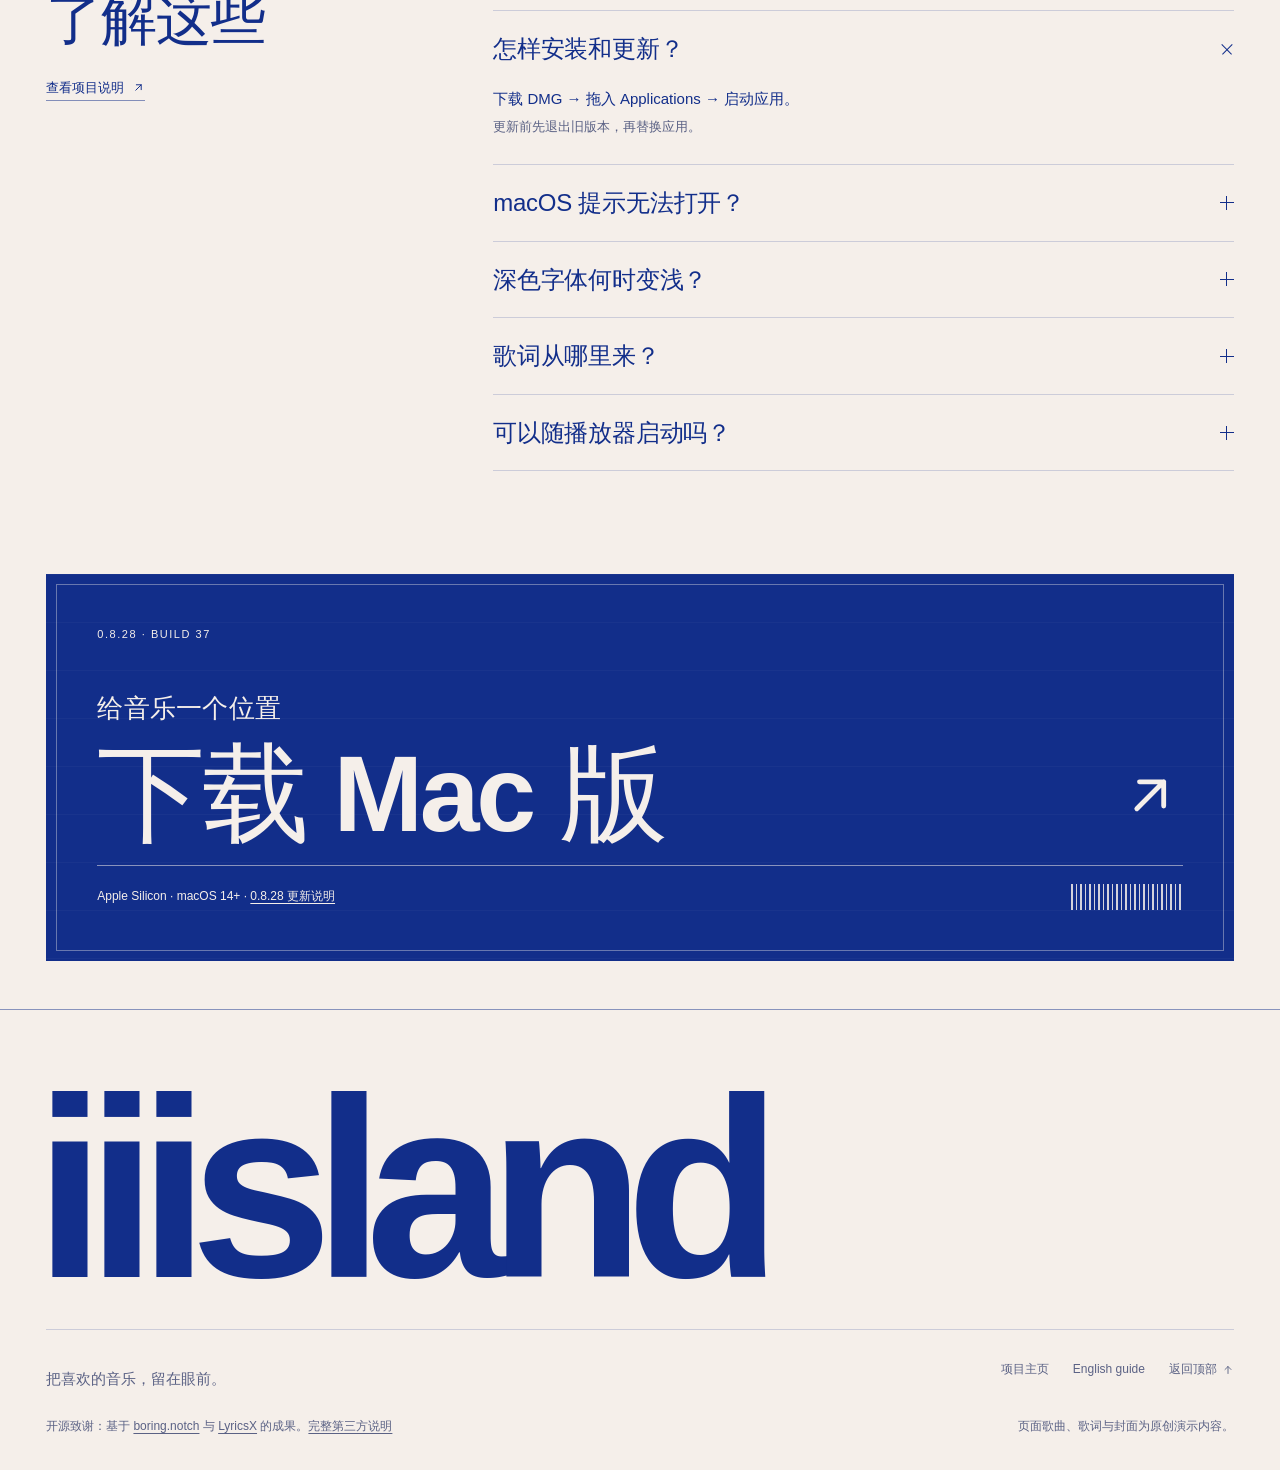
==== commit 84286fd7: "docs: update website version and release link to 0.8.28" ====
--- a/website/index.html
+++ b/website/index.html
@@ -52,7 +52,7 @@
         <div class="tb tb-action">
           <a class="button stamp" href="https://github.com/zplzmzmpl/iiisland-pub/releases/latest">下载 Mac 版 <svg aria-hidden="true"><use href="#icon-arrow-up-right"/></svg></a>
           <dl class="tb-specs">
-            <div><dt>版本</dt><dd>0.8.27</dd></div>
+            <div><dt>版本</dt><dd>0.8.28</dd></div>
             <div><dt>芯片</dt><dd>arm64</dd></div>
             <div><dt>比例</dt><dd>1:1</dd></div>
           </dl>
@@ -308,10 +308,10 @@
     </section>
 
     <section class="download" id="install" aria-labelledby="install-title">
-      <div class="issue-top"><span>0.8.27 · build 36</span></div>
+      <div class="issue-top"><span>0.8.28 · build 37</span></div>
       <h2 id="install-title">给音乐一个位置</h2>
       <a id="download" href="https://github.com/zplzmzmpl/iiisland-pub/releases/latest" class="big-download">下载 Mac 版 <svg aria-hidden="true"><use href="#icon-arrow-up-right"/></svg></a>
-      <div class="issue-bottom"><p>Apple Silicon · macOS 14+ · <a href="https://github.com/zplzmzmpl/iiisland-pub/releases/tag/v0.8.27">0.8.27 更新说明</a></p><span class="barcode" aria-hidden="true"></span></div>
+      <div class="issue-bottom"><p>Apple Silicon · macOS 14+ · <a href="https://github.com/zplzmzmpl/iiisland-pub/releases/tag/v0.8.28">0.8.28 更新说明</a></p><span class="barcode" aria-hidden="true"></span></div>
     </section>
   </main>
 
--- a/website/style.css
+++ b/website/style.css
@@ -754,18 +754,37 @@
   font-variant-numeric: tabular-nums;
 }
 
+/* The hit area stays 44px; the circle it draws is 34px, so a 44px disc never
+   dominates a 180px-tall panel. */
 .icon-button {
+  position: relative;
   display: grid;
   place-items: center;
   min-width: 44px;
   min-height: 44px;
   padding: 10px;
   color: inherit;
+  background: none;
   border-radius: 50%;
-  transition: background 0.18s, transform 0.18s;
-}
-
-.icon-button:hover {
+  transition: transform 0.18s;
+}
+
+.icon-button svg {
+  position: relative;
+  z-index: 1;
+}
+
+.icon-button::before {
+  content: "";
+  position: absolute;
+  inset: 5px;
+  border-radius: 50%;
+  background: transparent;
+  transition: background 0.18s;
+  pointer-events: none;
+}
+
+.icon-button:hover::before {
   background: rgba(255, 255, 255, 0.1);
 }
 
@@ -781,6 +800,10 @@
   min-height: 30px;
   padding: 7px;
   margin: -5px 0;
+}
+
+.collapse-button::before {
+  inset: 0;
 }
 
 .collapse-button::after {
@@ -960,15 +983,20 @@
 }
 
 .play-button {
+  color: var(--island);
+}
+
+.play-button::before {
   background: var(--island-ink);
-  color: var(--island);
-}
-
-.play-button:hover {
+}
+
+.play-button:hover::before {
   background: #fff;
 }
 
 .play-button svg {
+  width: 15px;
+  height: 15px;
   stroke-width: 3;
 }
 
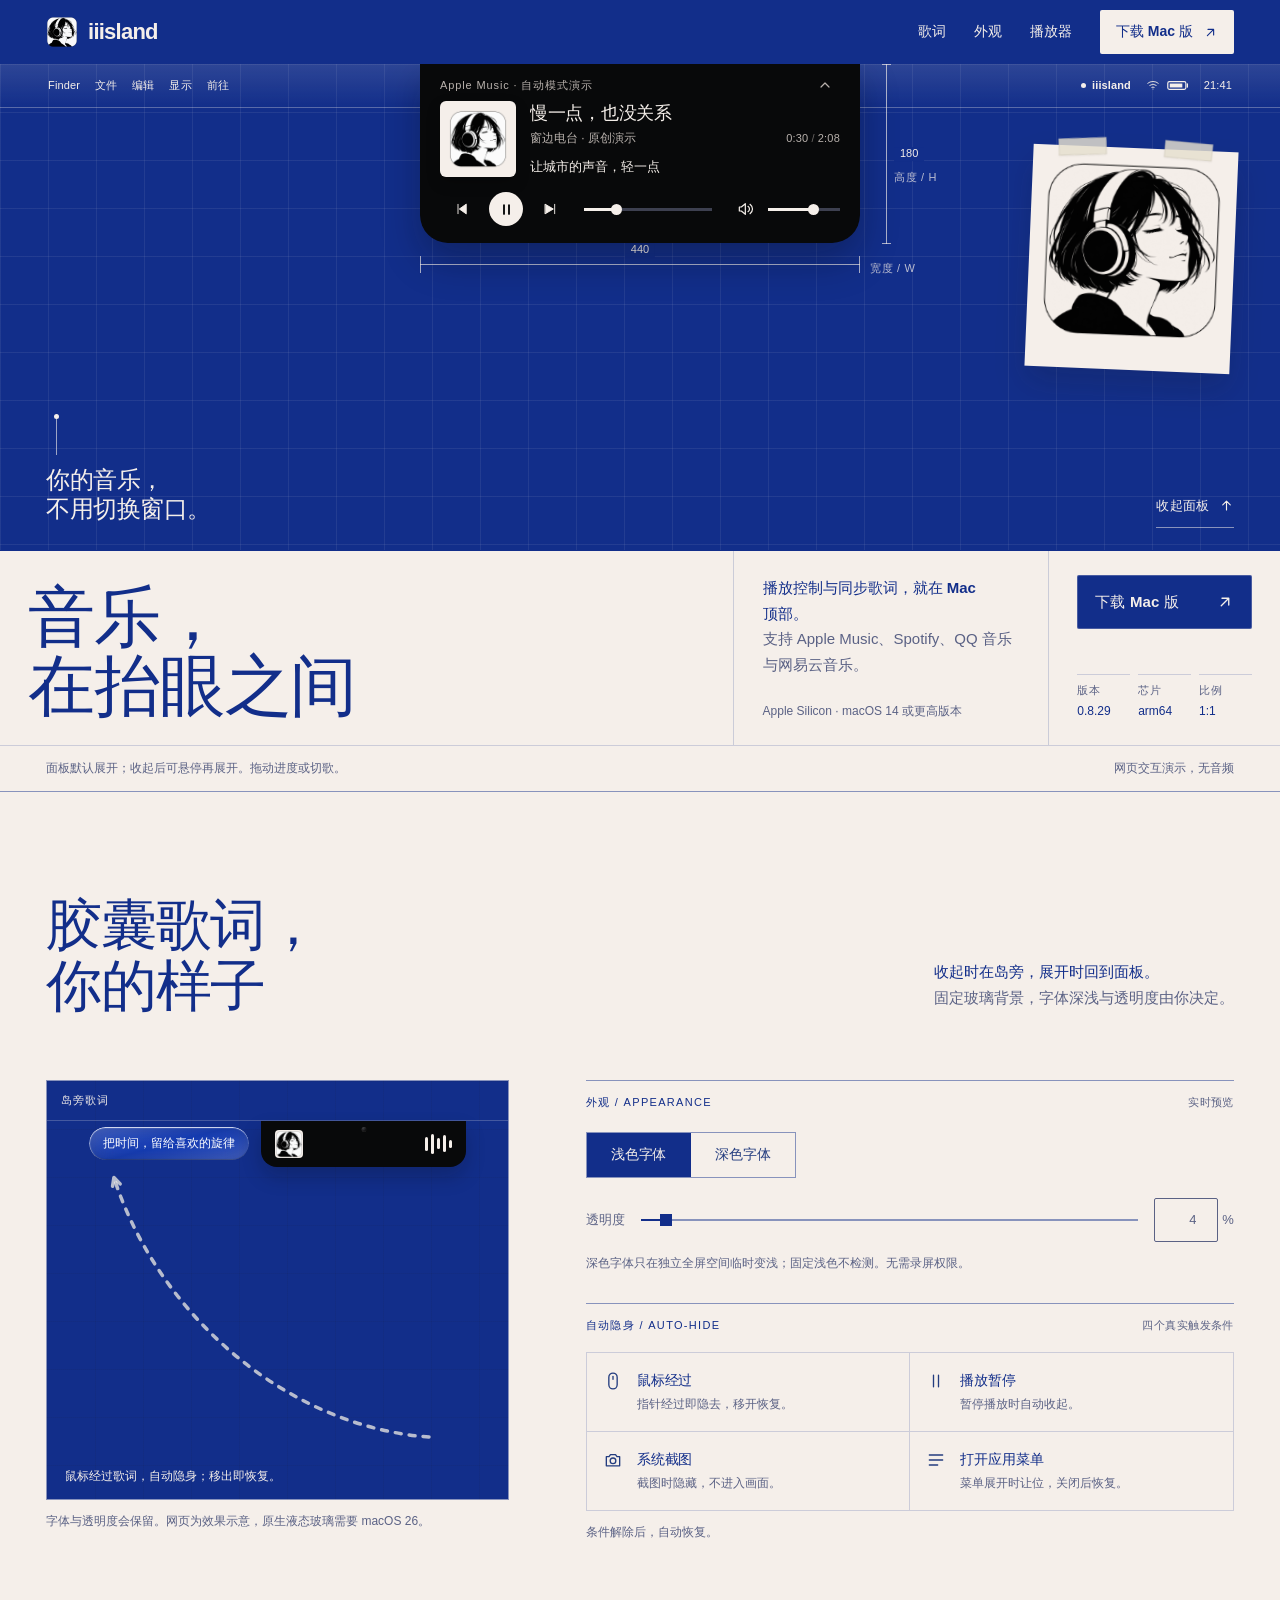
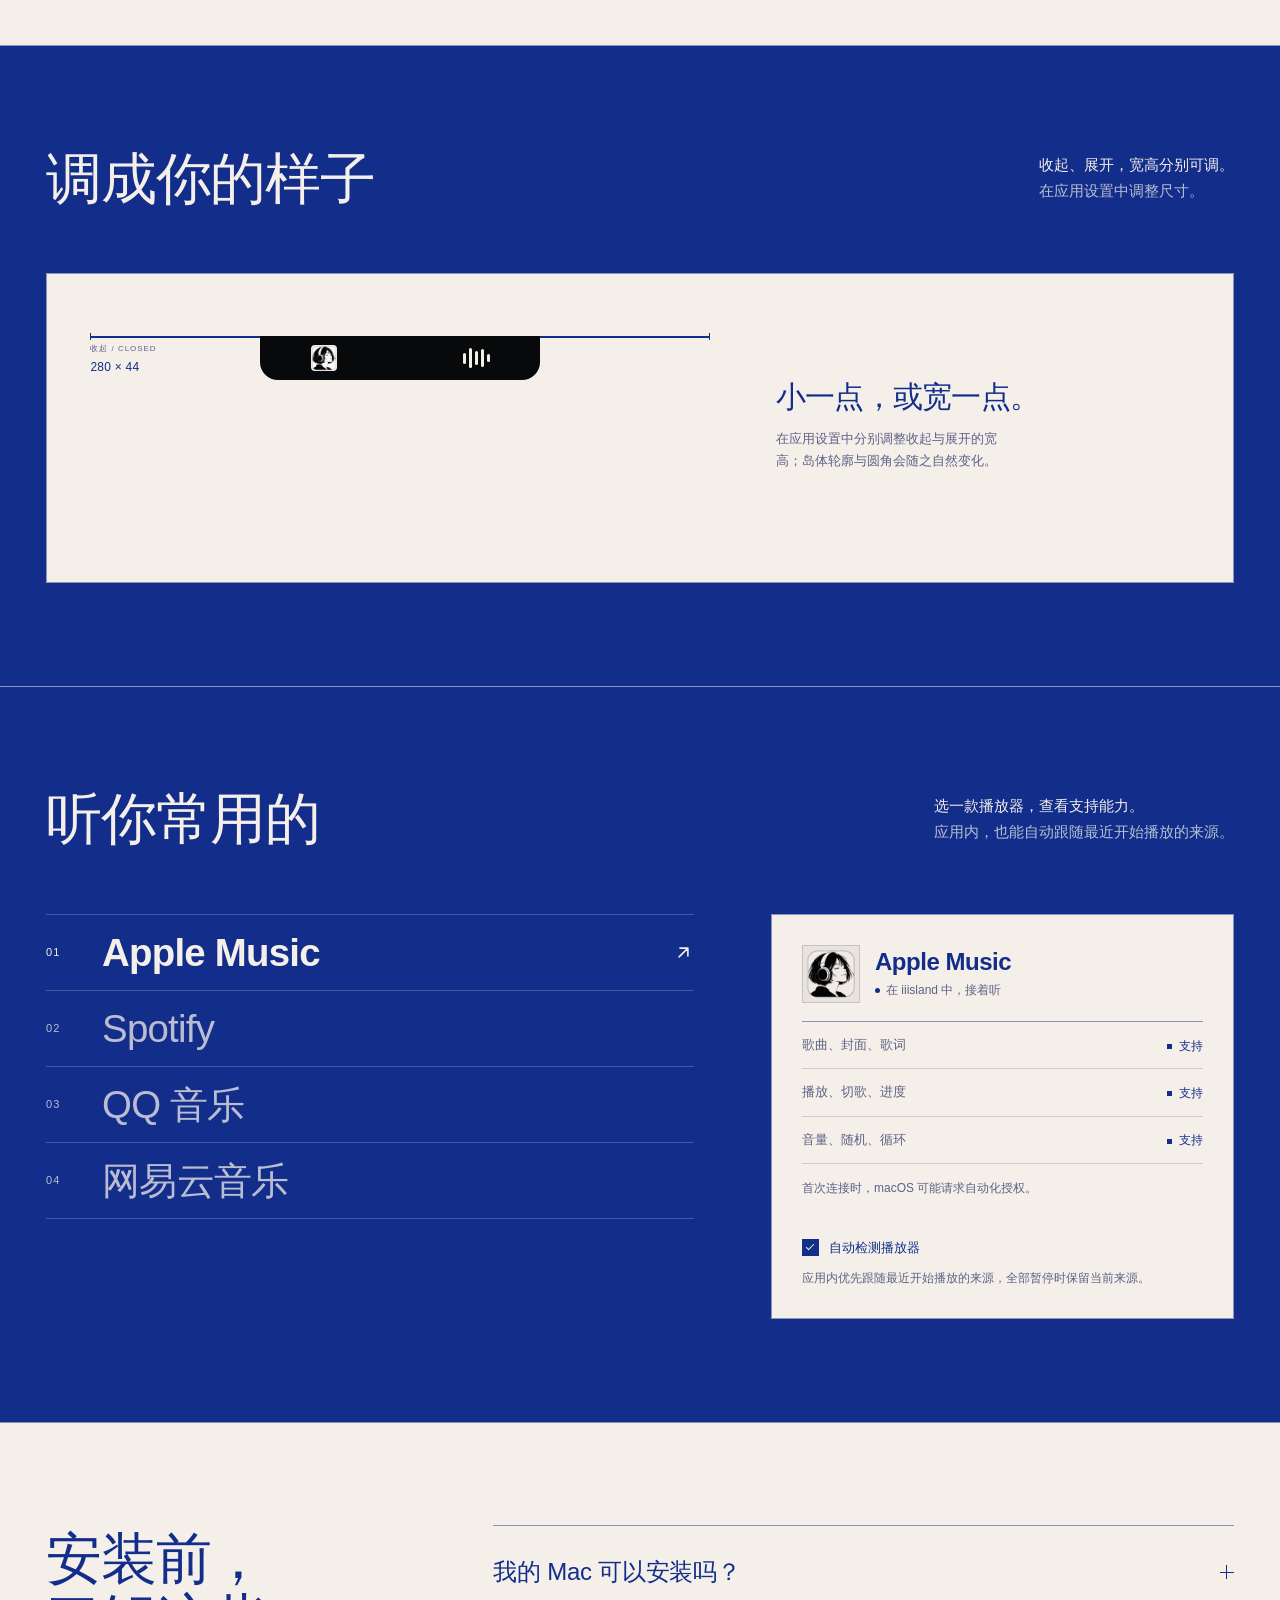
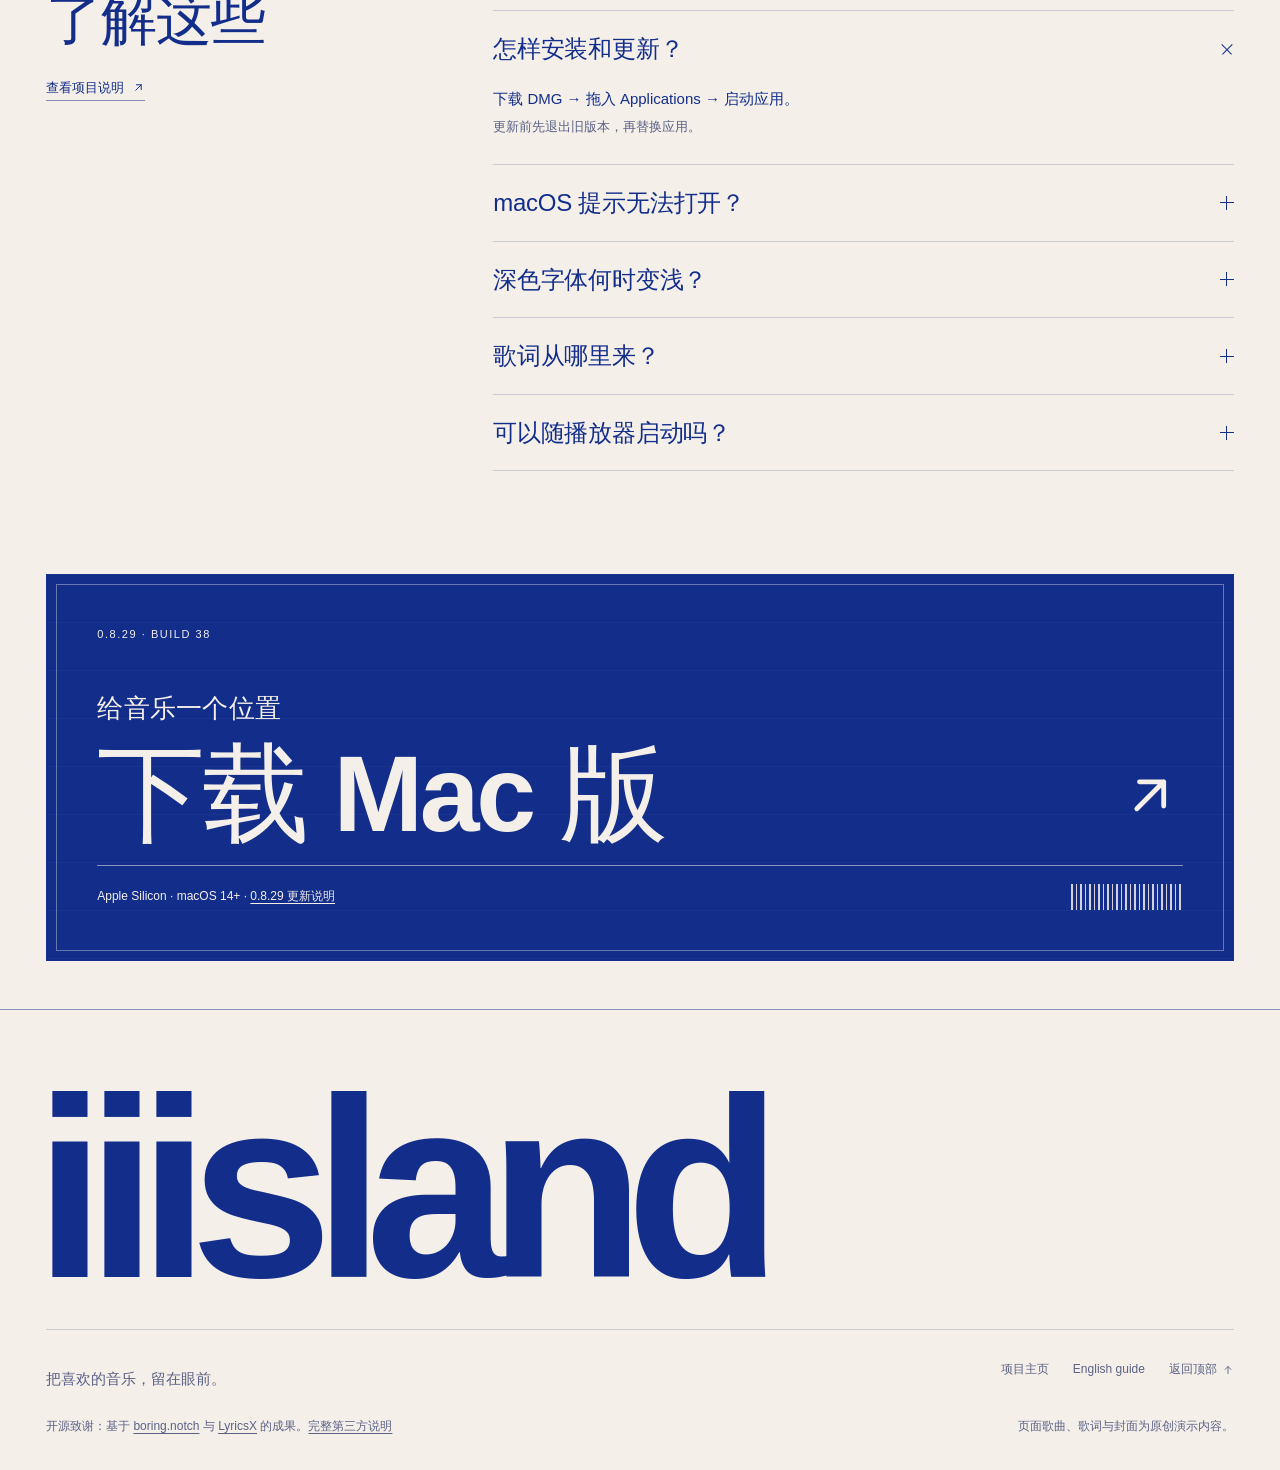
==== commit 846b28ea: "docs: update public release information for 0.8.29" ====
--- a/website/index.html
+++ b/website/index.html
@@ -52,7 +52,7 @@
         <div class="tb tb-action">
           <a class="button stamp" href="https://github.com/zplzmzmpl/iiisland-pub/releases/latest">下载 Mac 版 <svg aria-hidden="true"><use href="#icon-arrow-up-right"/></svg></a>
           <dl class="tb-specs">
-            <div><dt>版本</dt><dd>0.8.28</dd></div>
+            <div><dt>版本</dt><dd>0.8.29</dd></div>
             <div><dt>芯片</dt><dd>arm64</dd></div>
             <div><dt>比例</dt><dd>1:1</dd></div>
           </dl>
@@ -308,10 +308,10 @@
     </section>
 
     <section class="download" id="install" aria-labelledby="install-title">
-      <div class="issue-top"><span>0.8.28 · build 37</span></div>
+      <div class="issue-top"><span>0.8.29 · build 38</span></div>
       <h2 id="install-title">给音乐一个位置</h2>
       <a id="download" href="https://github.com/zplzmzmpl/iiisland-pub/releases/latest" class="big-download">下载 Mac 版 <svg aria-hidden="true"><use href="#icon-arrow-up-right"/></svg></a>
-      <div class="issue-bottom"><p>Apple Silicon · macOS 14+ · <a href="https://github.com/zplzmzmpl/iiisland-pub/releases/tag/v0.8.28">0.8.28 更新说明</a></p><span class="barcode" aria-hidden="true"></span></div>
+      <div class="issue-bottom"><p>Apple Silicon · macOS 14+ · <a href="https://github.com/zplzmzmpl/iiisland-pub/releases/tag/v0.8.29">0.8.29 更新说明</a></p><span class="barcode" aria-hidden="true"></span></div>
     </section>
   </main>
 
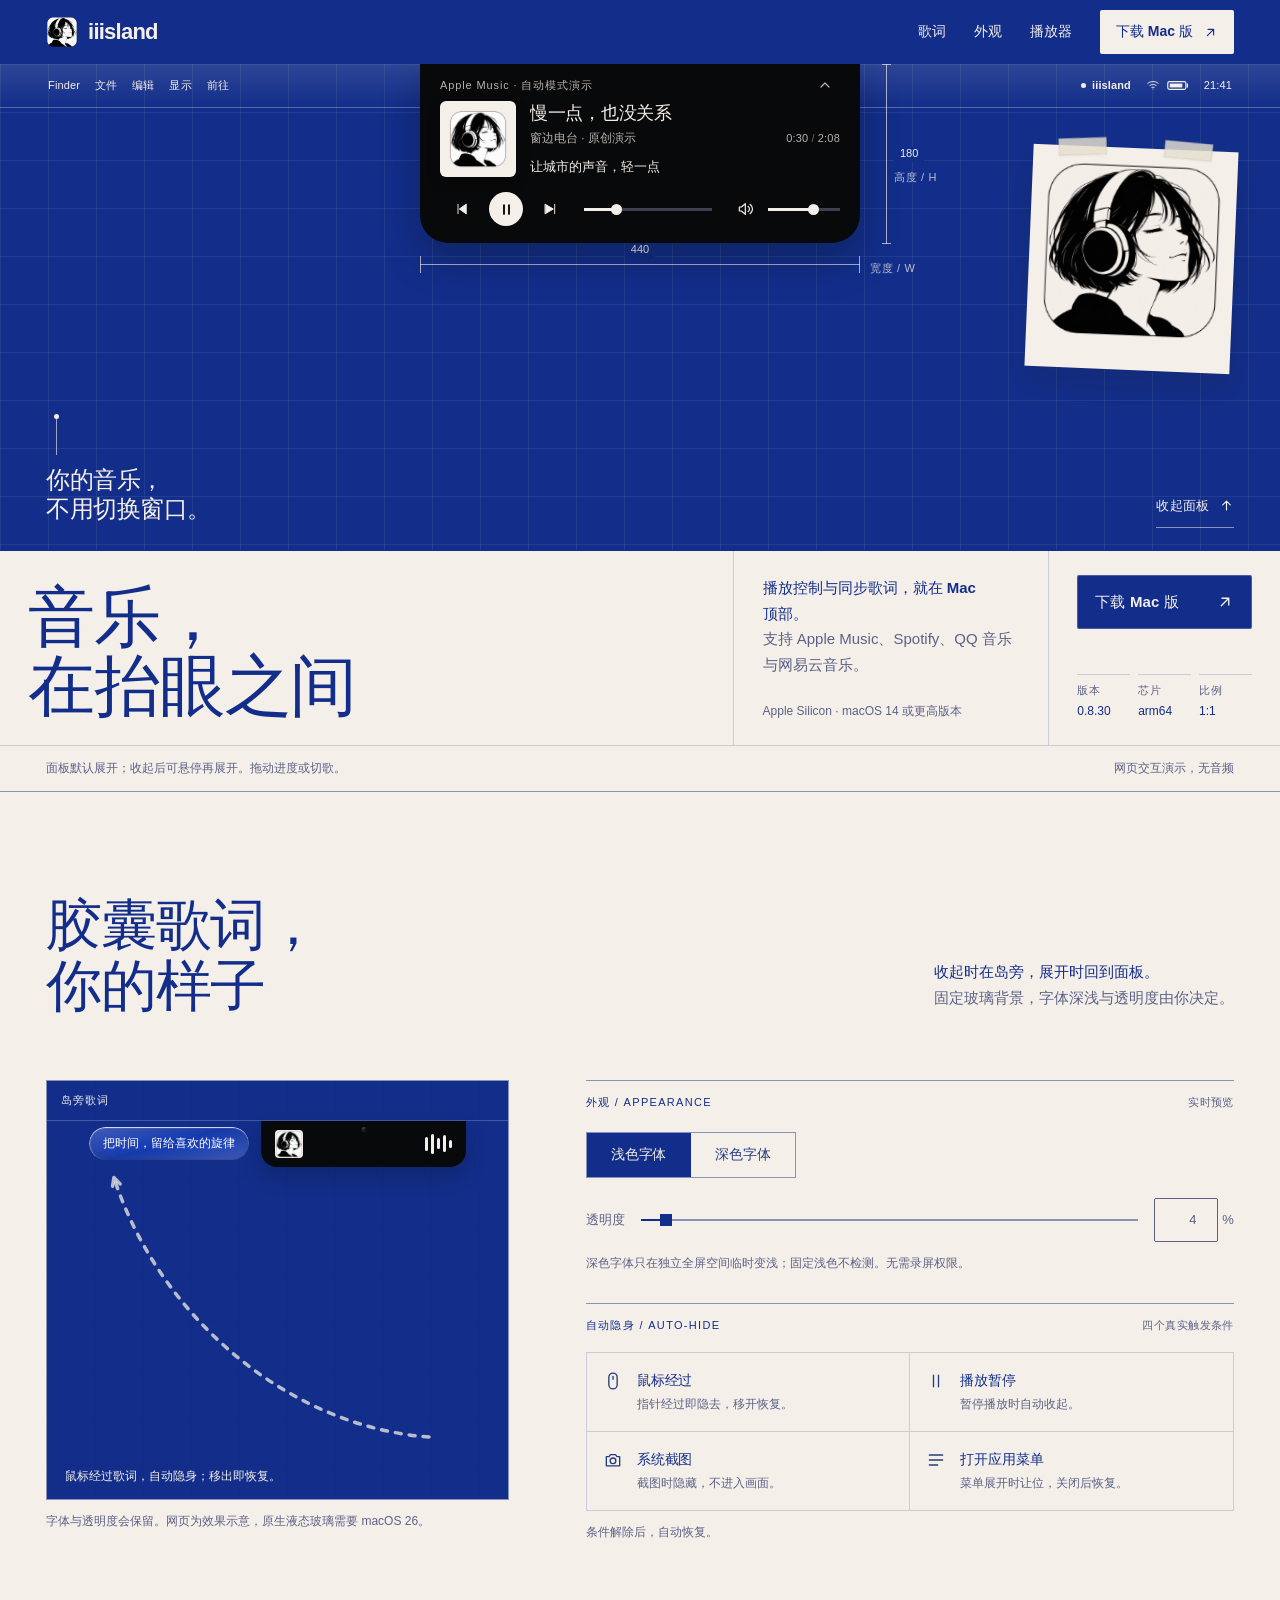
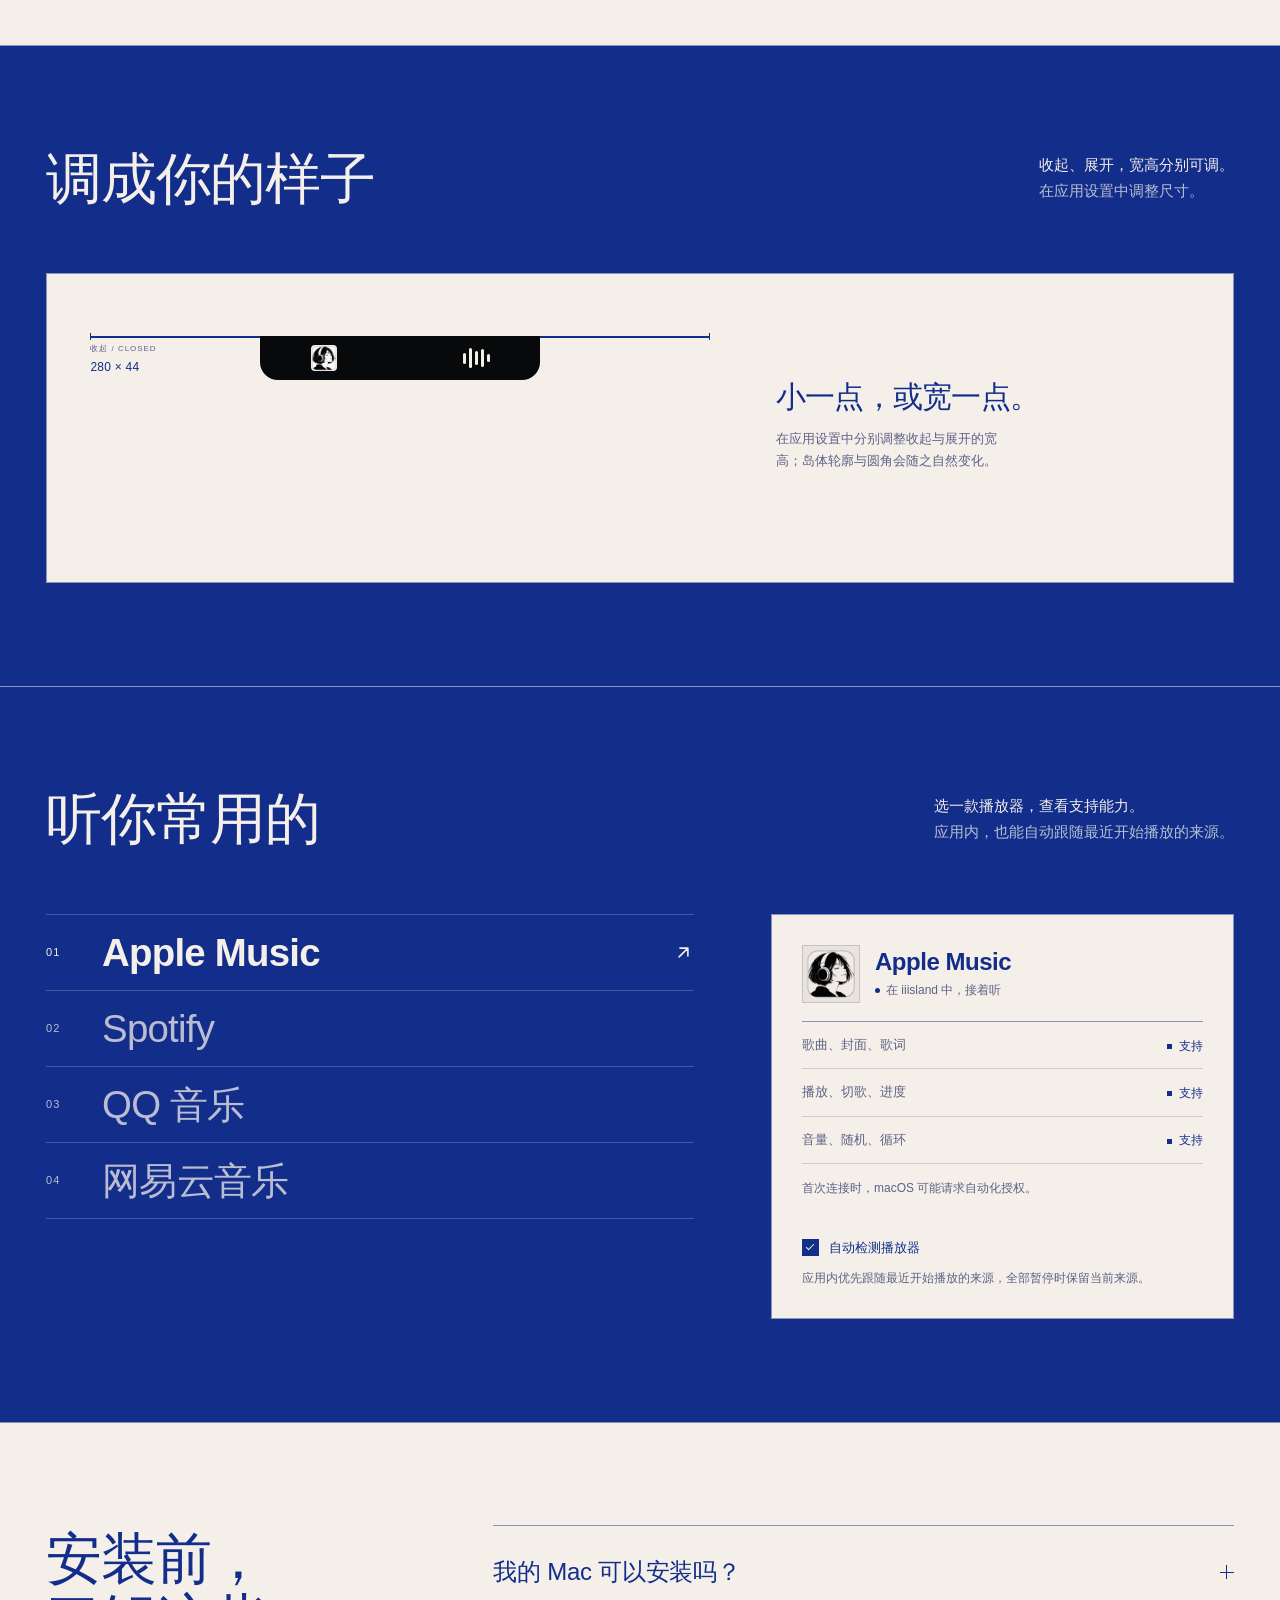
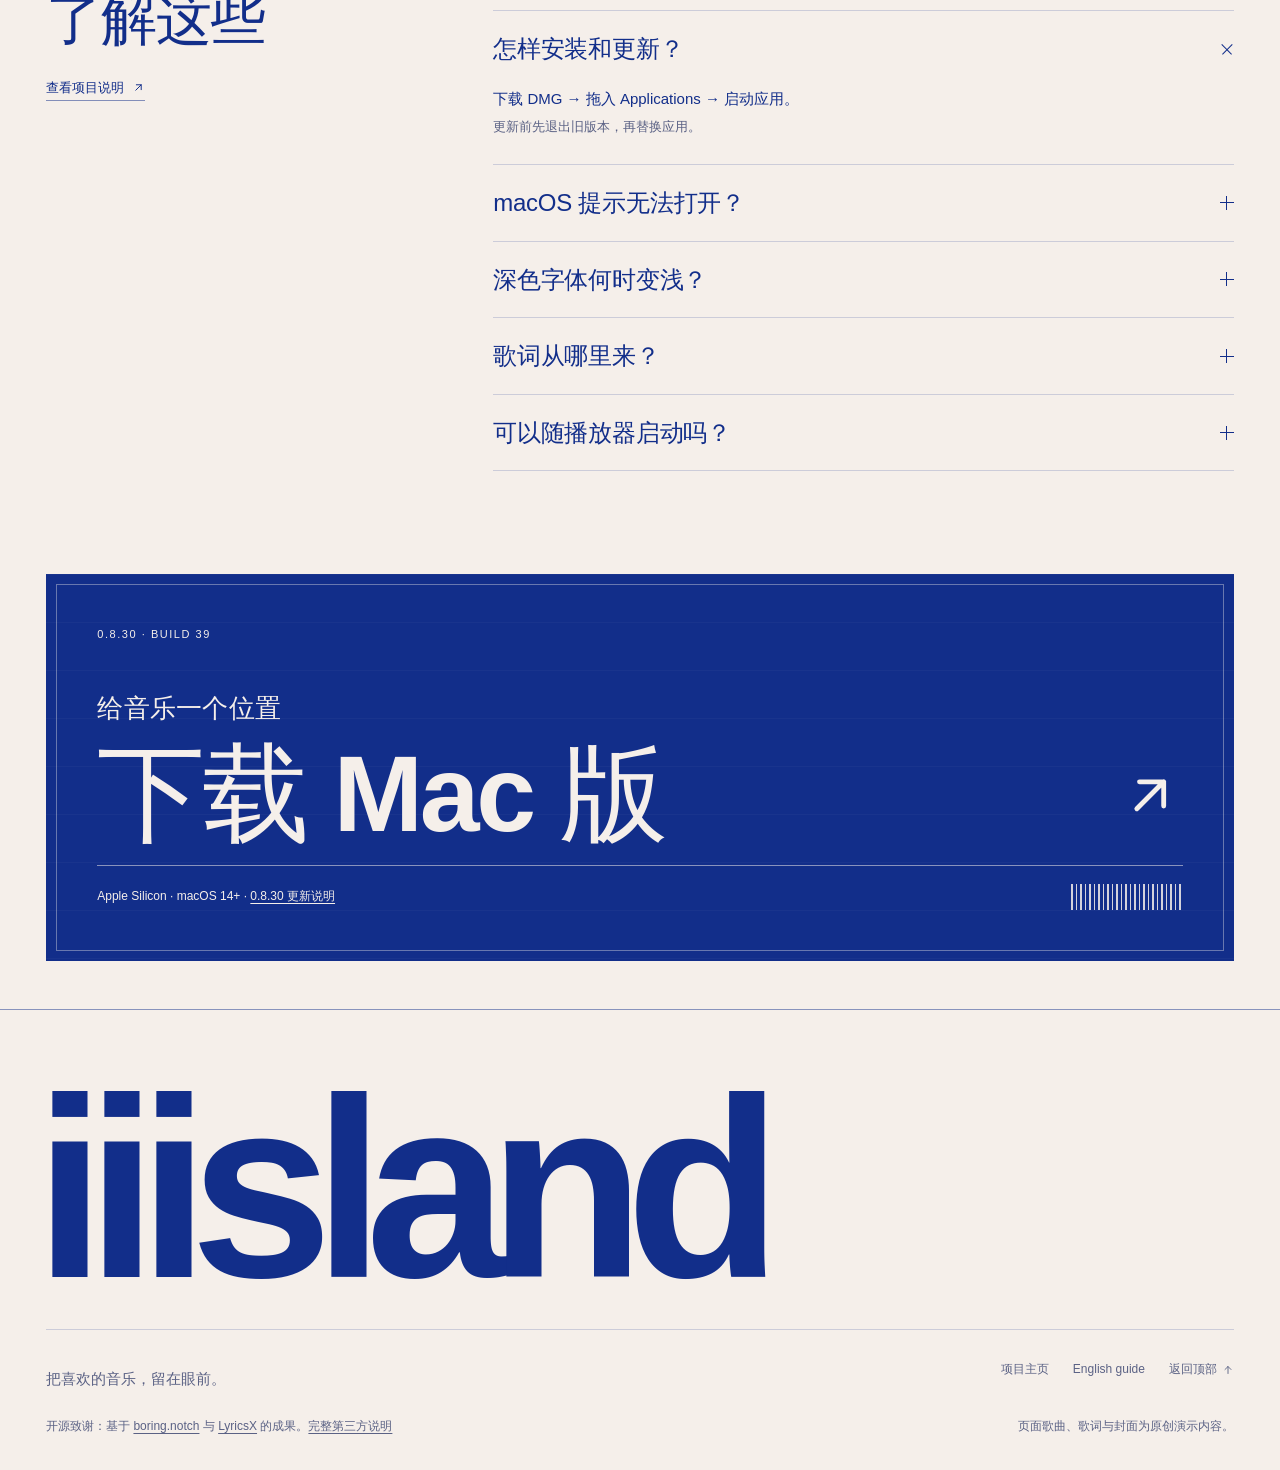
==== commit ca737549: "docs: update public version information for 0.8.30" ====
--- a/website/index.html
+++ b/website/index.html
@@ -52,7 +52,7 @@
         <div class="tb tb-action">
           <a class="button stamp" href="https://github.com/zplzmzmpl/iiisland-pub/releases/latest">下载 Mac 版 <svg aria-hidden="true"><use href="#icon-arrow-up-right"/></svg></a>
           <dl class="tb-specs">
-            <div><dt>版本</dt><dd>0.8.29</dd></div>
+            <div><dt>版本</dt><dd>0.8.30</dd></div>
             <div><dt>芯片</dt><dd>arm64</dd></div>
             <div><dt>比例</dt><dd>1:1</dd></div>
           </dl>
@@ -308,10 +308,10 @@
     </section>
 
     <section class="download" id="install" aria-labelledby="install-title">
-      <div class="issue-top"><span>0.8.29 · build 38</span></div>
+      <div class="issue-top"><span>0.8.30 · build 39</span></div>
       <h2 id="install-title">给音乐一个位置</h2>
       <a id="download" href="https://github.com/zplzmzmpl/iiisland-pub/releases/latest" class="big-download">下载 Mac 版 <svg aria-hidden="true"><use href="#icon-arrow-up-right"/></svg></a>
-      <div class="issue-bottom"><p>Apple Silicon · macOS 14+ · <a href="https://github.com/zplzmzmpl/iiisland-pub/releases/tag/v0.8.29">0.8.29 更新说明</a></p><span class="barcode" aria-hidden="true"></span></div>
+      <div class="issue-bottom"><p>Apple Silicon · macOS 14+ · <a href="https://github.com/zplzmzmpl/iiisland-pub/releases/tag/v0.8.30">0.8.30 更新说明</a></p><span class="barcode" aria-hidden="true"></span></div>
     </section>
   </main>
 
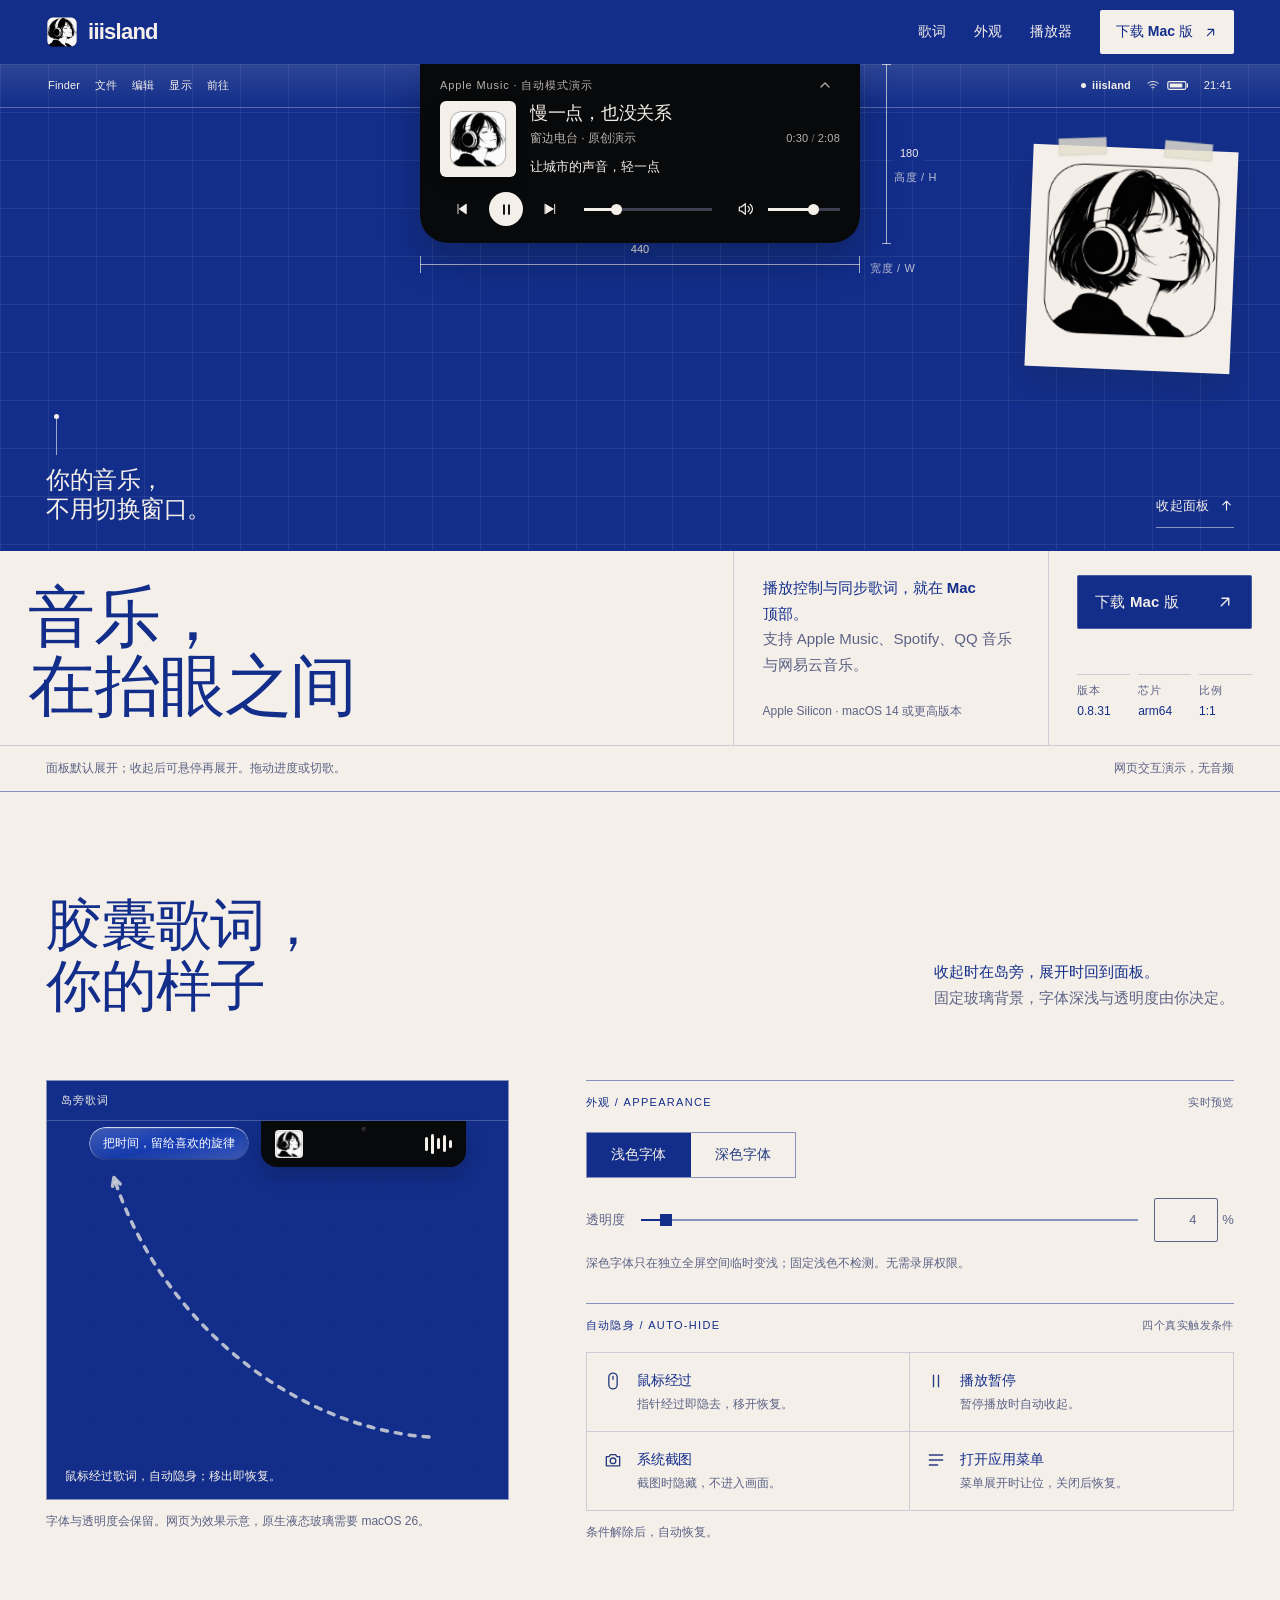
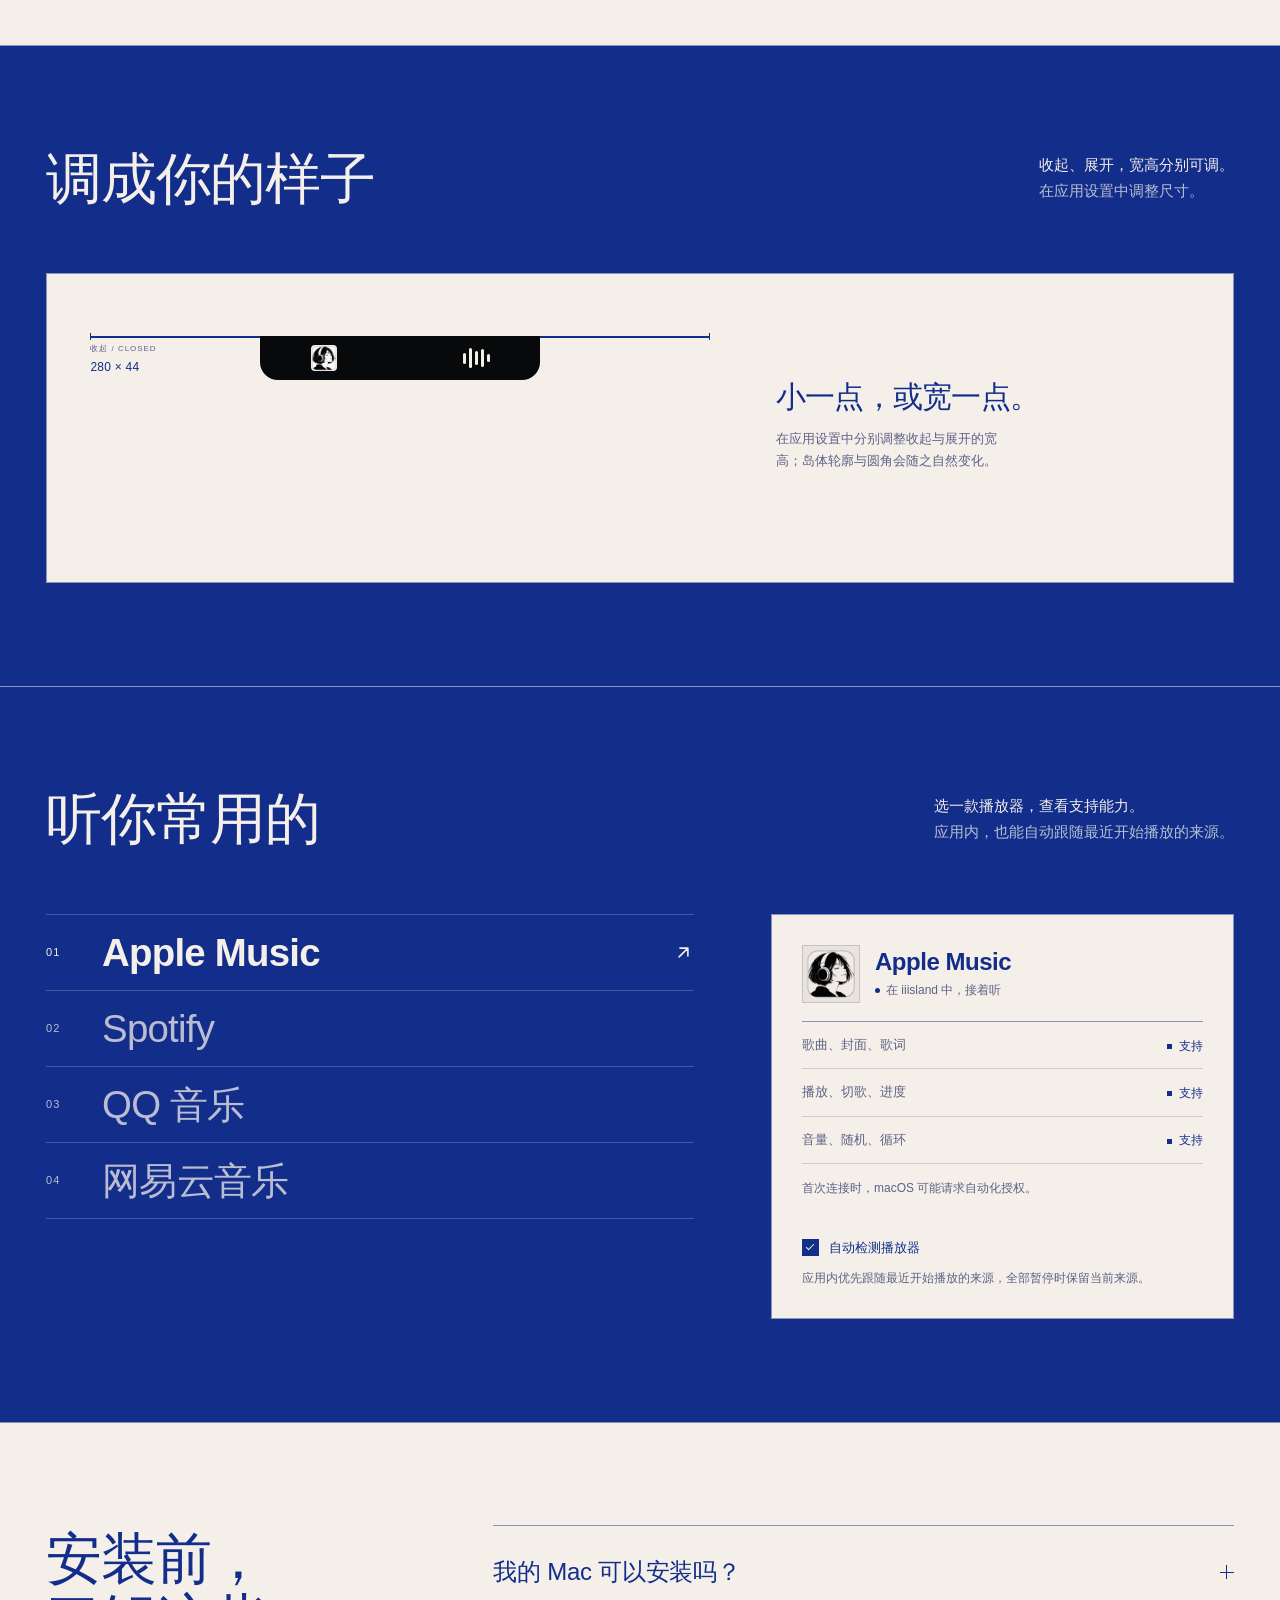
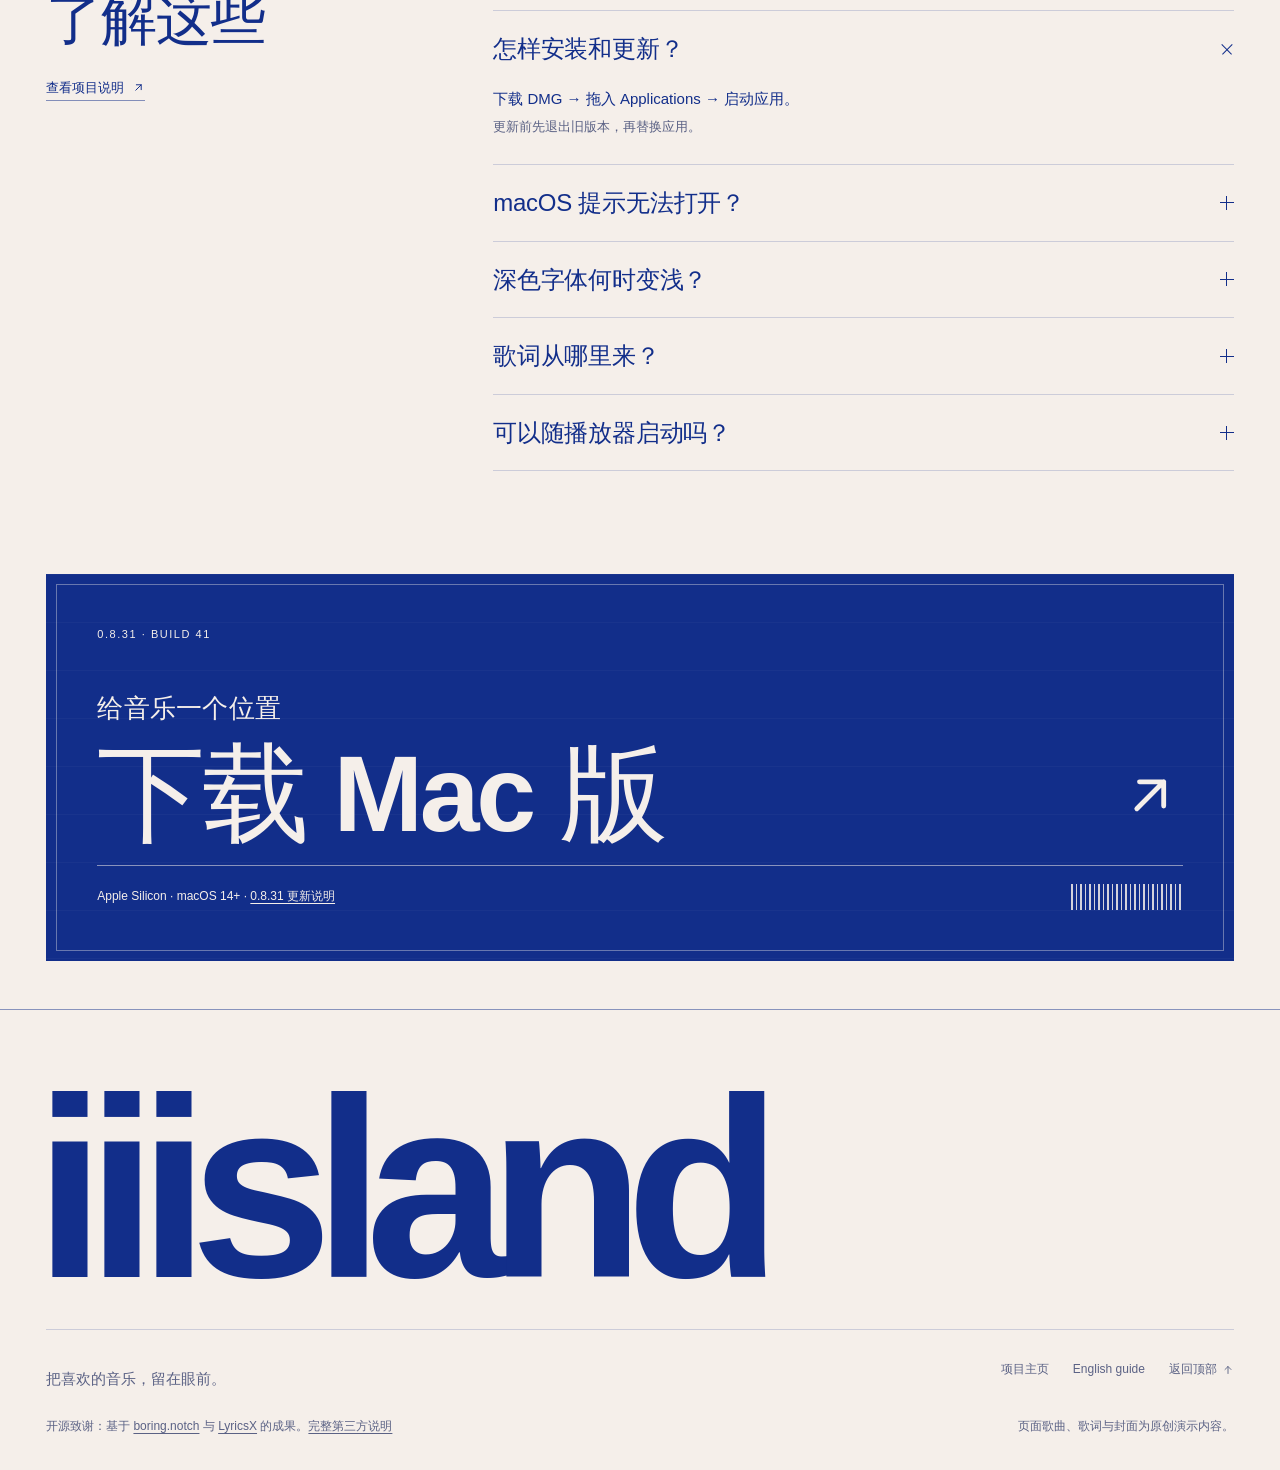
==== commit 2a6719fb: "Update public version information for 0.8.31" ====
--- a/website/index.html
+++ b/website/index.html
@@ -52,7 +52,7 @@
         <div class="tb tb-action">
           <a class="button stamp" href="https://github.com/zplzmzmpl/iiisland-pub/releases/latest">下载 Mac 版 <svg aria-hidden="true"><use href="#icon-arrow-up-right"/></svg></a>
           <dl class="tb-specs">
-            <div><dt>版本</dt><dd>0.8.30</dd></div>
+            <div><dt>版本</dt><dd>0.8.31</dd></div>
             <div><dt>芯片</dt><dd>arm64</dd></div>
             <div><dt>比例</dt><dd>1:1</dd></div>
           </dl>
@@ -308,10 +308,10 @@
     </section>
 
     <section class="download" id="install" aria-labelledby="install-title">
-      <div class="issue-top"><span>0.8.30 · build 39</span></div>
+      <div class="issue-top"><span>0.8.31 · build 41</span></div>
       <h2 id="install-title">给音乐一个位置</h2>
       <a id="download" href="https://github.com/zplzmzmpl/iiisland-pub/releases/latest" class="big-download">下载 Mac 版 <svg aria-hidden="true"><use href="#icon-arrow-up-right"/></svg></a>
-      <div class="issue-bottom"><p>Apple Silicon · macOS 14+ · <a href="https://github.com/zplzmzmpl/iiisland-pub/releases/tag/v0.8.30">0.8.30 更新说明</a></p><span class="barcode" aria-hidden="true"></span></div>
+      <div class="issue-bottom"><p>Apple Silicon · macOS 14+ · <a href="https://github.com/zplzmzmpl/iiisland-pub/releases/tag/v0.8.31">0.8.31 更新说明</a></p><span class="barcode" aria-hidden="true"></span></div>
     </section>
   </main>
 
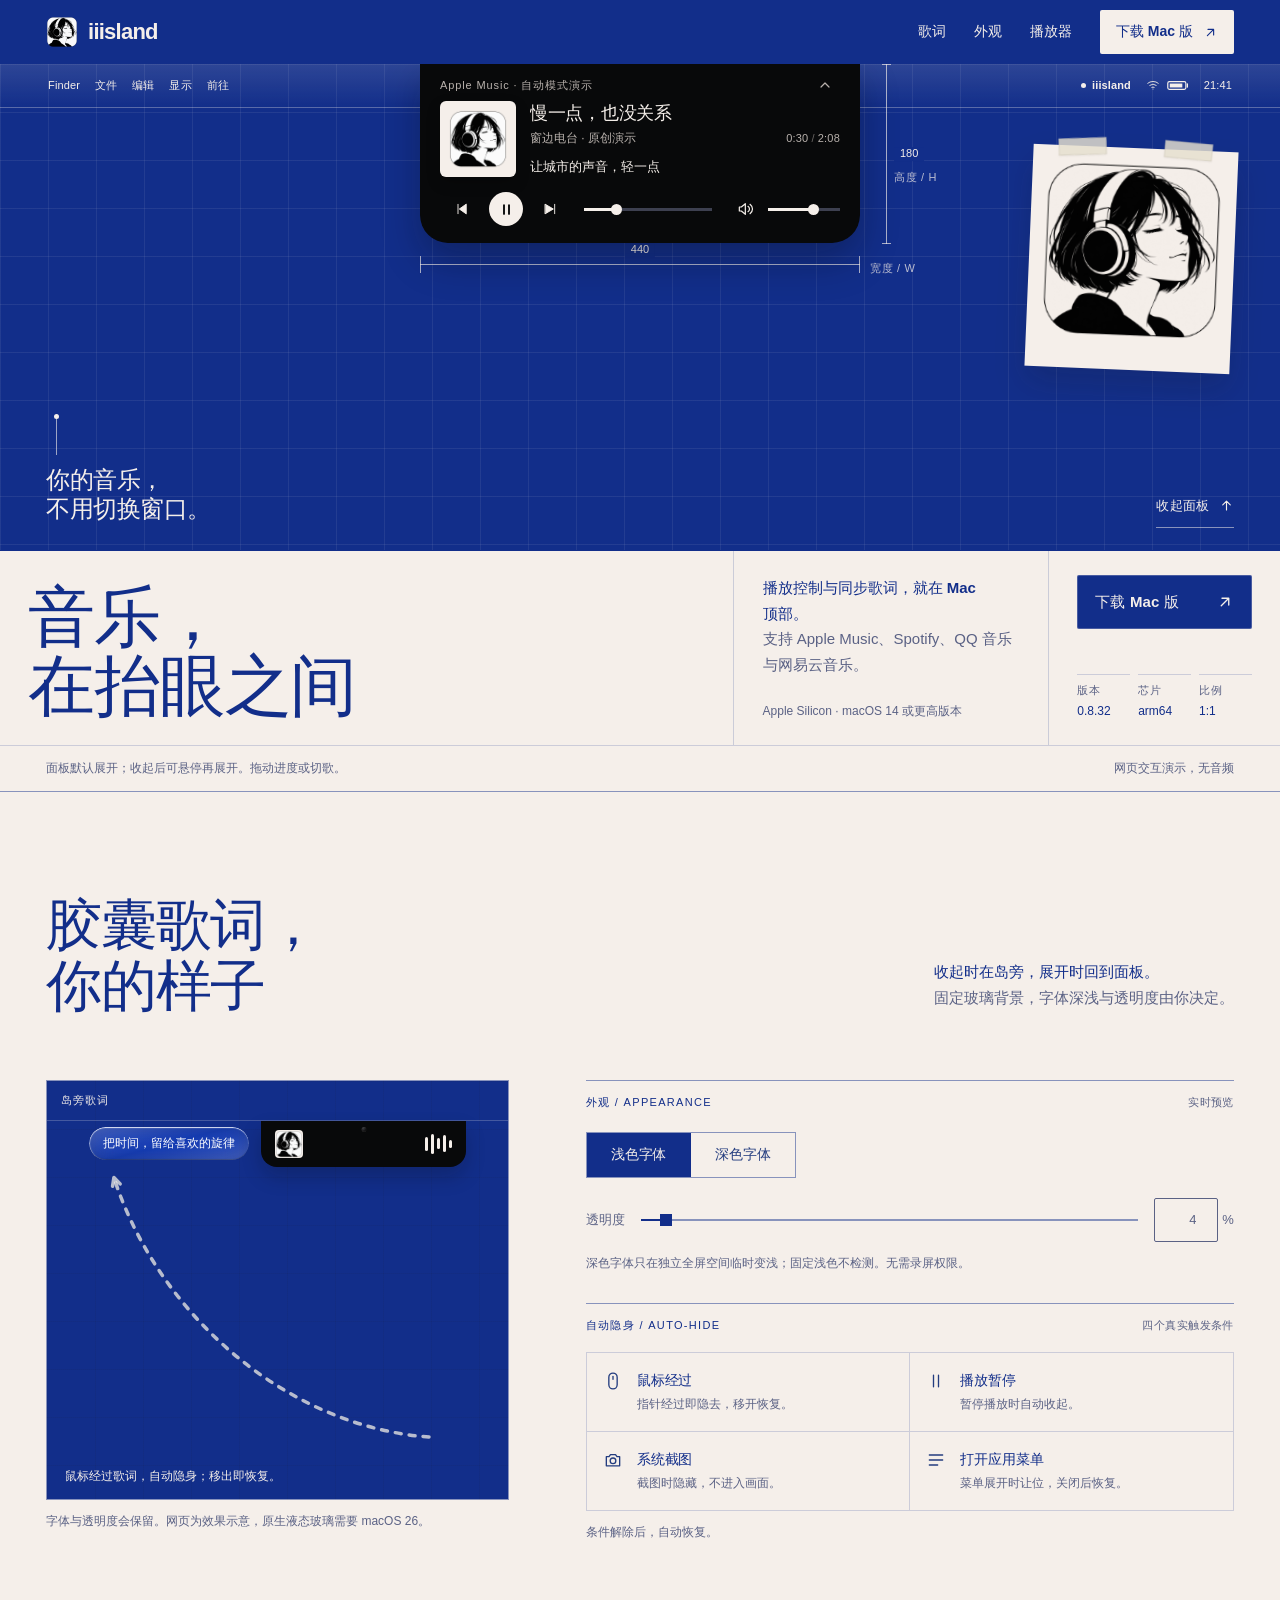
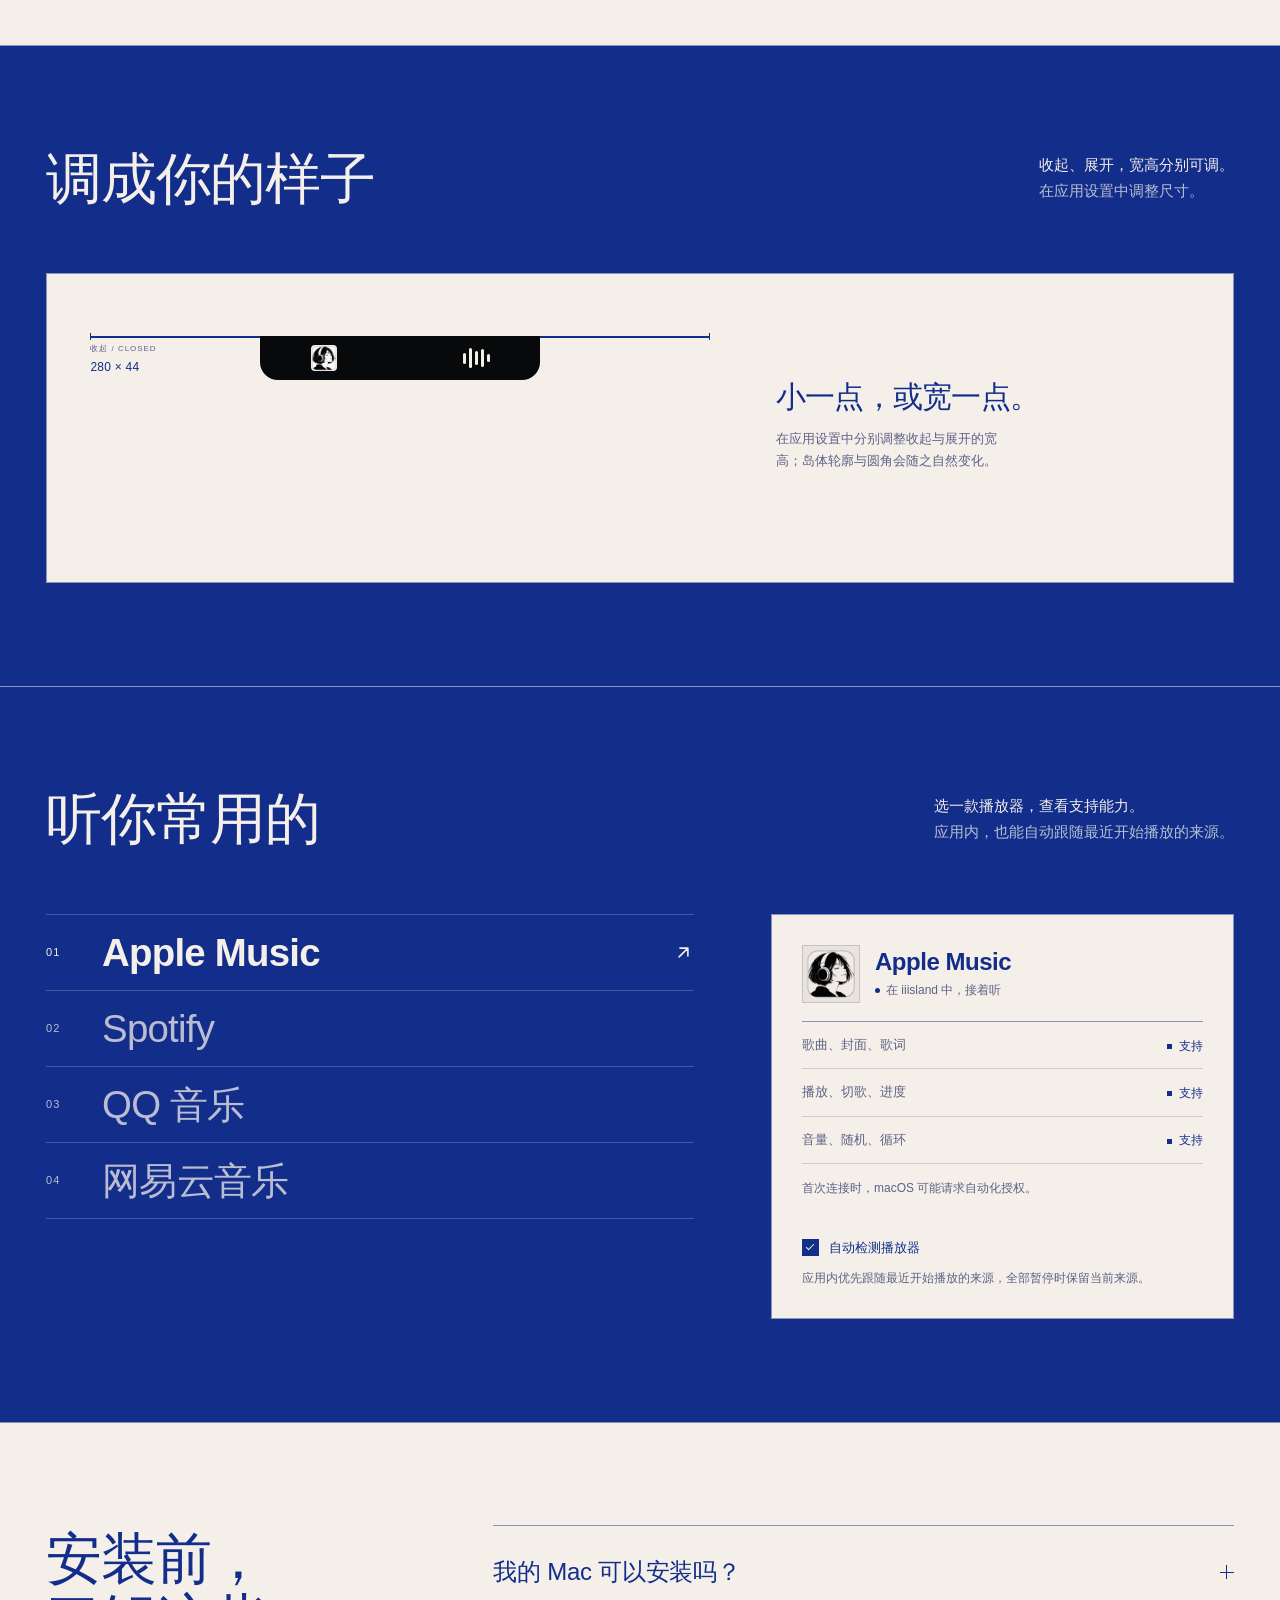
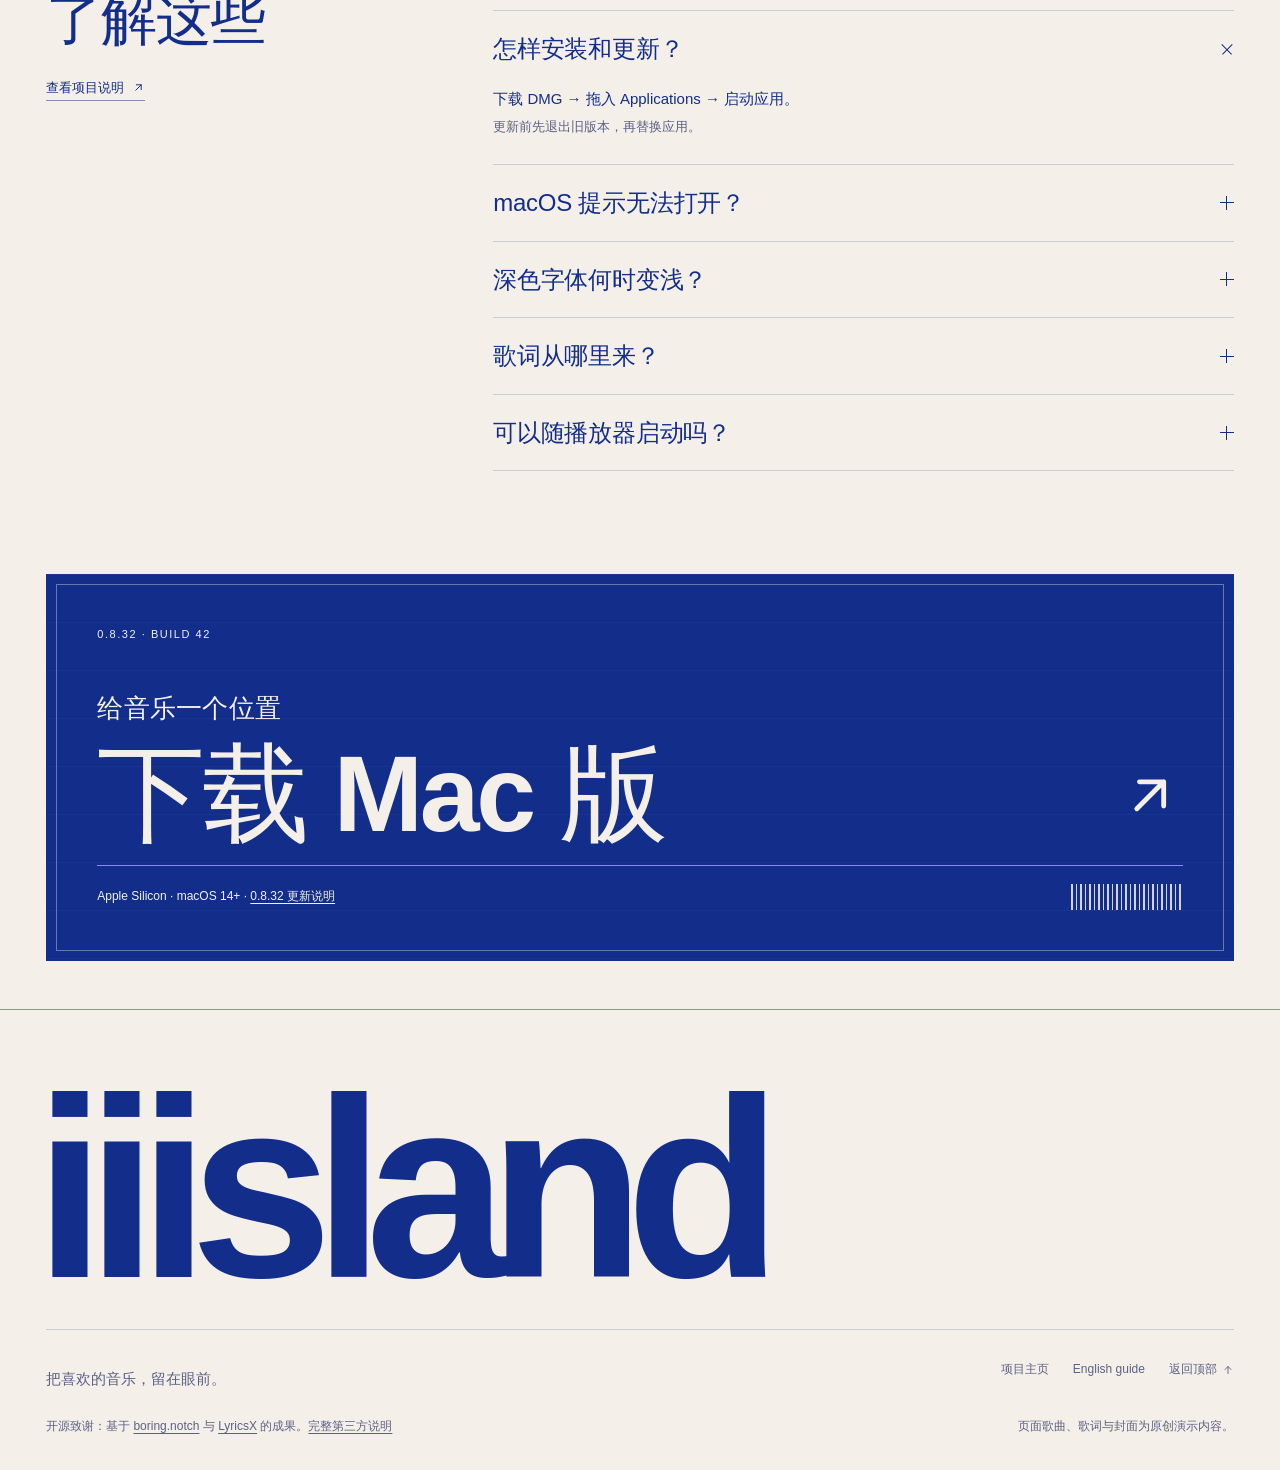
==== commit d87e4a89: "Sync website to latest iiisland release" ====
--- a/website/index.html
+++ b/website/index.html
@@ -52,7 +52,7 @@
         <div class="tb tb-action">
           <a class="button stamp" href="https://github.com/zplzmzmpl/iiisland-pub/releases/latest">下载 Mac 版 <svg aria-hidden="true"><use href="#icon-arrow-up-right"/></svg></a>
           <dl class="tb-specs">
-            <div><dt>版本</dt><dd>0.8.31</dd></div>
+            <div><dt>版本</dt><dd data-release="version">0.8.32</dd></div>
             <div><dt>芯片</dt><dd>arm64</dd></div>
             <div><dt>比例</dt><dd>1:1</dd></div>
           </dl>
@@ -308,10 +308,10 @@
     </section>
 
     <section class="download" id="install" aria-labelledby="install-title">
-      <div class="issue-top"><span>0.8.31 · build 41</span></div>
+      <div class="issue-top"><span data-release="build">0.8.32 · build 42</span></div>
       <h2 id="install-title">给音乐一个位置</h2>
       <a id="download" href="https://github.com/zplzmzmpl/iiisland-pub/releases/latest" class="big-download">下载 Mac 版 <svg aria-hidden="true"><use href="#icon-arrow-up-right"/></svg></a>
-      <div class="issue-bottom"><p>Apple Silicon · macOS 14+ · <a href="https://github.com/zplzmzmpl/iiisland-pub/releases/tag/v0.8.31">0.8.31 更新说明</a></p><span class="barcode" aria-hidden="true"></span></div>
+      <div class="issue-bottom"><p>Apple Silicon · macOS 14+ · <a data-release="notes" href="https://github.com/zplzmzmpl/iiisland-pub/releases/tag/v0.8.32">0.8.32 更新说明</a></p><span class="barcode" aria-hidden="true"></span></div>
     </section>
   </main>
 
